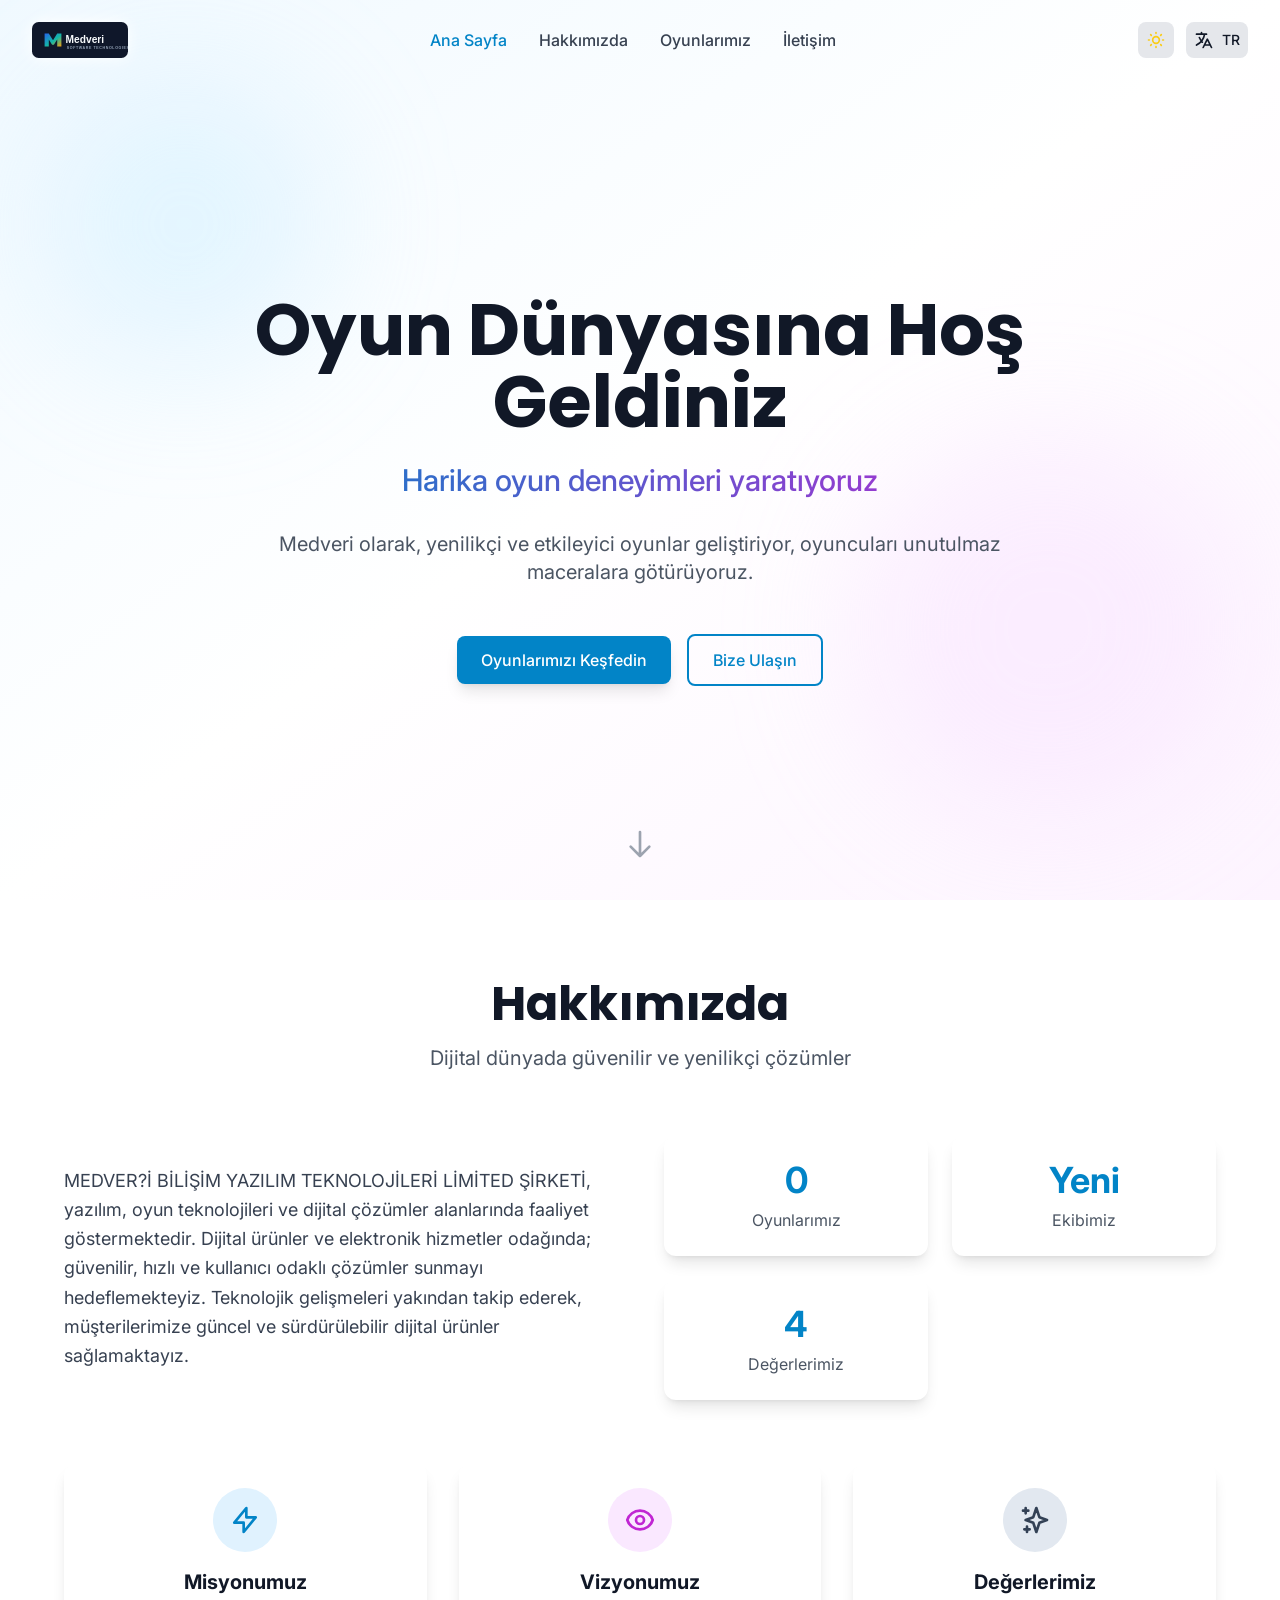
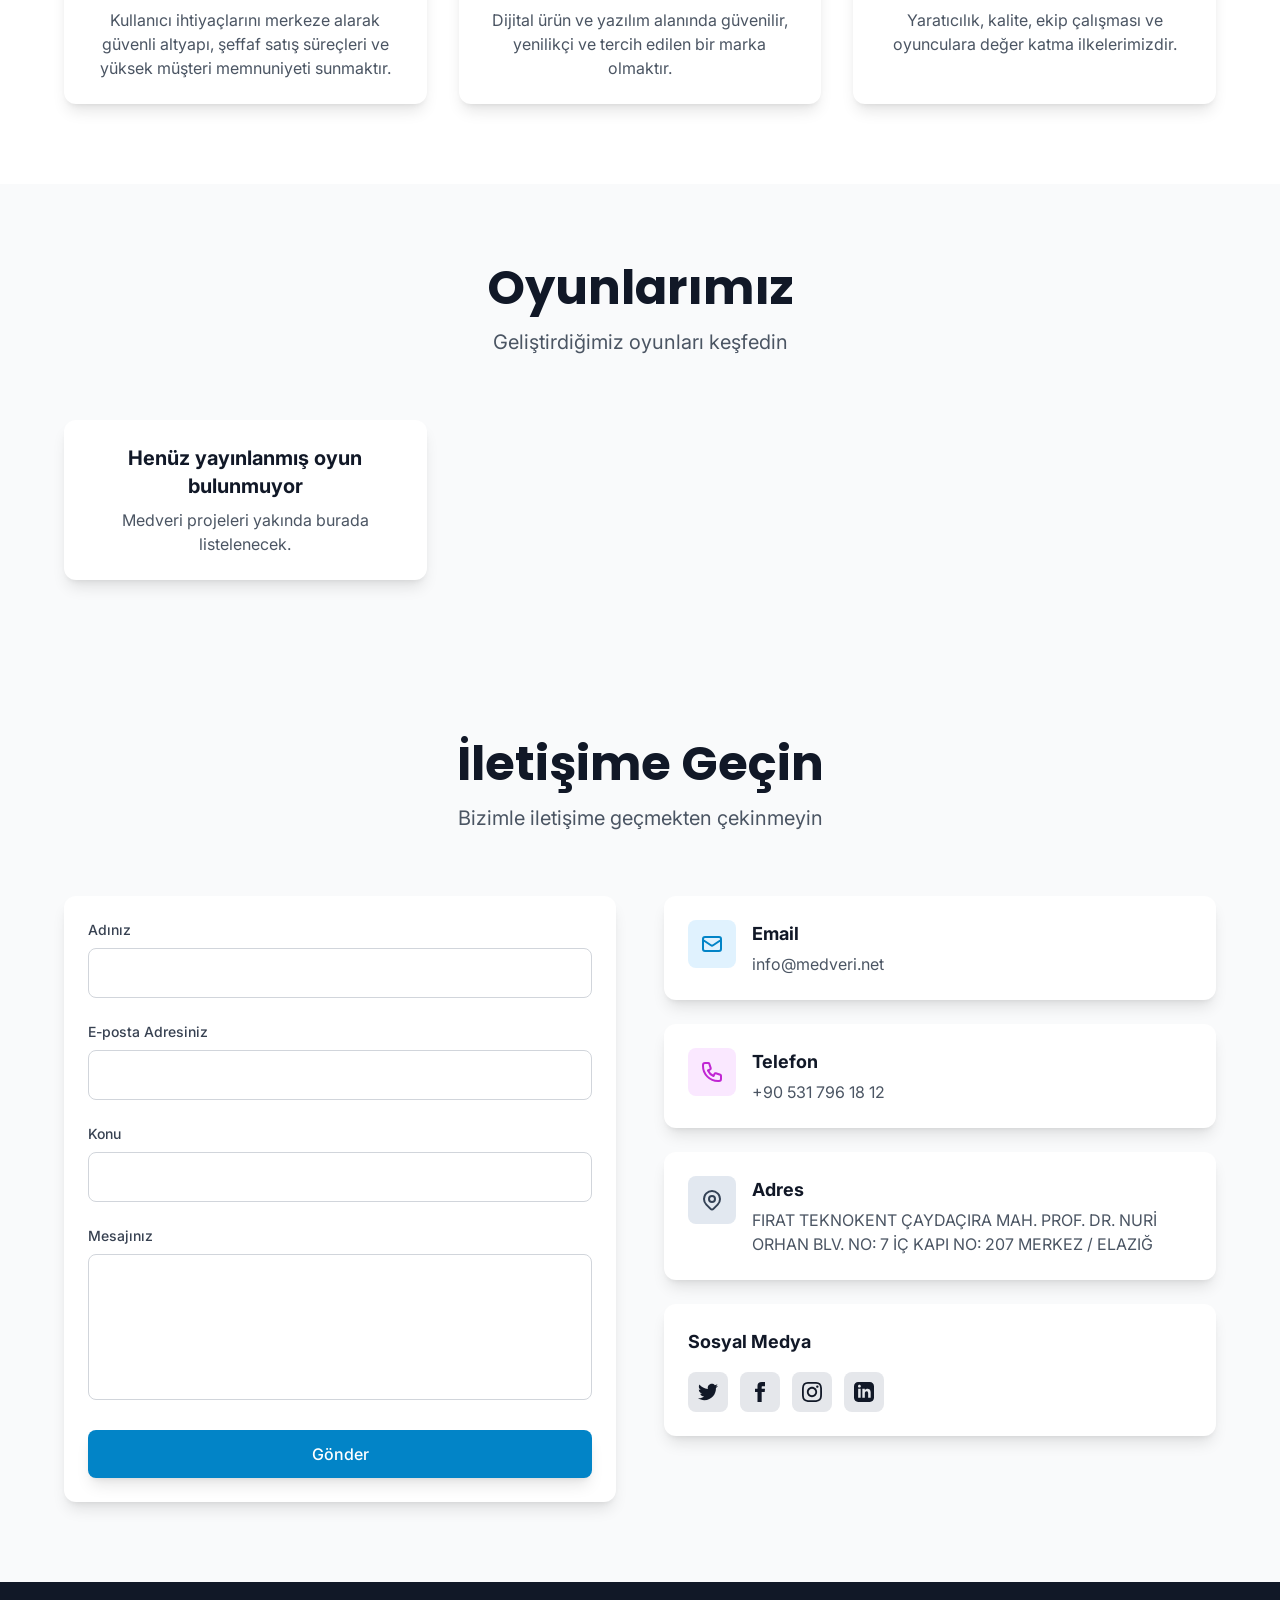
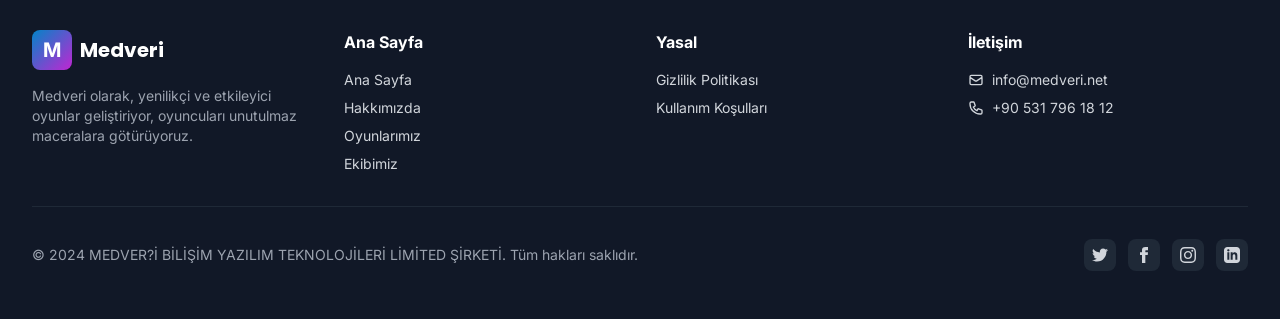
==== index.html @ 1748a214 "Make Medveri pages static" ====
<!DOCTYPE html><html  lang="tr"><head><meta charset="utf-8"><meta name="viewport" content="width=device-width, initial-scale=1"><title>Home - Medveri</title><link rel="preconnect" href="https://fonts.googleapis.com"><link rel="preconnect" href="https://fonts.gstatic.com" crossorigin><link rel="stylesheet" href="https://fonts.googleapis.com/css2?family=Inter:wght@300;400;500;600;700;800&family=Poppins:wght@400;500;600;700;800&display=swap"><link rel="stylesheet" href="/_nuxt/entry.gsQC4TxQ.css" crossorigin><meta name="description" content="Medveri bili?im, yaz?l?m teknolojileri ve dijital ??z?mler alan?nda hizmet verir."><meta name="keywords" content="medveri, bili?im, yaz?l?m, dijital ??z?mler"><meta property="og:type" content="website"><meta property="og:title" content="Medveri"><meta property="og:description" content="Medveri bili?im, yaz?l?m teknolojileri ve dijital ??z?mler alan?nda hizmet verir."><meta property="og:image" content="https://medveri.net/logo.svg"><link rel="icon" type="image/svg+xml" href="/logo.svg"><script id="unhead:payload" type="application/json">{"titleTemplate":"%s - Medveri"}</script></head><body><div id="__nuxt"><div class="min-h-screen"><nav class="fixed w-full top-0 z-50 transition-all duration-300 bg-transparent"><div class="container-custom"><div class="flex items-center justify-between h-20"><a aria-current="page" href="/" class="router-link-active router-link-exact-active flex items-center space-x-2"><img src="/logo.svg" alt="Medveri" class="h-24 w-24 rounded-lg object-contain drop-shadow-[0_0_8px_rgba(255,255,255,1)] drop-shadow-[0_0_15px_rgba(255,255,255,0.6)]" width="96" height="96"></a><div class="hidden md:flex items-center space-x-8"><!--[--><a aria-current="page" href="/" class="text-primary-600 dark:text-primary-400 font-bold router-link-exact-active text-gray-700 dark:text-gray-300 hover:text-primary-600 dark:hover:text-primary-400 transition-colors font-medium">Ana Sayfa</a><a href="/about/" class="text-gray-700 dark:text-gray-300 hover:text-primary-600 dark:hover:text-primary-400 transition-colors font-medium">Hakkımızda</a><a href="/games/" class="text-gray-700 dark:text-gray-300 hover:text-primary-600 dark:hover:text-primary-400 transition-colors font-medium">Oyunlarımız</a><a href="/contact/" class="text-gray-700 dark:text-gray-300 hover:text-primary-600 dark:hover:text-primary-400 transition-colors font-medium">İletişim</a><!--]--></div><div class="flex items-center gap-3"><button class="p-2 rounded-lg bg-gray-200 dark:bg-gray-700 hover:bg-gray-300 dark:hover:bg-gray-600 transition-colors" aria-label="Tema Değiştir" title="Tema Değiştir"><svg xmlns="http://www.w3.org/2000/svg" class="h-5 w-5 text-yellow-400" fill="none" viewBox="0 0 24 24" stroke="currentColor"><path stroke-linecap="round" stroke-linejoin="round" stroke-width="2" d="M12 3v1m0 16v1m9-9h-1M4 12H3m15.364 6.364l-.707-.707M6.343 6.343l-.707-.707m12.728 0l-.707.707M6.343 17.657l-.707.707M16 12a4 4 0 11-8 0 4 4 0 018 0z"></path></svg></button><div class="relative"><button class="p-2 rounded-lg bg-gray-200 dark:bg-gray-700 hover:bg-gray-300 dark:hover:bg-gray-600 transition-colors flex items-center gap-2" aria-label="Dil Değiştir"><svg xmlns="http://www.w3.org/2000/svg" class="h-5 w-5" fill="none" viewBox="0 0 24 24" stroke="currentColor"><path stroke-linecap="round" stroke-linejoin="round" stroke-width="2" d="M3 5h12M9 3v2m1.048 9.5A18.022 18.022 0 016.412 9m6.088 9h7M11 21l5-10 5 10M12.751 5C11.783 10.77 8.07 15.61 3 18.129"></path></svg><span class="text-sm font-medium uppercase">tr</span></button><!----></div><button class="md:hidden p-2 rounded-lg bg-gray-200 dark:bg-gray-700 hover:bg-gray-300 dark:hover:bg-gray-600"><svg xmlns="http://www.w3.org/2000/svg" class="h-6 w-6" fill="none" viewBox="0 0 24 24" stroke="currentColor"><path stroke-linecap="round" stroke-linejoin="round" stroke-width="2" d="M4 6h16M4 12h16M4 18h16"></path></svg></button></div></div><!----></div></nav><!--[--><div><section id="home" class="min-h-screen flex items-center justify-center relative overflow-hidden pt-20"><div class="absolute inset-0 bg-gradient-to-br from-primary-50 via-white to-accent-50 dark:from-gray-900 dark:via-gray-800 dark:to-gray-900"></div><div class="absolute top-20 left-10 w-72 h-72 bg-primary-200/30 dark:bg-primary-900/20 rounded-full blur-3xl animate-pulse"></div><div class="absolute bottom-20 right-10 w-96 h-96 bg-accent-200/30 dark:bg-accent-900/20 rounded-full blur-3xl animate-pulse delay-700"></div><div class="container-custom relative z-10"><div class="text-center max-w-4xl mx-auto animate-fade-in"><h1 class="text-5xl md:text-7xl font-bold font-display mb-6 text-gray-900 dark:text-white">Oyun Dünyasına Hoş Geldiniz</h1><p class="text-2xl md:text-3xl font-medium mb-8 gradient-text">Harika oyun deneyimleri yaratıyoruz</p><p class="text-lg md:text-xl text-gray-600 dark:text-gray-300 mb-12 max-w-3xl mx-auto">Medveri olarak, yenilikçi ve etkileyici oyunlar geliştiriyor, oyuncuları unutulmaz maceralara götürüyoruz.</p><div class="flex flex-col sm:flex-row gap-4 justify-center items-center"><a href="/games/" class="btn btn-primary">Oyunlarımızı Keşfedin</a><a href="/contact/" class="btn btn-outline">Bize Ulaşın</a></div></div></div><div class="absolute bottom-10 left-1/2 transform -translate-x-1/2 animate-bounce"><svg xmlns="http://www.w3.org/2000/svg" class="h-8 w-8 text-gray-400" fill="none" viewBox="0 0 24 24" stroke="currentColor"><path stroke-linecap="round" stroke-linejoin="round" stroke-width="2" d="M19 14l-7 7m0 0l-7-7m7 7V3"></path></svg></div></section><section id="about" class="section bg-white dark:bg-gray-900"><div class="container-custom"><div class="text-center mb-16 animate-slide-up"><h2 class="section-title">Hakkımızda</h2><p class="section-subtitle">Dijital dünyada güvenilir ve yenilikçi çözümler</p></div><div class="grid md:grid-cols-2 gap-12 items-center mb-16"><div class="space-y-6 animate-slide-up"><p class="text-lg text-gray-700 dark:text-gray-300 leading-relaxed">MEDVER?İ BİLİŞİM YAZILIM TEKNOLOJİLERİ LİMİTED ŞİRKETİ, yazılım, oyun teknolojileri ve dijital çözümler alanlarında faaliyet göstermektedir. Dijital ürünler ve elektronik hizmetler odağında; güvenilir, hızlı ve kullanıcı odaklı çözümler sunmayı hedeflemekteyiz. Teknolojik gelişmeleri yakından takip ederek, müşterilerimize güncel ve sürdürülebilir dijital ürünler sağlamaktayız.</p></div><div class="grid grid-cols-2 gap-6 animate-slide-up"><div class="card text-center card-hover"><div class="text-4xl font-bold text-primary-600 mb-2">0</div><div class="text-gray-600 dark:text-gray-400">Oyunlarımız</div></div><div class="card text-center card-hover"><div class="text-4xl font-bold text-primary-600 mb-2">Yeni</div><div class="text-gray-600 dark:text-gray-400">Ekibimiz</div></div><div class="card text-center card-hover"><div class="text-4xl font-bold text-primary-600 mb-2">4</div><div class="text-gray-600 dark:text-gray-400">Değerlerimiz</div></div></div></div><div class="grid md:grid-cols-3 gap-8"><div class="card card-hover text-center animate-slide-up"><div class="w-16 h-16 bg-primary-100 dark:bg-primary-900/30 rounded-full flex items-center justify-center mx-auto mb-4"><svg xmlns="http://www.w3.org/2000/svg" class="h-8 w-8 text-primary-600" fill="none" viewBox="0 0 24 24" stroke="currentColor"><path stroke-linecap="round" stroke-linejoin="round" stroke-width="2" d="M13 10V3L4 14h7v7l9-11h-7z"></path></svg></div><h3 class="text-xl font-bold mb-3 text-gray-900 dark:text-white">Misyonumuz</h3><p class="text-gray-600 dark:text-gray-400">Kullanıcı ihtiyaçlarını merkeze alarak güvenli altyapı, şeffaf satış süreçleri ve yüksek müşteri memnuniyeti sunmaktır.</p></div><div class="card card-hover text-center animate-slide-up delay-100"><div class="w-16 h-16 bg-accent-100 dark:bg-accent-900/30 rounded-full flex items-center justify-center mx-auto mb-4"><svg xmlns="http://www.w3.org/2000/svg" class="h-8 w-8 text-accent-600" fill="none" viewBox="0 0 24 24" stroke="currentColor"><path stroke-linecap="round" stroke-linejoin="round" stroke-width="2" d="M15 12a3 3 0 11-6 0 3 3 0 016 0z"></path><path stroke-linecap="round" stroke-linejoin="round" stroke-width="2" d="M2.458 12C3.732 7.943 7.523 5 12 5c4.478 0 8.268 2.943 9.542 7-1.274 4.057-5.064 7-9.542 7-4.477 0-8.268-2.943-9.542-7z"></path></svg></div><h3 class="text-xl font-bold mb-3 text-gray-900 dark:text-white">Vizyonumuz</h3><p class="text-gray-600 dark:text-gray-400">Dijital ürün ve yazılım alanında güvenilir, yenilikçi ve tercih edilen bir marka olmaktır.</p></div><div class="card card-hover text-center animate-slide-up delay-200"><div class="w-16 h-16 bg-secondary-200 dark:bg-secondary-700 rounded-full flex items-center justify-center mx-auto mb-4"><svg xmlns="http://www.w3.org/2000/svg" class="h-8 w-8 text-secondary-700 dark:text-secondary-300" fill="none" viewBox="0 0 24 24" stroke="currentColor"><path stroke-linecap="round" stroke-linejoin="round" stroke-width="2" d="M5 3v4M3 5h4M6 17v4m-2-2h4m5-16l2.286 6.857L21 12l-5.714 2.143L13 21l-2.286-6.857L5 12l5.714-2.143L13 3z"></path></svg></div><h3 class="text-xl font-bold mb-3 text-gray-900 dark:text-white">Değerlerimiz</h3><p class="text-gray-600 dark:text-gray-400">Yaratıcılık, kalite, ekip çalışması ve oyunculara değer katma ilkelerimizdir.</p></div></div></div></section><section id="games" class="section bg-gray-50 dark:bg-gray-800"><div class="container-custom"><div class="text-center mb-16 animate-slide-up"><h2 class="section-title">Oyunlarımız</h2><p class="section-subtitle">Geliştirdiğimiz oyunları keşfedin</p></div><div class="grid md:grid-cols-2 lg:grid-cols-3 gap-8"><div class="card text-center md:col-span-2 lg:col-span-3"><h3 class="text-xl font-bold mb-2 text-gray-900 dark:text-white">Henüz yayınlanmış oyun bulunmuyor</h3><p class="text-gray-600 dark:text-gray-400">Medveri projeleri yakında burada listelenecek.</p></div></div></div></section><section id="contact" class="section bg-gray-50 dark:bg-gray-800"><div class="container-custom"><div class="text-center mb-16 animate-slide-up"><h2 class="section-title">İletişime Geçin</h2><p class="section-subtitle">Bizimle iletişime geçmekten çekinmeyin</p></div><div class="grid lg:grid-cols-2 gap-12"><div class="animate-slide-up"><div class="card"><form class="space-y-6" action="mailto:info@medveri.net" method="post" enctype="text/plain"><div><label class="block text-sm font-medium mb-2 text-gray-700 dark:text-gray-300">Adınız</label><input name="name" value="" type="text" class="w-full px-4 py-3 rounded-lg border border-gray-300 dark:border-gray-600 bg-white dark:bg-gray-700 focus:ring-2 focus:ring-primary-500 focus:border-transparent transition-colors" required></div><div><label class="block text-sm font-medium mb-2 text-gray-700 dark:text-gray-300">E-posta Adresiniz</label><input name="email" value="" type="email" class="w-full px-4 py-3 rounded-lg border border-gray-300 dark:border-gray-600 bg-white dark:bg-gray-700 focus:ring-2 focus:ring-primary-500 focus:border-transparent transition-colors" required></div><div><label class="block text-sm font-medium mb-2 text-gray-700 dark:text-gray-300">Konu</label><input name="subject" value="" type="text" class="w-full px-4 py-3 rounded-lg border border-gray-300 dark:border-gray-600 bg-white dark:bg-gray-700 focus:ring-2 focus:ring-primary-500 focus:border-transparent transition-colors" required></div><div><label class="block text-sm font-medium mb-2 text-gray-700 dark:text-gray-300">Mesajınız</label><textarea name="message" rows="5" class="w-full px-4 py-3 rounded-lg border border-gray-300 dark:border-gray-600 bg-white dark:bg-gray-700 focus:ring-2 focus:ring-primary-500 focus:border-transparent transition-colors resize-none" required></textarea></div><button type="submit" class="btn btn-primary w-full">Gönder</button></form></div></div><div class="space-y-6 animate-slide-up"><div class="card card-hover flex items-start gap-4"><div class="w-12 h-12 bg-primary-100 dark:bg-primary-900/30 rounded-lg flex items-center justify-center flex-shrink-0"><svg xmlns="http://www.w3.org/2000/svg" class="h-6 w-6 text-primary-600" fill="none" viewBox="0 0 24 24" stroke="currentColor"><path stroke-linecap="round" stroke-linejoin="round" stroke-width="2" d="M3 8l7.89 5.26a2 2 0 002.22 0L21 8M5 19h14a2 2 0 002-2V7a2 2 0 00-2-2H5a2 2 0 00-2 2v10a2 2 0 002 2z"></path></svg></div><div><h3 class="font-bold text-lg mb-1 text-gray-900 dark:text-white">Email</h3><p class="text-gray-600 dark:text-gray-400">info@medveri.net</p></div></div><div class="card card-hover flex items-start gap-4"><div class="w-12 h-12 bg-accent-100 dark:bg-accent-900/30 rounded-lg flex items-center justify-center flex-shrink-0"><svg xmlns="http://www.w3.org/2000/svg" class="h-6 w-6 text-accent-600" fill="none" viewBox="0 0 24 24" stroke="currentColor"><path stroke-linecap="round" stroke-linejoin="round" stroke-width="2" d="M3 5a2 2 0 012-2h3.28a1 1 0 01.948.684l1.498 4.493a1 1 0 01-.502 1.21l-2.257 1.13a11.042 11.042 0 005.516 5.516l1.13-2.257a1 1 0 011.21-.502l4.493 1.498a1 1 0 01.684.949V19a2 2 0 01-2 2h-1C9.716 21 3 14.284 3 6V5z"></path></svg></div><div><h3 class="font-bold text-lg mb-1 text-gray-900 dark:text-white">Telefon</h3><p class="text-gray-600 dark:text-gray-400">+90 531 796 18 12</p></div></div><div class="card card-hover flex items-start gap-4"><div class="w-12 h-12 bg-secondary-200 dark:bg-secondary-700 rounded-lg flex items-center justify-center flex-shrink-0"><svg xmlns="http://www.w3.org/2000/svg" class="h-6 w-6 text-secondary-700 dark:text-secondary-300" fill="none" viewBox="0 0 24 24" stroke="currentColor"><path stroke-linecap="round" stroke-linejoin="round" stroke-width="2" d="M17.657 16.657L13.414 20.9a1.998 1.998 0 01-2.827 0l-4.244-4.243a8 8 0 1111.314 0z"></path><path stroke-linecap="round" stroke-linejoin="round" stroke-width="2" d="M15 11a3 3 0 11-6 0 3 3 0 016 0z"></path></svg></div><div><h3 class="font-bold text-lg mb-1 text-gray-900 dark:text-white">Adres</h3><p class="text-gray-600 dark:text-gray-400">FIRAT TEKNOKENT ÇAYDAÇIRA MAH. PROF. DR. NURİ ORHAN BLV. NO: 7 İÇ KAPI NO: 207 MERKEZ / ELAZIĞ</p></div></div><div class="card"><h3 class="font-bold text-lg mb-4 text-gray-900 dark:text-white">Sosyal Medya</h3><div class="flex gap-3"><a href="#" class="w-10 h-10 bg-gray-200 dark:bg-gray-700 rounded-lg flex items-center justify-center hover:bg-primary-600 hover:text-white transition-colors"><svg xmlns="http://www.w3.org/2000/svg" class="h-5 w-5" fill="currentColor" viewBox="0 0 24 24"><path d="M24 4.557c-.883.392-1.832.656-2.828.775 1.017-.609 1.798-1.574 2.165-2.724-.951.564-2.005.974-3.127 1.195-.897-.957-2.178-1.555-3.594-1.555-3.179 0-5.515 2.966-4.797 6.045-4.091-.205-7.719-2.165-10.148-5.144-1.29 2.213-.669 5.108 1.523 6.574-.806-.026-1.566-.247-2.229-.616-.054 2.281 1.581 4.415 3.949 4.89-.693.188-1.452.232-2.224.084.626 1.956 2.444 3.379 4.6 3.419-2.07 1.623-4.678 2.348-7.29 2.04 2.179 1.397 4.768 2.212 7.548 2.212 9.142 0 14.307-7.721 13.995-14.646.962-.695 1.797-1.562 2.457-2.549z"></path></svg></a><a href="#" class="w-10 h-10 bg-gray-200 dark:bg-gray-700 rounded-lg flex items-center justify-center hover:bg-primary-600 hover:text-white transition-colors"><svg xmlns="http://www.w3.org/2000/svg" class="h-5 w-5" fill="currentColor" viewBox="0 0 24 24"><path d="M9 8h-3v4h3v12h5v-12h3.642l.358-4h-4v-1.667c0-.955.192-1.333 1.115-1.333h2.885v-5h-3.808c-3.596 0-5.192 1.583-5.192 4.615v3.385z"></path></svg></a><a href="#" class="w-10 h-10 bg-gray-200 dark:bg-gray-700 rounded-lg flex items-center justify-center hover:bg-primary-600 hover:text-white transition-colors"><svg xmlns="http://www.w3.org/2000/svg" class="h-5 w-5" fill="currentColor" viewBox="0 0 24 24"><path d="M12 2.163c3.204 0 3.584.012 4.85.07 3.252.148 4.771 1.691 4.919 4.919.058 1.265.069 1.645.069 4.849 0 3.205-.012 3.584-.069 4.849-.149 3.225-1.664 4.771-4.919 4.919-1.266.058-1.644.07-4.85.07-3.204 0-3.584-.012-4.849-.07-3.26-.149-4.771-1.699-4.919-4.92-.058-1.265-.07-1.644-.07-4.849 0-3.204.013-3.583.07-4.849.149-3.227 1.664-4.771 4.919-4.919 1.266-.057 1.645-.069 4.849-.069zm0-2.163c-3.259 0-3.667.014-4.947.072-4.358.2-6.78 2.618-6.98 6.98-.059 1.281-.073 1.689-.073 4.948 0 3.259.014 3.668.072 4.948.2 4.358 2.618 6.78 6.98 6.98 1.281.058 1.689.072 4.948.072 3.259 0 3.668-.014 4.948-.072 4.354-.2 6.782-2.618 6.979-6.98.059-1.28.073-1.689.073-4.948 0-3.259-.014-3.667-.072-4.947-.196-4.354-2.617-6.78-6.979-6.98-1.281-.059-1.69-.073-4.949-.073zm0 5.838c-3.403 0-6.162 2.759-6.162 6.162s2.759 6.163 6.162 6.163 6.162-2.759 6.162-6.163c0-3.403-2.759-6.162-6.162-6.162zm0 10.162c-2.209 0-4-1.79-4-4 0-2.209 1.791-4 4-4s4 1.791 4 4c0 2.21-1.791 4-4 4zm6.406-11.845c-.796 0-1.441.645-1.441 1.44s.645 1.44 1.441 1.44c.795 0 1.439-.645 1.439-1.44s-.644-1.44-1.439-1.44z"></path></svg></a><a href="https://www.linkedin.com/company/medveri/" target="_blank" class="w-10 h-10 bg-gray-200 dark:bg-gray-700 rounded-lg flex items-center justify-center hover:bg-primary-600 hover:text-white transition-colors"><svg xmlns="http://www.w3.org/2000/svg" class="h-5 w-5" fill="currentColor" viewBox="0 0 24 24"><path d="M19 0h-14c-2.761 0-5 2.239-5 5v14c0 2.761 2.239 5 5 5h14c2.762 0 5-2.239 5-5v-14c0-2.761-2.238-5-5-5zm-11 19h-3v-11h3v11zm-1.5-12.268c-.966 0-1.75-.79-1.75-1.764s.784-1.764 1.75-1.764 1.75.79 1.75 1.764-.783 1.764-1.75 1.764zm13.5 12.268h-3v-5.604c0-3.368-4-3.113-4 0v5.604h-3v-11h3v1.765c1.396-2.586 7-2.777 7 2.476v6.759z"></path></svg></a></div></div></div></div></div></section></div><!--]--><footer class="bg-gray-900 text-gray-300 py-12"><div class="container-custom"><div class="grid md:grid-cols-4 gap-8 mb-8"><div><div class="flex items-center space-x-2 mb-4"><div class="w-10 h-10 bg-gradient-to-br from-primary-600 to-accent-600 rounded-lg flex items-center justify-center"><span class="text-white font-bold text-xl">M</span></div><span class="text-xl font-bold font-display text-white"> Medveri </span></div><p class="text-sm text-gray-400">Medveri olarak, yenilikçi ve etkileyici oyunlar geliştiriyor, oyuncuları unutulmaz maceralara götürüyoruz.</p></div><div><h3 class="font-bold text-white mb-4">Ana Sayfa</h3><ul class="space-y-2 text-sm"><li><a href="/" class="hover:text-primary-400 transition-colors">Ana Sayfa</a></li><li><a href="/about/" class="hover:text-primary-400 transition-colors">Hakkımızda</a></li><li><a href="/games/" class="hover:text-primary-400 transition-colors">Oyunlarımız</a></li><li><a href="/about/" class="hover:text-primary-400 transition-colors">Ekibimiz</a></li></ul></div><div><h3 class="font-bold text-white mb-4">Yasal</h3><ul class="space-y-2 text-sm"><li><a href="#" class="hover:text-primary-400 transition-colors">Gizlilik Politikası</a></li><li><a href="#" class="hover:text-primary-400 transition-colors">Kullanım Koşulları</a></li></ul></div><div><h3 class="font-bold text-white mb-4">İletişim</h3><ul class="space-y-2 text-sm"><li class="flex items-center gap-2"><svg xmlns="http://www.w3.org/2000/svg" class="h-4 w-4" fill="none" viewBox="0 0 24 24" stroke="currentColor"><path stroke-linecap="round" stroke-linejoin="round" stroke-width="2" d="M3 8l7.89 5.26a2 2 0 002.22 0L21 8M5 19h14a2 2 0 002-2V7a2 2 0 00-2-2H5a2 2 0 00-2 2v10a2 2 0 002 2z"></path></svg><span>info@medveri.net</span></li><li class="flex items-center gap-2"><svg xmlns="http://www.w3.org/2000/svg" class="h-4 w-4" fill="none" viewBox="0 0 24 24" stroke="currentColor"><path stroke-linecap="round" stroke-linejoin="round" stroke-width="2" d="M3 5a2 2 0 012-2h3.28a1 1 0 01.948.684l1.498 4.493a1 1 0 01-.502 1.21l-2.257 1.13a11.042 11.042 0 005.516 5.516l1.13-2.257a1 1 0 011.21-.502l4.493 1.498a1 1 0 01.684.949V19a2 2 0 01-2 2h-1C9.716 21 3 14.284 3 6V5z"></path></svg><span>+90 531 796 18 12</span></li></ul></div></div><div class="border-t border-gray-800 pt-8 flex flex-col md:flex-row justify-between items-center gap-4"><p class="text-sm text-gray-400">© 2024 MEDVER?İ BİLİŞİM YAZILIM TEKNOLOJİLERİ LİMİTED ŞİRKETİ. Tüm hakları saklıdır.</p><div class="flex gap-3"><a href="#" class="w-8 h-8 bg-gray-800 rounded-lg flex items-center justify-center hover:bg-primary-600 transition-colors"><svg xmlns="http://www.w3.org/2000/svg" class="h-4 w-4" fill="currentColor" viewBox="0 0 24 24"><path d="M24 4.557c-.883.392-1.832.656-2.828.775 1.017-.609 1.798-1.574 2.165-2.724-.951.564-2.005.974-3.127 1.195-.897-.957-2.178-1.555-3.594-1.555-3.179 0-5.515 2.966-4.797 6.045-4.091-.205-7.719-2.165-10.148-5.144-1.29 2.213-.669 5.108 1.523 6.574-.806-.026-1.566-.247-2.229-.616-.054 2.281 1.581 4.415 3.949 4.89-.693.188-1.452.232-2.224.084.626 1.956 2.444 3.379 4.6 3.419-2.07 1.623-4.678 2.348-7.29 2.04 2.179 1.397 4.768 2.212 7.548 2.212 9.142 0 14.307-7.721 13.995-14.646.962-.695 1.797-1.562 2.457-2.549z"></path></svg></a><a href="#" class="w-8 h-8 bg-gray-800 rounded-lg flex items-center justify-center hover:bg-primary-600 transition-colors"><svg xmlns="http://www.w3.org/2000/svg" class="h-4 w-4" fill="currentColor" viewBox="0 0 24 24"><path d="M9 8h-3v4h3v12h5v-12h3.642l.358-4h-4v-1.667c0-.955.192-1.333 1.115-1.333h2.885v-5h-3.808c-3.596 0-5.192 1.583-5.192 4.615v3.385z"></path></svg></a><a href="#" class="w-8 h-8 bg-gray-800 rounded-lg flex items-center justify-center hover:bg-primary-600 transition-colors"><svg xmlns="http://www.w3.org/2000/svg" class="h-4 w-4" fill="currentColor" viewBox="0 0 24 24"><path d="M12 2.163c3.204 0 3.584.012 4.85.07 3.252.148 4.771 1.691 4.919 4.919.058 1.265.069 1.645.069 4.849 0 3.205-.012 3.584-.069 4.849-.149 3.225-1.664 4.771-4.919 4.919-1.266.058-1.644.07-4.85.07-3.204 0-3.584-.012-4.849-.07-3.26-.149-4.771-1.699-4.919-4.92-.058-1.265-.07-1.644-.07-4.849 0-3.204.013-3.583.07-4.849.149-3.227 1.664-4.771 4.919-4.919 1.266-.057 1.645-.069 4.849-.069zm0-2.163c-3.259 0-3.667.014-4.947.072-4.358.2-6.78 2.618-6.98 6.98-.059 1.281-.073 1.689-.073 4.948 0 3.259.014 3.668.072 4.948.2 4.358 2.618 6.78 6.98 6.98 1.281.058 1.689.072 4.948.072 3.259 0 3.668-.014 4.948-.072 4.354-.2 6.782-2.618 6.979-6.98.059-1.28.073-1.689.073-4.948 0-3.259-.014-3.667-.072-4.947-.196-4.354-2.617-6.78-6.979-6.98-1.281-.059-1.69-.073-4.949-.073zm0 5.838c-3.403 0-6.162 2.759-6.162 6.162s2.759 6.163 6.162 6.163 6.162-2.759 6.162-6.163c0-3.403-2.759-6.162-6.162-6.162zm0 10.162c-2.209 0-4-1.79-4-4 0-2.209 1.791-4 4-4s4 1.791 4 4c0 2.21-1.791 4-4 4zm6.406-11.845c-.796 0-1.441.645-1.441 1.44s.645 1.44 1.441 1.44c.795 0 1.439-.645 1.439-1.44s-.644-1.44-1.439-1.44z"></path></svg></a><a href="https://www.linkedin.com/company/medveri/" target="_blank" class="w-8 h-8 bg-gray-800 rounded-lg flex items-center justify-center hover:bg-primary-600 transition-colors"><svg xmlns="http://www.w3.org/2000/svg" class="h-4 w-4" fill="currentColor" viewBox="0 0 24 24"><path d="M19 0h-14c-2.761 0-5 2.239-5 5v14c0 2.761 2.239 5 5 5h14c2.762 0 5-2.239 5-5v-14c0-2.761-2.238-5-5-5zm-11 19h-3v-11h3v11zm-1.5-12.268c-.966 0-1.75-.79-1.75-1.764s.784-1.764 1.75-1.764 1.75.79 1.75 1.764-.783 1.764-1.75 1.764zm13.5 12.268h-3v-5.604c0-3.368-4-3.113-4 0v5.604h-3v-11h3v1.765c1.396-2.586 7-2.777 7 2.476v6.759z"></path></svg></a></div></div></div></footer></div></div><div id="teleports"></div></body></html>
---- _nuxt/entry.gsQC4TxQ.css ----
*,:after,:before{--tw-border-spacing-x:0;--tw-border-spacing-y:0;--tw-translate-x:0;--tw-translate-y:0;--tw-rotate:0;--tw-skew-x:0;--tw-skew-y:0;--tw-scale-x:1;--tw-scale-y:1;--tw-pan-x: ;--tw-pan-y: ;--tw-pinch-zoom: ;--tw-scroll-snap-strictness:proximity;--tw-gradient-from-position: ;--tw-gradient-via-position: ;--tw-gradient-to-position: ;--tw-ordinal: ;--tw-slashed-zero: ;--tw-numeric-figure: ;--tw-numeric-spacing: ;--tw-numeric-fraction: ;--tw-ring-inset: ;--tw-ring-offset-width:0px;--tw-ring-offset-color:#fff;--tw-ring-color:rgba(59,130,246,.5);--tw-ring-offset-shadow:0 0 #0000;--tw-ring-shadow:0 0 #0000;--tw-shadow:0 0 #0000;--tw-shadow-colored:0 0 #0000;--tw-blur: ;--tw-brightness: ;--tw-contrast: ;--tw-grayscale: ;--tw-hue-rotate: ;--tw-invert: ;--tw-saturate: ;--tw-sepia: ;--tw-drop-shadow: ;--tw-backdrop-blur: ;--tw-backdrop-brightness: ;--tw-backdrop-contrast: ;--tw-backdrop-grayscale: ;--tw-backdrop-hue-rotate: ;--tw-backdrop-invert: ;--tw-backdrop-opacity: ;--tw-backdrop-saturate: ;--tw-backdrop-sepia: ;--tw-contain-size: ;--tw-contain-layout: ;--tw-contain-paint: ;--tw-contain-style: }::backdrop{--tw-border-spacing-x:0;--tw-border-spacing-y:0;--tw-translate-x:0;--tw-translate-y:0;--tw-rotate:0;--tw-skew-x:0;--tw-skew-y:0;--tw-scale-x:1;--tw-scale-y:1;--tw-pan-x: ;--tw-pan-y: ;--tw-pinch-zoom: ;--tw-scroll-snap-strictness:proximity;--tw-gradient-from-position: ;--tw-gradient-via-position: ;--tw-gradient-to-position: ;--tw-ordinal: ;--tw-slashed-zero: ;--tw-numeric-figure: ;--tw-numeric-spacing: ;--tw-numeric-fraction: ;--tw-ring-inset: ;--tw-ring-offset-width:0px;--tw-ring-offset-color:#fff;--tw-ring-color:rgba(59,130,246,.5);--tw-ring-offset-shadow:0 0 #0000;--tw-ring-shadow:0 0 #0000;--tw-shadow:0 0 #0000;--tw-shadow-colored:0 0 #0000;--tw-blur: ;--tw-brightness: ;--tw-contrast: ;--tw-grayscale: ;--tw-hue-rotate: ;--tw-invert: ;--tw-saturate: ;--tw-sepia: ;--tw-drop-shadow: ;--tw-backdrop-blur: ;--tw-backdrop-brightness: ;--tw-backdrop-contrast: ;--tw-backdrop-grayscale: ;--tw-backdrop-hue-rotate: ;--tw-backdrop-invert: ;--tw-backdrop-opacity: ;--tw-backdrop-saturate: ;--tw-backdrop-sepia: ;--tw-contain-size: ;--tw-contain-layout: ;--tw-contain-paint: ;--tw-contain-style: }*,:after,:before{border:0 solid #e5e7eb;box-sizing:border-box}:after,:before{--tw-content:""}:host,html{line-height:1.5;-webkit-text-size-adjust:100%;font-family:Inter,sans-serif;font-feature-settings:normal;font-variation-settings:normal;-moz-tab-size:4;-o-tab-size:4;tab-size:4;-webkit-tap-highlight-color:transparent}body{line-height:inherit;margin:0}hr{border-top-width:1px;color:inherit;height:0}abbr:where([title]){-webkit-text-decoration:underline dotted;text-decoration:underline dotted}h1,h2,h3,h4,h5,h6{font-size:inherit;font-weight:inherit}a{color:inherit;text-decoration:inherit}b,strong{font-weight:bolder}code,kbd,pre,samp{font-family:ui-monospace,SFMono-Regular,Menlo,Monaco,Consolas,Liberation Mono,Courier New,monospace;font-feature-settings:normal;font-size:1em;font-variation-settings:normal}small{font-size:80%}sub,sup{font-size:75%;line-height:0;position:relative;vertical-align:baseline}sub{bottom:-.25em}sup{top:-.5em}table{border-collapse:collapse;border-color:inherit;text-indent:0}button,input,optgroup,select,textarea{color:inherit;font-family:inherit;font-feature-settings:inherit;font-size:100%;font-variation-settings:inherit;font-weight:inherit;letter-spacing:inherit;line-height:inherit;margin:0;padding:0}button,select{text-transform:none}button,input:where([type=button]),input:where([type=reset]),input:where([type=submit]){-webkit-appearance:button;background-color:transparent;background-image:none}:-moz-focusring{outline:auto}:-moz-ui-invalid{box-shadow:none}progress{vertical-align:baseline}::-webkit-inner-spin-button,::-webkit-outer-spin-button{height:auto}[type=search]{-webkit-appearance:textfield;outline-offset:-2px}::-webkit-search-decoration{-webkit-appearance:none}::-webkit-file-upload-button{-webkit-appearance:button;font:inherit}summary{display:list-item}blockquote,dd,dl,figure,h1,h2,h3,h4,h5,h6,hr,p,pre{margin:0}fieldset{margin:0}fieldset,legend{padding:0}menu,ol,ul{list-style:none;margin:0;padding:0}dialog{padding:0}textarea{resize:vertical}input::-moz-placeholder,textarea::-moz-placeholder{color:#9ca3af;opacity:1}input::placeholder,textarea::placeholder{color:#9ca3af;opacity:1}[role=button],button{cursor:pointer}:disabled{cursor:default}audio,canvas,embed,iframe,img,object,svg,video{display:block;vertical-align:middle}img,video{height:auto;max-width:100%}[hidden]:where(:not([hidden=until-found])){display:none}::-webkit-scrollbar{width:.5rem}::-webkit-scrollbar-track{--tw-bg-opacity:1;background-color:rgb(243 244 246/var(--tw-bg-opacity,1))}:is(.dark *)::-webkit-scrollbar-track{--tw-bg-opacity:1;background-color:rgb(17 24 39/var(--tw-bg-opacity,1))}::-webkit-scrollbar-thumb{border-radius:9999px;--tw-bg-opacity:1;background-color:rgb(209 213 219/var(--tw-bg-opacity,1))}:is(.dark *)::-webkit-scrollbar-thumb{--tw-bg-opacity:1;background-color:rgb(55 65 81/var(--tw-bg-opacity,1))}::-webkit-scrollbar-thumb:hover{--tw-bg-opacity:1;background-color:rgb(156 163 175/var(--tw-bg-opacity,1))}:is(.dark *)::-webkit-scrollbar-thumb:hover{--tw-bg-opacity:1;background-color:rgb(75 85 99/var(--tw-bg-opacity,1))}*{transition-duration:.2s;transition-property:color,background-color,border-color,text-decoration-color,fill,stroke;transition-timing-function:cubic-bezier(.4,0,.2,1)}body{--tw-bg-opacity:1;background-color:rgb(255 255 255/var(--tw-bg-opacity,1));--tw-text-opacity:1;color:rgb(17 24 39/var(--tw-text-opacity,1))}body:is(.dark *){--tw-bg-opacity:1;background-color:rgb(17 24 39/var(--tw-bg-opacity,1));--tw-text-opacity:1;color:rgb(243 244 246/var(--tw-text-opacity,1))}.btn{border-radius:.5rem;font-weight:500;padding:.75rem 1.5rem;transition-duration:.3s;transition-property:all;transition-timing-function:cubic-bezier(.4,0,.2,1)}.btn-primary{--tw-bg-opacity:1;background-color:rgb(2 132 199/var(--tw-bg-opacity,1));--tw-text-opacity:1;color:rgb(255 255 255/var(--tw-text-opacity,1));--tw-shadow:0 10px 15px -3px rgba(0,0,0,.1),0 4px 6px -4px rgba(0,0,0,.1);--tw-shadow-colored:0 10px 15px -3px var(--tw-shadow-color),0 4px 6px -4px var(--tw-shadow-color)}.btn-primary,.btn-primary:hover{box-shadow:var(--tw-ring-offset-shadow,0 0 #0000),var(--tw-ring-shadow,0 0 #0000),var(--tw-shadow);transform:translate(var(--tw-translate-x),var(--tw-translate-y)) rotate(var(--tw-rotate)) skew(var(--tw-skew-x)) skewY(var(--tw-skew-y)) scaleX(var(--tw-scale-x)) scaleY(var(--tw-scale-y))}.btn-primary:hover{--tw-translate-y:-.125rem;--tw-bg-opacity:1;background-color:rgb(3 105 161/var(--tw-bg-opacity,1));--tw-shadow:0 20px 25px -5px rgba(0,0,0,.1),0 8px 10px -6px rgba(0,0,0,.1);--tw-shadow-colored:0 20px 25px -5px var(--tw-shadow-color),0 8px 10px -6px var(--tw-shadow-color)}.btn-outline{border-width:2px;--tw-border-opacity:1;border-color:rgb(2 132 199/var(--tw-border-opacity,1));--tw-text-opacity:1;color:rgb(2 132 199/var(--tw-text-opacity,1))}.btn-outline:hover{--tw-bg-opacity:1;background-color:rgb(2 132 199/var(--tw-bg-opacity,1));--tw-text-opacity:1;color:rgb(255 255 255/var(--tw-text-opacity,1))}.card{border-radius:.75rem;--tw-bg-opacity:1;background-color:rgb(255 255 255/var(--tw-bg-opacity,1));padding:1.5rem;--tw-shadow:0 10px 15px -3px rgba(0,0,0,.1),0 4px 6px -4px rgba(0,0,0,.1);--tw-shadow-colored:0 10px 15px -3px var(--tw-shadow-color),0 4px 6px -4px var(--tw-shadow-color);box-shadow:var(--tw-ring-offset-shadow,0 0 #0000),var(--tw-ring-shadow,0 0 #0000),var(--tw-shadow);transition-duration:.3s;transition-property:all;transition-timing-function:cubic-bezier(.4,0,.2,1)}.card:is(.dark *){--tw-bg-opacity:1;background-color:rgb(31 41 55/var(--tw-bg-opacity,1))}.card-hover:hover{--tw-translate-y:-.25rem;transform:translate(var(--tw-translate-x),var(--tw-translate-y)) rotate(var(--tw-rotate)) skew(var(--tw-skew-x)) skewY(var(--tw-skew-y)) scaleX(var(--tw-scale-x)) scaleY(var(--tw-scale-y));--tw-shadow:0 25px 50px -12px rgba(0,0,0,.25);--tw-shadow-colored:0 25px 50px -12px var(--tw-shadow-color);box-shadow:var(--tw-ring-offset-shadow,0 0 #0000),var(--tw-ring-shadow,0 0 #0000),var(--tw-shadow)}.section{padding:5rem 1rem}@media(min-width:768px){.section{padding-left:2rem;padding-right:2rem}}.section-title{font-family:Poppins,sans-serif;font-size:2.25rem;font-weight:700;line-height:2.5rem;margin-bottom:1rem;--tw-text-opacity:1;color:rgb(17 24 39/var(--tw-text-opacity,1))}.section-title:is(.dark *){--tw-text-opacity:1;color:rgb(255 255 255/var(--tw-text-opacity,1))}@media(min-width:768px){.section-title{font-size:3rem;line-height:1}}.section-subtitle{font-size:1.125rem;line-height:1.75rem;margin-left:auto;margin-right:auto;max-width:48rem;--tw-text-opacity:1;color:rgb(75 85 99/var(--tw-text-opacity,1))}.section-subtitle:is(.dark *){--tw-text-opacity:1;color:rgb(156 163 175/var(--tw-text-opacity,1))}@media(min-width:768px){.section-subtitle{font-size:1.25rem;line-height:1.75rem}}.container-custom{margin-left:auto;margin-right:auto;max-width:80rem;padding-left:1rem;padding-right:1rem}@media(min-width:640px){.container-custom{padding-left:1.5rem;padding-right:1.5rem}}@media(min-width:1024px){.container-custom{padding-left:2rem;padding-right:2rem}}.gradient-text{background-image:linear-gradient(to right,var(--tw-gradient-stops));--tw-gradient-from:#0284c7 var(--tw-gradient-from-position);--tw-gradient-to:rgba(2,132,199,0) var(--tw-gradient-to-position);--tw-gradient-stops:var(--tw-gradient-from),var(--tw-gradient-to);--tw-gradient-to:#c026d3 var(--tw-gradient-to-position);-webkit-background-clip:text;background-clip:text;color:transparent}.pointer-events-none{pointer-events:none}.fixed{position:fixed}.absolute{position:absolute}.relative{position:relative}.inset-0{inset:0}.bottom-10{bottom:2.5rem}.bottom-20{bottom:5rem}.left-0{left:0}.left-1\/2{left:50%}.left-10{left:2.5rem}.right-0{right:0}.right-10{right:2.5rem}.top-0{top:0}.top-20{top:5rem}.z-0{z-index:0}.z-10{z-index:10}.z-50{z-index:50}.z-\[100\]{z-index:100}.mx-auto{margin-left:auto;margin-right:auto}.mb-1{margin-bottom:.25rem}.mb-12{margin-bottom:3rem}.mb-16{margin-bottom:4rem}.mb-2{margin-bottom:.5rem}.mb-3{margin-bottom:.75rem}.mb-4{margin-bottom:1rem}.mb-5{margin-bottom:1.25rem}.mb-6{margin-bottom:1.5rem}.mb-8{margin-bottom:2rem}.mt-2{margin-top:.5rem}.mt-8{margin-top:2rem}.block{display:block}.flex{display:flex}.grid{display:grid}.hidden{display:none}.aspect-video{aspect-ratio:16/9}.h-1{height:.25rem}.h-10{height:2.5rem}.h-12{height:3rem}.h-16{height:4rem}.h-20{height:5rem}.h-24{height:6rem}.h-32{height:8rem}.h-4{height:1rem}.h-48{height:12rem}.h-5{height:1.25rem}.h-6{height:1.5rem}.h-72{height:18rem}.h-8{height:2rem}.h-80{height:20rem}.h-96{height:24rem}.h-\[400px\]{height:400px}.h-\[60vh\]{height:60vh}.h-full{height:100%}.min-h-screen{min-height:100vh}.w-10{width:2.5rem}.w-12{width:3rem}.w-16{width:4rem}.w-20{width:5rem}.w-24{width:6rem}.w-32{width:8rem}.w-4{width:1rem}.w-5{width:1.25rem}.w-6{width:1.5rem}.w-72{width:18rem}.w-8{width:2rem}.w-96{width:24rem}.w-full{width:100%}.max-w-2xl{max-width:42rem}.max-w-3xl{max-width:48rem}.max-w-4xl{max-width:56rem}.max-w-md{max-width:28rem}.max-w-sm{max-width:24rem}.flex-1{flex:1 1 0%}.flex-shrink-0{flex-shrink:0}.-translate-x-1\/2{--tw-translate-x:-50%}.-translate-x-1\/2,.transform{transform:translate(var(--tw-translate-x),var(--tw-translate-y)) rotate(var(--tw-rotate)) skew(var(--tw-skew-x)) skewY(var(--tw-skew-y)) scaleX(var(--tw-scale-x)) scaleY(var(--tw-scale-y))}@keyframes bounce{0%,to{animation-timing-function:cubic-bezier(.8,0,1,1);transform:translateY(-25%)}50%{animation-timing-function:cubic-bezier(0,0,.2,1);transform:none}}.animate-bounce{animation:bounce 1s infinite}@keyframes fadeIn{0%{opacity:0}to{opacity:1}}.animate-fade-in{animation:fadeIn .5s ease-in-out}@keyframes pulse{50%{opacity:.5}}.animate-pulse{animation:pulse 2s cubic-bezier(.4,0,.6,1) infinite}@keyframes scaleIn{0%{opacity:0;transform:scale(.95)}to{opacity:1;transform:scale(1)}}.animate-scale-in{animation:scaleIn .3s ease-out}@keyframes slideDown{0%{opacity:0;transform:translateY(-20px)}to{opacity:1;transform:translateY(0)}}.animate-slide-down{animation:slideDown .5s ease-out}@keyframes slideUp{0%{opacity:0;transform:translateY(20px)}to{opacity:1;transform:translateY(0)}}.animate-slide-up{animation:slideUp .5s ease-out}.cursor-pointer{cursor:pointer}.resize-none{resize:none}.grid-cols-2{grid-template-columns:repeat(2,minmax(0,1fr))}.flex-col{flex-direction:column}.flex-wrap{flex-wrap:wrap}.items-start{align-items:flex-start}.items-center{align-items:center}.justify-center{justify-content:center}.justify-between{justify-content:space-between}.gap-12{gap:3rem}.gap-2{gap:.5rem}.gap-3{gap:.75rem}.gap-4{gap:1rem}.gap-6{gap:1.5rem}.gap-8{gap:2rem}.space-x-2>:not([hidden])~:not([hidden]){--tw-space-x-reverse:0;margin-left:calc(.5rem*(1 - var(--tw-space-x-reverse)));margin-right:calc(.5rem*var(--tw-space-x-reverse))}.space-x-8>:not([hidden])~:not([hidden]){--tw-space-x-reverse:0;margin-left:calc(2rem*(1 - var(--tw-space-x-reverse)));margin-right:calc(2rem*var(--tw-space-x-reverse))}.space-y-2>:not([hidden])~:not([hidden]){--tw-space-y-reverse:0;margin-bottom:calc(.5rem*var(--tw-space-y-reverse));margin-top:calc(.5rem*(1 - var(--tw-space-y-reverse)))}.space-y-5>:not([hidden])~:not([hidden]){--tw-space-y-reverse:0;margin-bottom:calc(1.25rem*var(--tw-space-y-reverse));margin-top:calc(1.25rem*(1 - var(--tw-space-y-reverse)))}.space-y-6>:not([hidden])~:not([hidden]){--tw-space-y-reverse:0;margin-bottom:calc(1.5rem*var(--tw-space-y-reverse));margin-top:calc(1.5rem*(1 - var(--tw-space-y-reverse)))}.overflow-hidden{overflow:hidden}.rounded-2xl{border-radius:1rem}.rounded-full{border-radius:9999px}.rounded-lg{border-radius:.5rem}.rounded-xl{border-radius:.75rem}.border{border-width:1px}.border-2{border-width:2px}.border-t{border-top-width:1px}.border-gray-200{--tw-border-opacity:1;border-color:rgb(229 231 235/var(--tw-border-opacity,1))}.border-gray-300{--tw-border-opacity:1;border-color:rgb(209 213 219/var(--tw-border-opacity,1))}.border-gray-800{--tw-border-opacity:1;border-color:rgb(31 41 55/var(--tw-border-opacity,1))}.border-transparent{border-color:transparent}.bg-accent-100{--tw-bg-opacity:1;background-color:rgb(250 232 255/var(--tw-bg-opacity,1))}.bg-accent-200\/30{background-color:#f5d0fe4d}.bg-black\/50{background-color:#00000080}.bg-black\/60{background-color:#0009}.bg-gray-100{--tw-bg-opacity:1;background-color:rgb(243 244 246/var(--tw-bg-opacity,1))}.bg-gray-200{--tw-bg-opacity:1;background-color:rgb(229 231 235/var(--tw-bg-opacity,1))}.bg-gray-300{--tw-bg-opacity:1;background-color:rgb(209 213 219/var(--tw-bg-opacity,1))}.bg-gray-50{--tw-bg-opacity:1;background-color:rgb(249 250 251/var(--tw-bg-opacity,1))}.bg-gray-50\/50{background-color:#f9fafb80}.bg-gray-800{--tw-bg-opacity:1;background-color:rgb(31 41 55/var(--tw-bg-opacity,1))}.bg-gray-900{--tw-bg-opacity:1;background-color:rgb(17 24 39/var(--tw-bg-opacity,1))}.bg-gray-900\/60{background-color:#11182799}.bg-green-50{--tw-bg-opacity:1;background-color:rgb(240 253 244/var(--tw-bg-opacity,1))}.bg-orange-50{--tw-bg-opacity:1;background-color:rgb(255 247 237/var(--tw-bg-opacity,1))}.bg-primary-100{--tw-bg-opacity:1;background-color:rgb(224 242 254/var(--tw-bg-opacity,1))}.bg-primary-200\/30{background-color:#bae6fd4d}.bg-primary-50{--tw-bg-opacity:1;background-color:rgb(240 249 255/var(--tw-bg-opacity,1))}.bg-primary-900\/20{background-color:#0c4a6e33}.bg-red-50{--tw-bg-opacity:1;background-color:rgb(254 242 242/var(--tw-bg-opacity,1))}.bg-red-500\/10{background-color:#ef44441a}.bg-secondary-200{--tw-bg-opacity:1;background-color:rgb(226 232 240/var(--tw-bg-opacity,1))}.bg-transparent{background-color:transparent}.bg-white{--tw-bg-opacity:1;background-color:rgb(255 255 255/var(--tw-bg-opacity,1))}.bg-white\/90{background-color:#ffffffe6}.bg-white\/95{background-color:#fffffff2}.bg-gradient-to-br{background-image:linear-gradient(to bottom right,var(--tw-gradient-stops))}.bg-gradient-to-r{background-image:linear-gradient(to right,var(--tw-gradient-stops))}.from-primary-400{--tw-gradient-from:#38bdf8 var(--tw-gradient-from-position);--tw-gradient-to:rgba(56,189,248,0) var(--tw-gradient-to-position);--tw-gradient-stops:var(--tw-gradient-from),var(--tw-gradient-to)}.from-primary-50{--tw-gradient-from:#f0f9ff var(--tw-gradient-from-position);--tw-gradient-to:rgba(240,249,255,0) var(--tw-gradient-to-position);--tw-gradient-stops:var(--tw-gradient-from),var(--tw-gradient-to)}.from-primary-600{--tw-gradient-from:#0284c7 var(--tw-gradient-from-position);--tw-gradient-to:rgba(2,132,199,0) var(--tw-gradient-to-position);--tw-gradient-stops:var(--tw-gradient-from),var(--tw-gradient-to)}.from-primary-900{--tw-gradient-from:#0c4a6e var(--tw-gradient-from-position);--tw-gradient-to:rgba(12,74,110,0) var(--tw-gradient-to-position);--tw-gradient-stops:var(--tw-gradient-from),var(--tw-gradient-to)}.from-red-500{--tw-gradient-from:#ef4444 var(--tw-gradient-from-position);--tw-gradient-to:rgba(239,68,68,0) var(--tw-gradient-to-position);--tw-gradient-stops:var(--tw-gradient-from),var(--tw-gradient-to)}.from-red-600{--tw-gradient-from:#dc2626 var(--tw-gradient-from-position);--tw-gradient-to:rgba(220,38,38,0) var(--tw-gradient-to-position);--tw-gradient-stops:var(--tw-gradient-from),var(--tw-gradient-to)}.via-white{--tw-gradient-to:hsla(0,0%,100%,0) var(--tw-gradient-to-position);--tw-gradient-stops:var(--tw-gradient-from),#fff var(--tw-gradient-via-position),var(--tw-gradient-to)}.to-accent-50{--tw-gradient-to:#fdf4ff var(--tw-gradient-to-position)}.to-accent-500{--tw-gradient-to:#d946ef var(--tw-gradient-to-position)}.to-accent-600{--tw-gradient-to:#c026d3 var(--tw-gradient-to-position)}.to-black{--tw-gradient-to:#000 var(--tw-gradient-to-position)}.to-orange-500{--tw-gradient-to:#f97316 var(--tw-gradient-to-position)}.to-primary-500{--tw-gradient-to:#0ea5e9 var(--tw-gradient-to-position)}.to-red-500{--tw-gradient-to:#ef4444 var(--tw-gradient-to-position)}.object-contain{-o-object-fit:contain;object-fit:contain}.p-2{padding:.5rem}.p-4{padding:1rem}.p-6{padding:1.5rem}.p-8{padding:2rem}.px-2{padding-left:.5rem;padding-right:.5rem}.px-3{padding-left:.75rem;padding-right:.75rem}.px-4{padding-left:1rem;padding-right:1rem}.px-5{padding-left:1.25rem;padding-right:1.25rem}.px-8{padding-left:2rem;padding-right:2rem}.py-1{padding-bottom:.25rem;padding-top:.25rem}.py-12{padding-bottom:3rem;padding-top:3rem}.py-2{padding-bottom:.5rem;padding-top:.5rem}.py-3{padding-bottom:.75rem;padding-top:.75rem}.py-3\.5{padding-bottom:.875rem;padding-top:.875rem}.py-4{padding-top:1rem}.pb-4,.py-4{padding-bottom:1rem}.pt-20{padding-top:5rem}.pt-24{padding-top:6rem}.pt-8{padding-top:2rem}.text-left{text-align:left}.text-center{text-align:center}.font-display{font-family:Poppins,sans-serif}.text-2xl{font-size:1.5rem;line-height:2rem}.text-3xl{font-size:1.875rem;line-height:2.25rem}.text-4xl{font-size:2.25rem;line-height:2.5rem}.text-5xl{font-size:3rem;line-height:1}.text-6xl{font-size:3.75rem;line-height:1}.text-lg{font-size:1.125rem;line-height:1.75rem}.text-sm{font-size:.875rem;line-height:1.25rem}.text-xl{font-size:1.25rem;line-height:1.75rem}.font-bold{font-weight:700}.font-medium{font-weight:500}.font-semibold{font-weight:600}.uppercase{text-transform:uppercase}.leading-relaxed{line-height:1.625}.text-accent-600{--tw-text-opacity:1;color:rgb(192 38 211/var(--tw-text-opacity,1))}.text-gray-300{--tw-text-opacity:1;color:rgb(209 213 219/var(--tw-text-opacity,1))}.text-gray-400{--tw-text-opacity:1;color:rgb(156 163 175/var(--tw-text-opacity,1))}.text-gray-500{--tw-text-opacity:1;color:rgb(107 114 128/var(--tw-text-opacity,1))}.text-gray-600{--tw-text-opacity:1;color:rgb(75 85 99/var(--tw-text-opacity,1))}.text-gray-700{--tw-text-opacity:1;color:rgb(55 65 81/var(--tw-text-opacity,1))}.text-gray-800{--tw-text-opacity:1;color:rgb(31 41 55/var(--tw-text-opacity,1))}.text-gray-900{--tw-text-opacity:1;color:rgb(17 24 39/var(--tw-text-opacity,1))}.text-green-600{--tw-text-opacity:1;color:rgb(22 163 74/var(--tw-text-opacity,1))}.text-orange-600{--tw-text-opacity:1;color:rgb(234 88 12/var(--tw-text-opacity,1))}.text-primary-600{--tw-text-opacity:1;color:rgb(2 132 199/var(--tw-text-opacity,1))}.text-primary-700{--tw-text-opacity:1;color:rgb(3 105 161/var(--tw-text-opacity,1))}.text-red-600{--tw-text-opacity:1;color:rgb(220 38 38/var(--tw-text-opacity,1))}.text-secondary-700{--tw-text-opacity:1;color:rgb(51 65 85/var(--tw-text-opacity,1))}.text-white{--tw-text-opacity:1;color:rgb(255 255 255/var(--tw-text-opacity,1))}.text-white\/50{color:#ffffff80}.text-yellow-400{--tw-text-opacity:1;color:rgb(250 204 21/var(--tw-text-opacity,1))}.placeholder-gray-400::-moz-placeholder{--tw-placeholder-opacity:1;color:rgb(156 163 175/var(--tw-placeholder-opacity,1))}.placeholder-gray-400::placeholder{--tw-placeholder-opacity:1;color:rgb(156 163 175/var(--tw-placeholder-opacity,1))}.opacity-0{opacity:0}.shadow-2xl{--tw-shadow:0 25px 50px -12px rgba(0,0,0,.25);--tw-shadow-colored:0 25px 50px -12px var(--tw-shadow-color)}.shadow-2xl,.shadow-\[0_0_15px_rgba\(220\,38\,38\,0\.25\)\]{box-shadow:var(--tw-ring-offset-shadow,0 0 #0000),var(--tw-ring-shadow,0 0 #0000),var(--tw-shadow)}.shadow-\[0_0_15px_rgba\(220\,38\,38\,0\.25\)\]{--tw-shadow:0 0 15px rgba(220,38,38,.25);--tw-shadow-colored:0 0 15px var(--tw-shadow-color)}.shadow-inner{--tw-shadow:inset 0 2px 4px 0 rgba(0,0,0,.05);--tw-shadow-colored:inset 0 2px 4px 0 var(--tw-shadow-color)}.shadow-inner,.shadow-lg{box-shadow:var(--tw-ring-offset-shadow,0 0 #0000),var(--tw-ring-shadow,0 0 #0000),var(--tw-shadow)}.shadow-lg{--tw-shadow:0 10px 15px -3px rgba(0,0,0,.1),0 4px 6px -4px rgba(0,0,0,.1);--tw-shadow-colored:0 10px 15px -3px var(--tw-shadow-color),0 4px 6px -4px var(--tw-shadow-color)}.shadow-primary-500\/20{--tw-shadow-color:rgba(14,165,233,.2);--tw-shadow:var(--tw-shadow-colored)}.shadow-primary-500\/30{--tw-shadow-color:rgba(14,165,233,.3);--tw-shadow:var(--tw-shadow-colored)}.shadow-red-500\/30{--tw-shadow-color:rgba(239,68,68,.3);--tw-shadow:var(--tw-shadow-colored)}.ring-1{--tw-ring-offset-shadow:var(--tw-ring-inset) 0 0 0 var(--tw-ring-offset-width) var(--tw-ring-offset-color);--tw-ring-shadow:var(--tw-ring-inset) 0 0 0 calc(1px + var(--tw-ring-offset-width)) var(--tw-ring-color);box-shadow:var(--tw-ring-offset-shadow),var(--tw-ring-shadow),var(--tw-shadow,0 0 #0000)}.ring-green-100{--tw-ring-opacity:1;--tw-ring-color:rgb(220 252 231/var(--tw-ring-opacity,1))}.ring-orange-100{--tw-ring-opacity:1;--tw-ring-color:rgb(255 237 213/var(--tw-ring-opacity,1))}.ring-red-100{--tw-ring-opacity:1;--tw-ring-color:rgb(254 226 226/var(--tw-ring-opacity,1))}.blur-3xl{--tw-blur:blur(64px)}.blur-3xl,.blur-\[80px\]{filter:var(--tw-blur) var(--tw-brightness) var(--tw-contrast) var(--tw-grayscale) var(--tw-hue-rotate) var(--tw-invert) var(--tw-saturate) var(--tw-sepia) var(--tw-drop-shadow)}.blur-\[80px\]{--tw-blur:blur(80px)}.drop-shadow-\[0_0_15px_rgba\(255\,255\,255\,0\.6\)\]{--tw-drop-shadow:drop-shadow(0 0 15px hsla(0,0%,100%,.6))}.drop-shadow-\[0_0_15px_rgba\(255\,255\,255\,0\.6\)\],.drop-shadow-\[0_0_8px_rgba\(255\,255\,255\,1\)\]{filter:var(--tw-blur) var(--tw-brightness) var(--tw-contrast) var(--tw-grayscale) var(--tw-hue-rotate) var(--tw-invert) var(--tw-saturate) var(--tw-sepia) var(--tw-drop-shadow)}.drop-shadow-\[0_0_8px_rgba\(255\,255\,255\,1\)\]{--tw-drop-shadow:drop-shadow(0 0 8px #fff)}.backdrop-blur-md{--tw-backdrop-blur:blur(12px)}.backdrop-blur-md,.backdrop-blur-xl{-webkit-backdrop-filter:var(--tw-backdrop-blur) var(--tw-backdrop-brightness) var(--tw-backdrop-contrast) var(--tw-backdrop-grayscale) var(--tw-backdrop-hue-rotate) var(--tw-backdrop-invert) var(--tw-backdrop-opacity) var(--tw-backdrop-saturate) var(--tw-backdrop-sepia);backdrop-filter:var(--tw-backdrop-blur) var(--tw-backdrop-brightness) var(--tw-backdrop-contrast) var(--tw-backdrop-grayscale) var(--tw-backdrop-hue-rotate) var(--tw-backdrop-invert) var(--tw-backdrop-opacity) var(--tw-backdrop-saturate) var(--tw-backdrop-sepia)}.backdrop-blur-xl{--tw-backdrop-blur:blur(24px)}.transition-all{transition-duration:.15s;transition-property:all;transition-timing-function:cubic-bezier(.4,0,.2,1)}.transition-colors{transition-duration:.15s;transition-property:color,background-color,border-color,text-decoration-color,fill,stroke;transition-timing-function:cubic-bezier(.4,0,.2,1)}.transition-opacity{transition-duration:.15s;transition-property:opacity;transition-timing-function:cubic-bezier(.4,0,.2,1)}.transition-transform{transition-duration:.15s;transition-property:transform;transition-timing-function:cubic-bezier(.4,0,.2,1)}.delay-100{transition-delay:.1s}.delay-200{transition-delay:.2s}.delay-700{transition-delay:.7s}.duration-300{transition-duration:.3s}.hover\:-translate-y-0\.5:hover{--tw-translate-y:-.125rem}.hover\:-translate-y-0\.5:hover,.hover\:scale-105:hover{transform:translate(var(--tw-translate-x),var(--tw-translate-y)) rotate(var(--tw-rotate)) skew(var(--tw-skew-x)) skewY(var(--tw-skew-y)) scaleX(var(--tw-scale-x)) scaleY(var(--tw-scale-y))}.hover\:scale-105:hover{--tw-scale-x:1.05;--tw-scale-y:1.05}.hover\:bg-gray-100:hover{--tw-bg-opacity:1;background-color:rgb(243 244 246/var(--tw-bg-opacity,1))}.hover\:bg-gray-300:hover{--tw-bg-opacity:1;background-color:rgb(209 213 219/var(--tw-bg-opacity,1))}.hover\:bg-gray-50:hover{--tw-bg-opacity:1;background-color:rgb(249 250 251/var(--tw-bg-opacity,1))}.hover\:bg-primary-600:hover{--tw-bg-opacity:1;background-color:rgb(2 132 199/var(--tw-bg-opacity,1))}.hover\:from-primary-700:hover{--tw-gradient-from:#0369a1 var(--tw-gradient-from-position);--tw-gradient-to:rgba(3,105,161,0) var(--tw-gradient-to-position);--tw-gradient-stops:var(--tw-gradient-from),var(--tw-gradient-to)}.hover\:from-red-700:hover{--tw-gradient-from:#b91c1c var(--tw-gradient-from-position);--tw-gradient-to:rgba(185,28,28,0) var(--tw-gradient-to-position);--tw-gradient-stops:var(--tw-gradient-from),var(--tw-gradient-to)}.hover\:to-primary-600:hover{--tw-gradient-to:#0284c7 var(--tw-gradient-to-position)}.hover\:to-red-600:hover{--tw-gradient-to:#dc2626 var(--tw-gradient-to-position)}.hover\:text-primary-400:hover{--tw-text-opacity:1;color:rgb(56 189 248/var(--tw-text-opacity,1))}.hover\:text-primary-600:hover{--tw-text-opacity:1;color:rgb(2 132 199/var(--tw-text-opacity,1))}.hover\:text-white:hover{--tw-text-opacity:1;color:rgb(255 255 255/var(--tw-text-opacity,1))}.hover\:shadow-\[0_0_25px_rgba\(220\,38\,38\,0\.4\)\]:hover{--tw-shadow:0 0 25px rgba(220,38,38,.4);--tw-shadow-colored:0 0 25px var(--tw-shadow-color);box-shadow:var(--tw-ring-offset-shadow,0 0 #0000),var(--tw-ring-shadow,0 0 #0000),var(--tw-shadow)}.hover\:shadow-primary-500\/30:hover{--tw-shadow-color:rgba(14,165,233,.3);--tw-shadow:var(--tw-shadow-colored)}.focus\:border-red-500:focus{--tw-border-opacity:1;border-color:rgb(239 68 68/var(--tw-border-opacity,1))}.focus\:border-transparent:focus{border-color:transparent}.focus\:ring-2:focus{--tw-ring-offset-shadow:var(--tw-ring-inset) 0 0 0 var(--tw-ring-offset-width) var(--tw-ring-offset-color);--tw-ring-shadow:var(--tw-ring-inset) 0 0 0 calc(2px + var(--tw-ring-offset-width)) var(--tw-ring-color);box-shadow:var(--tw-ring-offset-shadow),var(--tw-ring-shadow),var(--tw-shadow,0 0 #0000)}.focus\:ring-primary-500:focus{--tw-ring-opacity:1;--tw-ring-color:rgb(14 165 233/var(--tw-ring-opacity,1))}.focus\:ring-red-500\/50:focus{--tw-ring-color:rgba(239,68,68,.5)}.group:hover .group-hover\:opacity-100{opacity:1}.dark\:border-gray-600:is(.dark *){--tw-border-opacity:1;border-color:rgb(75 85 99/var(--tw-border-opacity,1))}.dark\:border-gray-600\/80:is(.dark *){border-color:#4b5563cc}.dark\:border-gray-700:is(.dark *){--tw-border-opacity:1;border-color:rgb(55 65 81/var(--tw-border-opacity,1))}.dark\:border-gray-700\/50:is(.dark *){border-color:#37415180}.dark\:bg-accent-900\/20:is(.dark *){background-color:#701a7533}.dark\:bg-accent-900\/30:is(.dark *){background-color:#701a754d}.dark\:bg-gray-700:is(.dark *){--tw-bg-opacity:1;background-color:rgb(55 65 81/var(--tw-bg-opacity,1))}.dark\:bg-gray-800:is(.dark *){--tw-bg-opacity:1;background-color:rgb(31 41 55/var(--tw-bg-opacity,1))}.dark\:bg-gray-800\/80:is(.dark *){background-color:#1f2937cc}.dark\:bg-gray-800\/95:is(.dark *){background-color:#1f2937f2}.dark\:bg-gray-900:is(.dark *){--tw-bg-opacity:1;background-color:rgb(17 24 39/var(--tw-bg-opacity,1))}.dark\:bg-gray-900\/50:is(.dark *){background-color:#11182780}.dark\:bg-gray-900\/90:is(.dark *){background-color:#111827e6}.dark\:bg-green-500\/10:is(.dark *){background-color:#22c55e1a}.dark\:bg-orange-500\/10:is(.dark *){background-color:#f973161a}.dark\:bg-primary-900\/20:is(.dark *){background-color:#0c4a6e33}.dark\:bg-primary-900\/30:is(.dark *){background-color:#0c4a6e4d}.dark\:bg-red-500\/10:is(.dark *){background-color:#ef44441a}.dark\:bg-red-500\/5:is(.dark *){background-color:#ef44440d}.dark\:bg-secondary-700:is(.dark *){--tw-bg-opacity:1;background-color:rgb(51 65 85/var(--tw-bg-opacity,1))}.dark\:from-gray-900:is(.dark *){--tw-gradient-from:#111827 var(--tw-gradient-from-position);--tw-gradient-to:rgba(17,24,39,0) var(--tw-gradient-to-position);--tw-gradient-stops:var(--tw-gradient-from),var(--tw-gradient-to)}.dark\:via-gray-800:is(.dark *){--tw-gradient-to:rgba(31,41,55,0) var(--tw-gradient-to-position);--tw-gradient-stops:var(--tw-gradient-from),#1f2937 var(--tw-gradient-via-position),var(--tw-gradient-to)}.dark\:to-gray-900:is(.dark *){--tw-gradient-to:#111827 var(--tw-gradient-to-position)}.dark\:text-gray-300:is(.dark *){--tw-text-opacity:1;color:rgb(209 213 219/var(--tw-text-opacity,1))}.dark\:text-gray-400:is(.dark *){--tw-text-opacity:1;color:rgb(156 163 175/var(--tw-text-opacity,1))}.dark\:text-green-500:is(.dark *){--tw-text-opacity:1;color:rgb(34 197 94/var(--tw-text-opacity,1))}.dark\:text-orange-500:is(.dark *){--tw-text-opacity:1;color:rgb(249 115 22/var(--tw-text-opacity,1))}.dark\:text-primary-300:is(.dark *){--tw-text-opacity:1;color:rgb(125 211 252/var(--tw-text-opacity,1))}.dark\:text-primary-400:is(.dark *){--tw-text-opacity:1;color:rgb(56 189 248/var(--tw-text-opacity,1))}.dark\:text-red-500:is(.dark *){--tw-text-opacity:1;color:rgb(239 68 68/var(--tw-text-opacity,1))}.dark\:text-secondary-300:is(.dark *){--tw-text-opacity:1;color:rgb(203 213 225/var(--tw-text-opacity,1))}.dark\:text-white:is(.dark *){--tw-text-opacity:1;color:rgb(255 255 255/var(--tw-text-opacity,1))}.dark\:ring-green-500\/20:is(.dark *){--tw-ring-color:rgba(34,197,94,.2)}.dark\:ring-orange-500\/20:is(.dark *){--tw-ring-color:rgba(249,115,22,.2)}.dark\:ring-red-500\/20:is(.dark *){--tw-ring-color:rgba(239,68,68,.2)}.dark\:hover\:bg-gray-600:hover:is(.dark *){--tw-bg-opacity:1;background-color:rgb(75 85 99/var(--tw-bg-opacity,1))}.dark\:hover\:bg-gray-700:hover:is(.dark *){--tw-bg-opacity:1;background-color:rgb(55 65 81/var(--tw-bg-opacity,1))}.dark\:hover\:bg-gray-700\/50:hover:is(.dark *){background-color:#37415180}.dark\:hover\:bg-gray-800:hover:is(.dark *){--tw-bg-opacity:1;background-color:rgb(31 41 55/var(--tw-bg-opacity,1))}.dark\:hover\:text-primary-400:hover:is(.dark *){--tw-text-opacity:1;color:rgb(56 189 248/var(--tw-text-opacity,1))}@media(min-width:640px){.sm\:mb-10{margin-bottom:2.5rem}.sm\:mb-6{margin-bottom:1.5rem}.sm\:mb-8{margin-bottom:2rem}.sm\:h-10{height:2.5rem}.sm\:h-12{height:3rem}.sm\:h-20{height:5rem}.sm\:h-24{height:6rem}.sm\:h-\[500px\]{height:500px}.sm\:w-10{width:2.5rem}.sm\:w-12{width:3rem}.sm\:w-20{width:5rem}.sm\:w-24{width:6rem}.sm\:flex-row{flex-direction:row}.sm\:gap-4{gap:1rem}.sm\:p-10{padding:2.5rem}.sm\:p-8{padding:2rem}.sm\:px-5{padding-left:1.25rem;padding-right:1.25rem}.sm\:text-2xl{font-size:1.5rem;line-height:2rem}.sm\:text-3xl{font-size:1.875rem;line-height:2.25rem}.sm\:text-base{font-size:1rem;line-height:1.5rem}.sm\:text-xl{font-size:1.25rem;line-height:1.75rem}.sm\:blur-\[100px\]{--tw-blur:blur(100px);filter:var(--tw-blur) var(--tw-brightness) var(--tw-contrast) var(--tw-grayscale) var(--tw-hue-rotate) var(--tw-invert) var(--tw-saturate) var(--tw-sepia) var(--tw-drop-shadow)}}@media(min-width:768px){.md\:flex{display:flex}.md\:hidden{display:none}.md\:grid-cols-2{grid-template-columns:repeat(2,minmax(0,1fr))}.md\:grid-cols-3{grid-template-columns:repeat(3,minmax(0,1fr))}.md\:grid-cols-4{grid-template-columns:repeat(4,minmax(0,1fr))}.md\:flex-row{flex-direction:row}.md\:text-2xl{font-size:1.5rem;line-height:2rem}.md\:text-3xl{font-size:1.875rem;line-height:2.25rem}.md\:text-7xl{font-size:4.5rem;line-height:1}.md\:text-8xl{font-size:6rem;line-height:1}.md\:text-xl{font-size:1.25rem;line-height:1.75rem}}@media(min-width:1024px){.lg\:grid-cols-2{grid-template-columns:repeat(2,minmax(0,1fr))}.lg\:grid-cols-3{grid-template-columns:repeat(3,minmax(0,1fr))}.lg\:grid-cols-4{grid-template-columns:repeat(4,minmax(0,1fr))}}
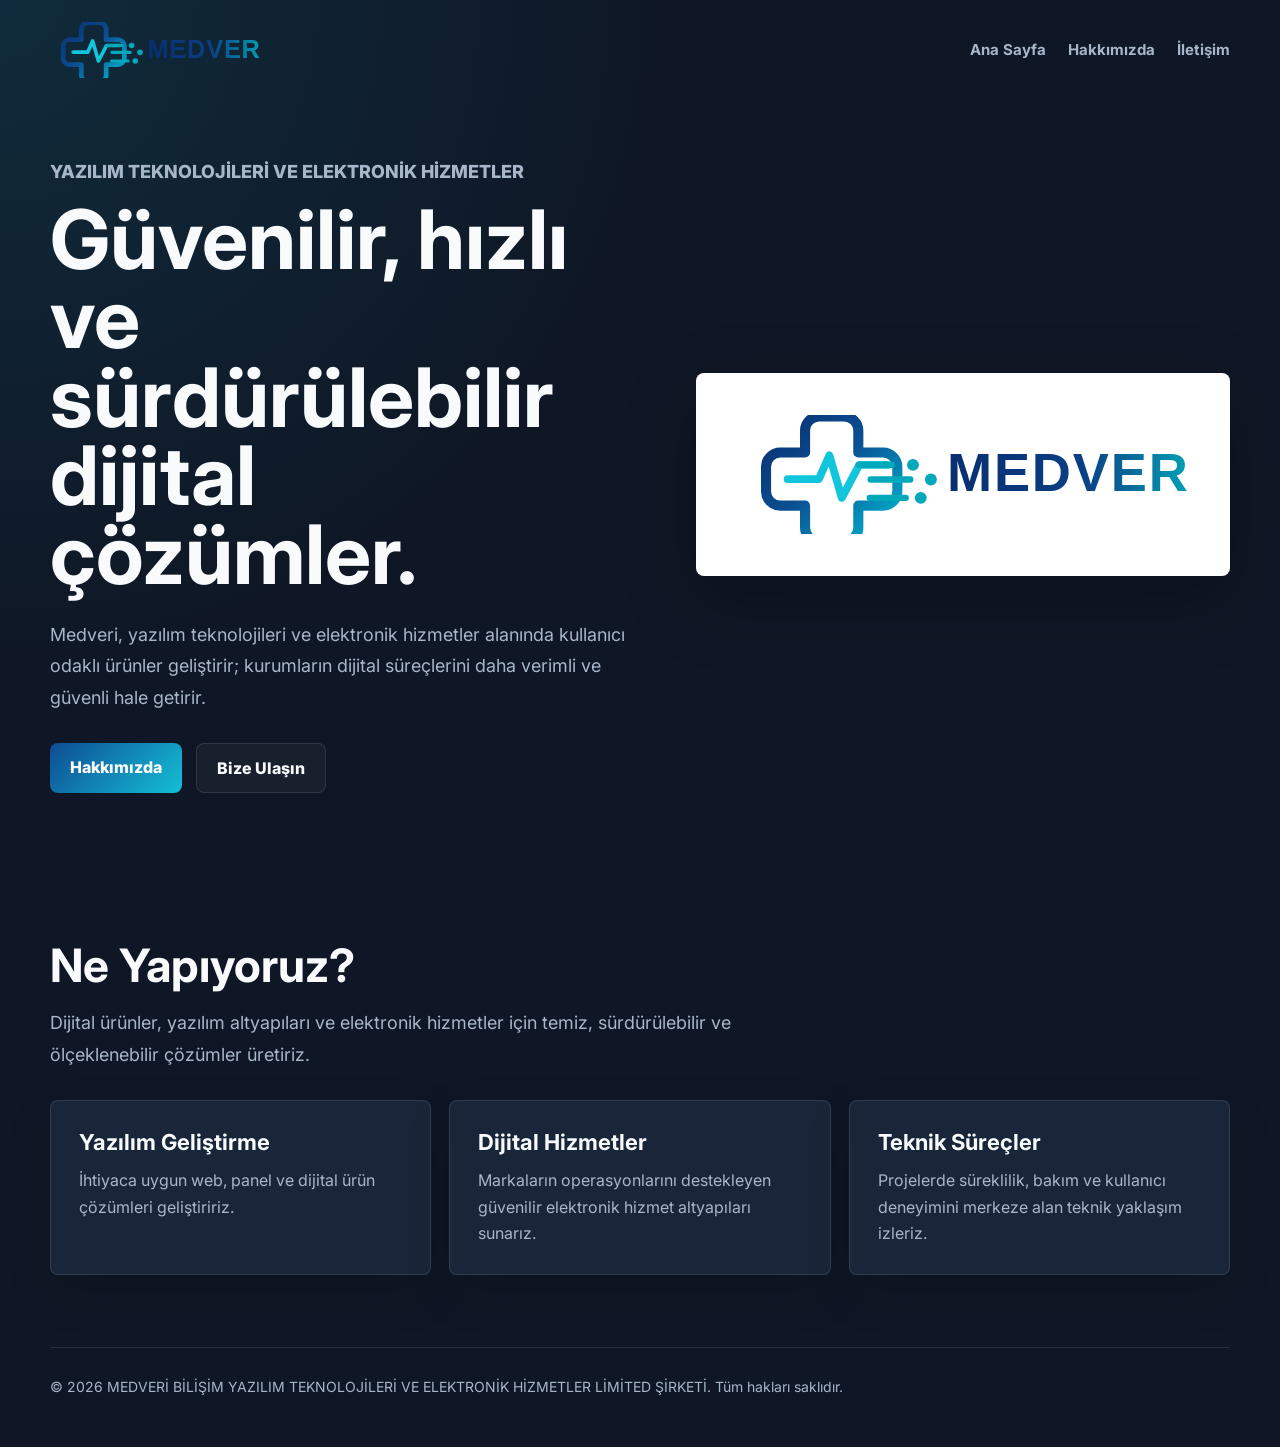
==== commit 7e768cb4: "Simplify Medveri site content" ====
--- a/index.html
+++ b/index.html
@@ -1 +1,68 @@
-<!DOCTYPE html><html  lang="tr"><head><meta charset="utf-8"><meta name="viewport" content="width=device-width, initial-scale=1"><title>Home - Medveri</title><link rel="preconnect" href="https://fonts.googleapis.com"><link rel="preconnect" href="https://fonts.gstatic.com" crossorigin><link rel="stylesheet" href="https://fonts.googleapis.com/css2?family=Inter:wght@300;400;500;600;700;800&family=Poppins:wght@400;500;600;700;800&display=swap"><link rel="stylesheet" href="/_nuxt/entry.gsQC4TxQ.css" crossorigin><meta name="description" content="Medveri bili?im, yaz?l?m teknolojileri ve dijital ??z?mler alan?nda hizmet verir."><meta name="keywords" content="medveri, bili?im, yaz?l?m, dijital ??z?mler"><meta property="og:type" content="website"><meta property="og:title" content="Medveri"><meta property="og:description" content="Medveri bili?im, yaz?l?m teknolojileri ve dijital ??z?mler alan?nda hizmet verir."><meta property="og:image" content="https://medveri.net/logo.svg"><link rel="icon" type="image/svg+xml" href="/logo.svg"><script id="unhead:payload" type="application/json">{"titleTemplate":"%s - Medveri"}</script></head><body><div id="__nuxt"><div class="min-h-screen"><nav class="fixed w-full top-0 z-50 transition-all duration-300 bg-transparent"><div class="container-custom"><div class="flex items-center justify-between h-20"><a aria-current="page" href="/" class="router-link-active router-link-exact-active flex items-center space-x-2"><img src="/logo.svg" alt="Medveri" class="h-24 w-24 rounded-lg object-contain drop-shadow-[0_0_8px_rgba(255,255,255,1)] drop-shadow-[0_0_15px_rgba(255,255,255,0.6)]" width="96" height="96"></a><div class="hidden md:flex items-center space-x-8"><!--[--><a aria-current="page" href="/" class="text-primary-600 dark:text-primary-400 font-bold router-link-exact-active text-gray-700 dark:text-gray-300 hover:text-primary-600 dark:hover:text-primary-400 transition-colors font-medium">Ana Sayfa</a><a href="/about/" class="text-gray-700 dark:text-gray-300 hover:text-primary-600 dark:hover:text-primary-400 transition-colors font-medium">Hakkımızda</a><a href="/games/" class="text-gray-700 dark:text-gray-300 hover:text-primary-600 dark:hover:text-primary-400 transition-colors font-medium">Oyunlarımız</a><a href="/contact/" class="text-gray-700 dark:text-gray-300 hover:text-primary-600 dark:hover:text-primary-400 transition-colors font-medium">İletişim</a><!--]--></div><div class="flex items-center gap-3"><button class="p-2 rounded-lg bg-gray-200 dark:bg-gray-700 hover:bg-gray-300 dark:hover:bg-gray-600 transition-colors" aria-label="Tema Değiştir" title="Tema Değiştir"><svg xmlns="http://www.w3.org/2000/svg" class="h-5 w-5 text-yellow-400" fill="none" viewBox="0 0 24 24" stroke="currentColor"><path stroke-linecap="round" stroke-linejoin="round" stroke-width="2" d="M12 3v1m0 16v1m9-9h-1M4 12H3m15.364 6.364l-.707-.707M6.343 6.343l-.707-.707m12.728 0l-.707.707M6.343 17.657l-.707.707M16 12a4 4 0 11-8 0 4 4 0 018 0z"></path></svg></button><div class="relative"><button class="p-2 rounded-lg bg-gray-200 dark:bg-gray-700 hover:bg-gray-300 dark:hover:bg-gray-600 transition-colors flex items-center gap-2" aria-label="Dil Değiştir"><svg xmlns="http://www.w3.org/2000/svg" class="h-5 w-5" fill="none" viewBox="0 0 24 24" stroke="currentColor"><path stroke-linecap="round" stroke-linejoin="round" stroke-width="2" d="M3 5h12M9 3v2m1.048 9.5A18.022 18.022 0 016.412 9m6.088 9h7M11 21l5-10 5 10M12.751 5C11.783 10.77 8.07 15.61 3 18.129"></path></svg><span class="text-sm font-medium uppercase">tr</span></button><!----></div><button class="md:hidden p-2 rounded-lg bg-gray-200 dark:bg-gray-700 hover:bg-gray-300 dark:hover:bg-gray-600"><svg xmlns="http://www.w3.org/2000/svg" class="h-6 w-6" fill="none" viewBox="0 0 24 24" stroke="currentColor"><path stroke-linecap="round" stroke-linejoin="round" stroke-width="2" d="M4 6h16M4 12h16M4 18h16"></path></svg></button></div></div><!----></div></nav><!--[--><div><section id="home" class="min-h-screen flex items-center justify-center relative overflow-hidden pt-20"><div class="absolute inset-0 bg-gradient-to-br from-primary-50 via-white to-accent-50 dark:from-gray-900 dark:via-gray-800 dark:to-gray-900"></div><div class="absolute top-20 left-10 w-72 h-72 bg-primary-200/30 dark:bg-primary-900/20 rounded-full blur-3xl animate-pulse"></div><div class="absolute bottom-20 right-10 w-96 h-96 bg-accent-200/30 dark:bg-accent-900/20 rounded-full blur-3xl animate-pulse delay-700"></div><div class="container-custom relative z-10"><div class="text-center max-w-4xl mx-auto animate-fade-in"><h1 class="text-5xl md:text-7xl font-bold font-display mb-6 text-gray-900 dark:text-white">Oyun Dünyasına Hoş Geldiniz</h1><p class="text-2xl md:text-3xl font-medium mb-8 gradient-text">Harika oyun deneyimleri yaratıyoruz</p><p class="text-lg md:text-xl text-gray-600 dark:text-gray-300 mb-12 max-w-3xl mx-auto">Medveri olarak, yenilikçi ve etkileyici oyunlar geliştiriyor, oyuncuları unutulmaz maceralara götürüyoruz.</p><div class="flex flex-col sm:flex-row gap-4 justify-center items-center"><a href="/games/" class="btn btn-primary">Oyunlarımızı Keşfedin</a><a href="/contact/" class="btn btn-outline">Bize Ulaşın</a></div></div></div><div class="absolute bottom-10 left-1/2 transform -translate-x-1/2 animate-bounce"><svg xmlns="http://www.w3.org/2000/svg" class="h-8 w-8 text-gray-400" fill="none" viewBox="0 0 24 24" stroke="currentColor"><path stroke-linecap="round" stroke-linejoin="round" stroke-width="2" d="M19 14l-7 7m0 0l-7-7m7 7V3"></path></svg></div></section><section id="about" class="section bg-white dark:bg-gray-900"><div class="container-custom"><div class="text-center mb-16 animate-slide-up"><h2 class="section-title">Hakkımızda</h2><p class="section-subtitle">Dijital dünyada güvenilir ve yenilikçi çözümler</p></div><div class="grid md:grid-cols-2 gap-12 items-center mb-16"><div class="space-y-6 animate-slide-up"><p class="text-lg text-gray-700 dark:text-gray-300 leading-relaxed">MEDVER?İ BİLİŞİM YAZILIM TEKNOLOJİLERİ LİMİTED ŞİRKETİ, yazılım, oyun teknolojileri ve dijital çözümler alanlarında faaliyet göstermektedir. Dijital ürünler ve elektronik hizmetler odağında; güvenilir, hızlı ve kullanıcı odaklı çözümler sunmayı hedeflemekteyiz. Teknolojik gelişmeleri yakından takip ederek, müşterilerimize güncel ve sürdürülebilir dijital ürünler sağlamaktayız.</p></div><div class="grid grid-cols-2 gap-6 animate-slide-up"><div class="card text-center card-hover"><div class="text-4xl font-bold text-primary-600 mb-2">0</div><div class="text-gray-600 dark:text-gray-400">Oyunlarımız</div></div><div class="card text-center card-hover"><div class="text-4xl font-bold text-primary-600 mb-2">Yeni</div><div class="text-gray-600 dark:text-gray-400">Ekibimiz</div></div><div class="card text-center card-hover"><div class="text-4xl font-bold text-primary-600 mb-2">4</div><div class="text-gray-600 dark:text-gray-400">Değerlerimiz</div></div></div></div><div class="grid md:grid-cols-3 gap-8"><div class="card card-hover text-center animate-slide-up"><div class="w-16 h-16 bg-primary-100 dark:bg-primary-900/30 rounded-full flex items-center justify-center mx-auto mb-4"><svg xmlns="http://www.w3.org/2000/svg" class="h-8 w-8 text-primary-600" fill="none" viewBox="0 0 24 24" stroke="currentColor"><path stroke-linecap="round" stroke-linejoin="round" stroke-width="2" d="M13 10V3L4 14h7v7l9-11h-7z"></path></svg></div><h3 class="text-xl font-bold mb-3 text-gray-900 dark:text-white">Misyonumuz</h3><p class="text-gray-600 dark:text-gray-400">Kullanıcı ihtiyaçlarını merkeze alarak güvenli altyapı, şeffaf satış süreçleri ve yüksek müşteri memnuniyeti sunmaktır.</p></div><div class="card card-hover text-center animate-slide-up delay-100"><div class="w-16 h-16 bg-accent-100 dark:bg-accent-900/30 rounded-full flex items-center justify-center mx-auto mb-4"><svg xmlns="http://www.w3.org/2000/svg" class="h-8 w-8 text-accent-600" fill="none" viewBox="0 0 24 24" stroke="currentColor"><path stroke-linecap="round" stroke-linejoin="round" stroke-width="2" d="M15 12a3 3 0 11-6 0 3 3 0 016 0z"></path><path stroke-linecap="round" stroke-linejoin="round" stroke-width="2" d="M2.458 12C3.732 7.943 7.523 5 12 5c4.478 0 8.268 2.943 9.542 7-1.274 4.057-5.064 7-9.542 7-4.477 0-8.268-2.943-9.542-7z"></path></svg></div><h3 class="text-xl font-bold mb-3 text-gray-900 dark:text-white">Vizyonumuz</h3><p class="text-gray-600 dark:text-gray-400">Dijital ürün ve yazılım alanında güvenilir, yenilikçi ve tercih edilen bir marka olmaktır.</p></div><div class="card card-hover text-center animate-slide-up delay-200"><div class="w-16 h-16 bg-secondary-200 dark:bg-secondary-700 rounded-full flex items-center justify-center mx-auto mb-4"><svg xmlns="http://www.w3.org/2000/svg" class="h-8 w-8 text-secondary-700 dark:text-secondary-300" fill="none" viewBox="0 0 24 24" stroke="currentColor"><path stroke-linecap="round" stroke-linejoin="round" stroke-width="2" d="M5 3v4M3 5h4M6 17v4m-2-2h4m5-16l2.286 6.857L21 12l-5.714 2.143L13 21l-2.286-6.857L5 12l5.714-2.143L13 3z"></path></svg></div><h3 class="text-xl font-bold mb-3 text-gray-900 dark:text-white">Değerlerimiz</h3><p class="text-gray-600 dark:text-gray-400">Yaratıcılık, kalite, ekip çalışması ve oyunculara değer katma ilkelerimizdir.</p></div></div></div></section><section id="games" class="section bg-gray-50 dark:bg-gray-800"><div class="container-custom"><div class="text-center mb-16 animate-slide-up"><h2 class="section-title">Oyunlarımız</h2><p class="section-subtitle">Geliştirdiğimiz oyunları keşfedin</p></div><div class="grid md:grid-cols-2 lg:grid-cols-3 gap-8"><div class="card text-center md:col-span-2 lg:col-span-3"><h3 class="text-xl font-bold mb-2 text-gray-900 dark:text-white">Henüz yayınlanmış oyun bulunmuyor</h3><p class="text-gray-600 dark:text-gray-400">Medveri projeleri yakında burada listelenecek.</p></div></div></div></section><section id="contact" class="section bg-gray-50 dark:bg-gray-800"><div class="container-custom"><div class="text-center mb-16 animate-slide-up"><h2 class="section-title">İletişime Geçin</h2><p class="section-subtitle">Bizimle iletişime geçmekten çekinmeyin</p></div><div class="grid lg:grid-cols-2 gap-12"><div class="animate-slide-up"><div class="card"><form class="space-y-6" action="mailto:info@medveri.net" method="post" enctype="text/plain"><div><label class="block text-sm font-medium mb-2 text-gray-700 dark:text-gray-300">Adınız</label><input name="name" value="" type="text" class="w-full px-4 py-3 rounded-lg border border-gray-300 dark:border-gray-600 bg-white dark:bg-gray-700 focus:ring-2 focus:ring-primary-500 focus:border-transparent transition-colors" required></div><div><label class="block text-sm font-medium mb-2 text-gray-700 dark:text-gray-300">E-posta Adresiniz</label><input name="email" value="" type="email" class="w-full px-4 py-3 rounded-lg border border-gray-300 dark:border-gray-600 bg-white dark:bg-gray-700 focus:ring-2 focus:ring-primary-500 focus:border-transparent transition-colors" required></div><div><label class="block text-sm font-medium mb-2 text-gray-700 dark:text-gray-300">Konu</label><input name="subject" value="" type="text" class="w-full px-4 py-3 rounded-lg border border-gray-300 dark:border-gray-600 bg-white dark:bg-gray-700 focus:ring-2 focus:ring-primary-500 focus:border-transparent transition-colors" required></div><div><label class="block text-sm font-medium mb-2 text-gray-700 dark:text-gray-300">Mesajınız</label><textarea name="message" rows="5" class="w-full px-4 py-3 rounded-lg border border-gray-300 dark:border-gray-600 bg-white dark:bg-gray-700 focus:ring-2 focus:ring-primary-500 focus:border-transparent transition-colors resize-none" required></textarea></div><button type="submit" class="btn btn-primary w-full">Gönder</button></form></div></div><div class="space-y-6 animate-slide-up"><div class="card card-hover flex items-start gap-4"><div class="w-12 h-12 bg-primary-100 dark:bg-primary-900/30 rounded-lg flex items-center justify-center flex-shrink-0"><svg xmlns="http://www.w3.org/2000/svg" class="h-6 w-6 text-primary-600" fill="none" viewBox="0 0 24 24" stroke="currentColor"><path stroke-linecap="round" stroke-linejoin="round" stroke-width="2" d="M3 8l7.89 5.26a2 2 0 002.22 0L21 8M5 19h14a2 2 0 002-2V7a2 2 0 00-2-2H5a2 2 0 00-2 2v10a2 2 0 002 2z"></path></svg></div><div><h3 class="font-bold text-lg mb-1 text-gray-900 dark:text-white">Email</h3><p class="text-gray-600 dark:text-gray-400">info@medveri.net</p></div></div><div class="card card-hover flex items-start gap-4"><div class="w-12 h-12 bg-accent-100 dark:bg-accent-900/30 rounded-lg flex items-center justify-center flex-shrink-0"><svg xmlns="http://www.w3.org/2000/svg" class="h-6 w-6 text-accent-600" fill="none" viewBox="0 0 24 24" stroke="currentColor"><path stroke-linecap="round" stroke-linejoin="round" stroke-width="2" d="M3 5a2 2 0 012-2h3.28a1 1 0 01.948.684l1.498 4.493a1 1 0 01-.502 1.21l-2.257 1.13a11.042 11.042 0 005.516 5.516l1.13-2.257a1 1 0 011.21-.502l4.493 1.498a1 1 0 01.684.949V19a2 2 0 01-2 2h-1C9.716 21 3 14.284 3 6V5z"></path></svg></div><div><h3 class="font-bold text-lg mb-1 text-gray-900 dark:text-white">Telefon</h3><p class="text-gray-600 dark:text-gray-400">+90 531 796 18 12</p></div></div><div class="card card-hover flex items-start gap-4"><div class="w-12 h-12 bg-secondary-200 dark:bg-secondary-700 rounded-lg flex items-center justify-center flex-shrink-0"><svg xmlns="http://www.w3.org/2000/svg" class="h-6 w-6 text-secondary-700 dark:text-secondary-300" fill="none" viewBox="0 0 24 24" stroke="currentColor"><path stroke-linecap="round" stroke-linejoin="round" stroke-width="2" d="M17.657 16.657L13.414 20.9a1.998 1.998 0 01-2.827 0l-4.244-4.243a8 8 0 1111.314 0z"></path><path stroke-linecap="round" stroke-linejoin="round" stroke-width="2" d="M15 11a3 3 0 11-6 0 3 3 0 016 0z"></path></svg></div><div><h3 class="font-bold text-lg mb-1 text-gray-900 dark:text-white">Adres</h3><p class="text-gray-600 dark:text-gray-400">FIRAT TEKNOKENT ÇAYDAÇIRA MAH. PROF. DR. NURİ ORHAN BLV. NO: 7 İÇ KAPI NO: 207 MERKEZ / ELAZIĞ</p></div></div><div class="card"><h3 class="font-bold text-lg mb-4 text-gray-900 dark:text-white">Sosyal Medya</h3><div class="flex gap-3"><a href="#" class="w-10 h-10 bg-gray-200 dark:bg-gray-700 rounded-lg flex items-center justify-center hover:bg-primary-600 hover:text-white transition-colors"><svg xmlns="http://www.w3.org/2000/svg" class="h-5 w-5" fill="currentColor" viewBox="0 0 24 24"><path d="M24 4.557c-.883.392-1.832.656-2.828.775 1.017-.609 1.798-1.574 2.165-2.724-.951.564-2.005.974-3.127 1.195-.897-.957-2.178-1.555-3.594-1.555-3.179 0-5.515 2.966-4.797 6.045-4.091-.205-7.719-2.165-10.148-5.144-1.29 2.213-.669 5.108 1.523 6.574-.806-.026-1.566-.247-2.229-.616-.054 2.281 1.581 4.415 3.949 4.89-.693.188-1.452.232-2.224.084.626 1.956 2.444 3.379 4.6 3.419-2.07 1.623-4.678 2.348-7.29 2.04 2.179 1.397 4.768 2.212 7.548 2.212 9.142 0 14.307-7.721 13.995-14.646.962-.695 1.797-1.562 2.457-2.549z"></path></svg></a><a href="#" class="w-10 h-10 bg-gray-200 dark:bg-gray-700 rounded-lg flex items-center justify-center hover:bg-primary-600 hover:text-white transition-colors"><svg xmlns="http://www.w3.org/2000/svg" class="h-5 w-5" fill="currentColor" viewBox="0 0 24 24"><path d="M9 8h-3v4h3v12h5v-12h3.642l.358-4h-4v-1.667c0-.955.192-1.333 1.115-1.333h2.885v-5h-3.808c-3.596 0-5.192 1.583-5.192 4.615v3.385z"></path></svg></a><a href="#" class="w-10 h-10 bg-gray-200 dark:bg-gray-700 rounded-lg flex items-center justify-center hover:bg-primary-600 hover:text-white transition-colors"><svg xmlns="http://www.w3.org/2000/svg" class="h-5 w-5" fill="currentColor" viewBox="0 0 24 24"><path d="M12 2.163c3.204 0 3.584.012 4.85.07 3.252.148 4.771 1.691 4.919 4.919.058 1.265.069 1.645.069 4.849 0 3.205-.012 3.584-.069 4.849-.149 3.225-1.664 4.771-4.919 4.919-1.266.058-1.644.07-4.85.07-3.204 0-3.584-.012-4.849-.07-3.26-.149-4.771-1.699-4.919-4.92-.058-1.265-.07-1.644-.07-4.849 0-3.204.013-3.583.07-4.849.149-3.227 1.664-4.771 4.919-4.919 1.266-.057 1.645-.069 4.849-.069zm0-2.163c-3.259 0-3.667.014-4.947.072-4.358.2-6.78 2.618-6.98 6.98-.059 1.281-.073 1.689-.073 4.948 0 3.259.014 3.668.072 4.948.2 4.358 2.618 6.78 6.98 6.98 1.281.058 1.689.072 4.948.072 3.259 0 3.668-.014 4.948-.072 4.354-.2 6.782-2.618 6.979-6.98.059-1.28.073-1.689.073-4.948 0-3.259-.014-3.667-.072-4.947-.196-4.354-2.617-6.78-6.979-6.98-1.281-.059-1.69-.073-4.949-.073zm0 5.838c-3.403 0-6.162 2.759-6.162 6.162s2.759 6.163 6.162 6.163 6.162-2.759 6.162-6.163c0-3.403-2.759-6.162-6.162-6.162zm0 10.162c-2.209 0-4-1.79-4-4 0-2.209 1.791-4 4-4s4 1.791 4 4c0 2.21-1.791 4-4 4zm6.406-11.845c-.796 0-1.441.645-1.441 1.44s.645 1.44 1.441 1.44c.795 0 1.439-.645 1.439-1.44s-.644-1.44-1.439-1.44z"></path></svg></a><a href="https://www.linkedin.com/company/medveri/" target="_blank" class="w-10 h-10 bg-gray-200 dark:bg-gray-700 rounded-lg flex items-center justify-center hover:bg-primary-600 hover:text-white transition-colors"><svg xmlns="http://www.w3.org/2000/svg" class="h-5 w-5" fill="currentColor" viewBox="0 0 24 24"><path d="M19 0h-14c-2.761 0-5 2.239-5 5v14c0 2.761 2.239 5 5 5h14c2.762 0 5-2.239 5-5v-14c0-2.761-2.238-5-5-5zm-11 19h-3v-11h3v11zm-1.5-12.268c-.966 0-1.75-.79-1.75-1.764s.784-1.764 1.75-1.764 1.75.79 1.75 1.764-.783 1.764-1.75 1.764zm13.5 12.268h-3v-5.604c0-3.368-4-3.113-4 0v5.604h-3v-11h3v1.765c1.396-2.586 7-2.777 7 2.476v6.759z"></path></svg></a></div></div></div></div></div></section></div><!--]--><footer class="bg-gray-900 text-gray-300 py-12"><div class="container-custom"><div class="grid md:grid-cols-4 gap-8 mb-8"><div><div class="flex items-center space-x-2 mb-4"><div class="w-10 h-10 bg-gradient-to-br from-primary-600 to-accent-600 rounded-lg flex items-center justify-center"><span class="text-white font-bold text-xl">M</span></div><span class="text-xl font-bold font-display text-white"> Medveri </span></div><p class="text-sm text-gray-400">Medveri olarak, yenilikçi ve etkileyici oyunlar geliştiriyor, oyuncuları unutulmaz maceralara götürüyoruz.</p></div><div><h3 class="font-bold text-white mb-4">Ana Sayfa</h3><ul class="space-y-2 text-sm"><li><a href="/" class="hover:text-primary-400 transition-colors">Ana Sayfa</a></li><li><a href="/about/" class="hover:text-primary-400 transition-colors">Hakkımızda</a></li><li><a href="/games/" class="hover:text-primary-400 transition-colors">Oyunlarımız</a></li><li><a href="/about/" class="hover:text-primary-400 transition-colors">Ekibimiz</a></li></ul></div><div><h3 class="font-bold text-white mb-4">Yasal</h3><ul class="space-y-2 text-sm"><li><a href="#" class="hover:text-primary-400 transition-colors">Gizlilik Politikası</a></li><li><a href="#" class="hover:text-primary-400 transition-colors">Kullanım Koşulları</a></li></ul></div><div><h3 class="font-bold text-white mb-4">İletişim</h3><ul class="space-y-2 text-sm"><li class="flex items-center gap-2"><svg xmlns="http://www.w3.org/2000/svg" class="h-4 w-4" fill="none" viewBox="0 0 24 24" stroke="currentColor"><path stroke-linecap="round" stroke-linejoin="round" stroke-width="2" d="M3 8l7.89 5.26a2 2 0 002.22 0L21 8M5 19h14a2 2 0 002-2V7a2 2 0 00-2-2H5a2 2 0 00-2 2v10a2 2 0 002 2z"></path></svg><span>info@medveri.net</span></li><li class="flex items-center gap-2"><svg xmlns="http://www.w3.org/2000/svg" class="h-4 w-4" fill="none" viewBox="0 0 24 24" stroke="currentColor"><path stroke-linecap="round" stroke-linejoin="round" stroke-width="2" d="M3 5a2 2 0 012-2h3.28a1 1 0 01.948.684l1.498 4.493a1 1 0 01-.502 1.21l-2.257 1.13a11.042 11.042 0 005.516 5.516l1.13-2.257a1 1 0 011.21-.502l4.493 1.498a1 1 0 01.684.949V19a2 2 0 01-2 2h-1C9.716 21 3 14.284 3 6V5z"></path></svg><span>+90 531 796 18 12</span></li></ul></div></div><div class="border-t border-gray-800 pt-8 flex flex-col md:flex-row justify-between items-center gap-4"><p class="text-sm text-gray-400">© 2024 MEDVER?İ BİLİŞİM YAZILIM TEKNOLOJİLERİ LİMİTED ŞİRKETİ. Tüm hakları saklıdır.</p><div class="flex gap-3"><a href="#" class="w-8 h-8 bg-gray-800 rounded-lg flex items-center justify-center hover:bg-primary-600 transition-colors"><svg xmlns="http://www.w3.org/2000/svg" class="h-4 w-4" fill="currentColor" viewBox="0 0 24 24"><path d="M24 4.557c-.883.392-1.832.656-2.828.775 1.017-.609 1.798-1.574 2.165-2.724-.951.564-2.005.974-3.127 1.195-.897-.957-2.178-1.555-3.594-1.555-3.179 0-5.515 2.966-4.797 6.045-4.091-.205-7.719-2.165-10.148-5.144-1.29 2.213-.669 5.108 1.523 6.574-.806-.026-1.566-.247-2.229-.616-.054 2.281 1.581 4.415 3.949 4.89-.693.188-1.452.232-2.224.084.626 1.956 2.444 3.379 4.6 3.419-2.07 1.623-4.678 2.348-7.29 2.04 2.179 1.397 4.768 2.212 7.548 2.212 9.142 0 14.307-7.721 13.995-14.646.962-.695 1.797-1.562 2.457-2.549z"></path></svg></a><a href="#" class="w-8 h-8 bg-gray-800 rounded-lg flex items-center justify-center hover:bg-primary-600 transition-colors"><svg xmlns="http://www.w3.org/2000/svg" class="h-4 w-4" fill="currentColor" viewBox="0 0 24 24"><path d="M9 8h-3v4h3v12h5v-12h3.642l.358-4h-4v-1.667c0-.955.192-1.333 1.115-1.333h2.885v-5h-3.808c-3.596 0-5.192 1.583-5.192 4.615v3.385z"></path></svg></a><a href="#" class="w-8 h-8 bg-gray-800 rounded-lg flex items-center justify-center hover:bg-primary-600 transition-colors"><svg xmlns="http://www.w3.org/2000/svg" class="h-4 w-4" fill="currentColor" viewBox="0 0 24 24"><path d="M12 2.163c3.204 0 3.584.012 4.85.07 3.252.148 4.771 1.691 4.919 4.919.058 1.265.069 1.645.069 4.849 0 3.205-.012 3.584-.069 4.849-.149 3.225-1.664 4.771-4.919 4.919-1.266.058-1.644.07-4.85.07-3.204 0-3.584-.012-4.849-.07-3.26-.149-4.771-1.699-4.919-4.92-.058-1.265-.07-1.644-.07-4.849 0-3.204.013-3.583.07-4.849.149-3.227 1.664-4.771 4.919-4.919 1.266-.057 1.645-.069 4.849-.069zm0-2.163c-3.259 0-3.667.014-4.947.072-4.358.2-6.78 2.618-6.98 6.98-.059 1.281-.073 1.689-.073 4.948 0 3.259.014 3.668.072 4.948.2 4.358 2.618 6.78 6.98 6.98 1.281.058 1.689.072 4.948.072 3.259 0 3.668-.014 4.948-.072 4.354-.2 6.782-2.618 6.979-6.98.059-1.28.073-1.689.073-4.948 0-3.259-.014-3.667-.072-4.947-.196-4.354-2.617-6.78-6.979-6.98-1.281-.059-1.69-.073-4.949-.073zm0 5.838c-3.403 0-6.162 2.759-6.162 6.162s2.759 6.163 6.162 6.163 6.162-2.759 6.162-6.163c0-3.403-2.759-6.162-6.162-6.162zm0 10.162c-2.209 0-4-1.79-4-4 0-2.209 1.791-4 4-4s4 1.791 4 4c0 2.21-1.791 4-4 4zm6.406-11.845c-.796 0-1.441.645-1.441 1.44s.645 1.44 1.441 1.44c.795 0 1.439-.645 1.439-1.44s-.644-1.44-1.439-1.44z"></path></svg></a><a href="https://www.linkedin.com/company/medveri/" target="_blank" class="w-8 h-8 bg-gray-800 rounded-lg flex items-center justify-center hover:bg-primary-600 transition-colors"><svg xmlns="http://www.w3.org/2000/svg" class="h-4 w-4" fill="currentColor" viewBox="0 0 24 24"><path d="M19 0h-14c-2.761 0-5 2.239-5 5v14c0 2.761 2.239 5 5 5h14c2.762 0 5-2.239 5-5v-14c0-2.761-2.238-5-5-5zm-11 19h-3v-11h3v11zm-1.5-12.268c-.966 0-1.75-.79-1.75-1.764s.784-1.764 1.75-1.764 1.75.79 1.75 1.764-.783 1.764-1.75 1.764zm13.5 12.268h-3v-5.604c0-3.368-4-3.113-4 0v5.604h-3v-11h3v1.765c1.396-2.586 7-2.777 7 2.476v6.759z"></path></svg></a></div></div></div></footer></div></div><div id="teleports"></div></body></html>+<!doctype html>
+<html lang="tr">
+<head>
+  <meta charset="utf-8">
+  <meta name="viewport" content="width=device-width, initial-scale=1">
+  <title>Medveri</title>
+  <meta name="description" content="Medveri, yazilim teknolojileri ve elektronik hizmetler alaninda guvenilir dijital cozumler sunar.">
+  <link rel="icon" type="image/svg+xml" href="/logo.svg">
+  <link rel="preconnect" href="https://fonts.googleapis.com">
+  <link rel="preconnect" href="https://fonts.gstatic.com" crossorigin>
+  <link href="https://fonts.googleapis.com/css2?family=Inter:wght@400;500;600;700;800&display=swap" rel="stylesheet">
+  <link rel="stylesheet" href="/style.css">
+</head>
+<body>
+  <header class="site-header">
+    <a class="brand" href="/" aria-label="Medveri ana sayfa">
+      <img src="/logo.svg" alt="Medveri">
+    </a>
+    <nav class="nav" aria-label="Ana menu">
+      <a href="/">Ana Sayfa</a>
+      <a href="/about/">Hakk&#305;m&#305;zda</a>
+      <a href="/contact/">&#304;leti&#351;im</a>
+    </nav>
+  </header>
+
+  <main>
+    <section class="hero">
+      <div class="hero-copy">
+        <p class="eyebrow">Yaz&#305;l&#305;m Teknolojileri ve Elektronik Hizmetler</p>
+        <h1>G&uuml;venilir, h&#305;zl&#305; ve s&uuml;rd&uuml;r&uuml;lebilir dijital &ccedil;&ouml;z&uuml;mler.</h1>
+        <p>Medveri, yaz&#305;l&#305;m teknolojileri ve elektronik hizmetler alan&#305;nda kullan&#305;c&#305; odakl&#305; &uuml;r&uuml;nler geli&#351;tirir; kurumlar&#305;n dijital s&uuml;re&ccedil;lerini daha verimli ve g&uuml;venli hale getirir.</p>
+        <div class="hero-actions">
+          <a class="button primary" href="/about/">Hakk&#305;m&#305;zda</a>
+          <a class="button ghost" href="/contact/">Bize Ula&#351;&#305;n</a>
+        </div>
+      </div>
+      <div class="hero-mark" aria-hidden="true">
+        <img src="/logo.svg" alt="">
+      </div>
+    </section>
+
+    <section class="section">
+      <div class="section-heading">
+        <h2>Ne Yap&#305;yoruz?</h2>
+        <p>Dijital &uuml;r&uuml;nler, yaz&#305;l&#305;m altyap&#305;lar&#305; ve elektronik hizmetler i&ccedil;in temiz, s&uuml;rd&uuml;r&uuml;lebilir ve &ouml;l&ccedil;eklenebilir &ccedil;&ouml;z&uuml;mler &uuml;retiriz.</p>
+      </div>
+      <div class="feature-grid">
+        <article class="feature-card">
+          <h3>Yaz&#305;l&#305;m Geli&#351;tirme</h3>
+          <p>&#304;htiyaca uygun web, panel ve dijital &uuml;r&uuml;n &ccedil;&ouml;z&uuml;mleri geli&#351;tiririz.</p>
+        </article>
+        <article class="feature-card">
+          <h3>Dijital Hizmetler</h3>
+          <p>Markalar&#305;n operasyonlar&#305;n&#305; destekleyen g&uuml;venilir elektronik hizmet altyap&#305;lar&#305; sunar&#305;z.</p>
+        </article>
+        <article class="feature-card">
+          <h3>Teknik S&uuml;re&ccedil;ler</h3>
+          <p>Projelerde s&uuml;reklilik, bak&#305;m ve kullan&#305;c&#305; deneyimini merkeze alan teknik yakla&#351;&#305;m izleriz.</p>
+        </article>
+      </div>
+    </section>
+  </main>
+
+  <footer class="site-footer">
+    <p>&copy; 2026 MEDVER&#304; B&#304;L&#304;&#350;&#304;M YAZILIM TEKNOLOJ&#304;LER&#304; VE ELEKTRON&#304;K H&#304;ZMETLER L&#304;M&#304;TED &#350;&#304;RKET&#304;. T&uuml;m haklar&#305; sakl&#305;d&#305;r.</p>
+  </footer>
+</body>
+</html>
--- a/style.css
+++ b/style.css
@@ -0,0 +1,300 @@
+:root {
+  color-scheme: dark;
+  --bg: #0f1726;
+  --panel: #172235;
+  --panel-2: #1d2a40;
+  --text: #f8fafc;
+  --muted: #a8b6c9;
+  --line: rgba(255, 255, 255, 0.1);
+  --blue: #0d4c93;
+  --cyan: #15bfd6;
+  --accent: #0ea5e9;
+}
+
+* {
+  box-sizing: border-box;
+}
+
+html {
+  scroll-behavior: smooth;
+}
+
+body {
+  margin: 0;
+  min-height: 100vh;
+  background: radial-gradient(circle at top left, rgba(21, 191, 214, 0.12), transparent 34%), var(--bg);
+  color: var(--text);
+  font-family: Inter, Arial, sans-serif;
+  letter-spacing: 0;
+}
+
+a {
+  color: inherit;
+}
+
+.site-header {
+  width: min(1180px, calc(100% - 32px));
+  margin: 0 auto;
+  padding: 22px 0;
+  display: flex;
+  align-items: center;
+  justify-content: space-between;
+  gap: 24px;
+}
+
+.brand img {
+  width: 210px;
+  max-width: 48vw;
+  height: auto;
+  display: block;
+}
+
+.nav {
+  display: flex;
+  gap: 22px;
+  align-items: center;
+  flex-wrap: wrap;
+  justify-content: flex-end;
+}
+
+.nav a {
+  color: var(--muted);
+  font-weight: 700;
+  text-decoration: none;
+  font-size: 15px;
+}
+
+.nav a:hover,
+.nav a[aria-current="page"] {
+  color: var(--text);
+}
+
+main {
+  width: min(1180px, calc(100% - 32px));
+  margin: 0 auto;
+}
+
+.hero {
+  min-height: calc(100vh - 160px);
+  display: grid;
+  grid-template-columns: minmax(0, 1.05fr) minmax(280px, 0.95fr);
+  gap: 56px;
+  align-items: center;
+  padding: 56px 0 72px;
+}
+
+.hero-copy,
+.page-hero {
+  max-width: 760px;
+}
+
+.eyebrow {
+  margin: 0 0 14px;
+  color: var(--cyan);
+  font-size: 14px;
+  font-weight: 800;
+  text-transform: uppercase;
+}
+
+h1,
+h2,
+h3,
+p {
+  margin-top: 0;
+}
+
+h1 {
+  font-size: clamp(42px, 7vw, 82px);
+  line-height: 0.96;
+  margin-bottom: 24px;
+}
+
+.page-hero h1 {
+  font-size: clamp(36px, 5vw, 64px);
+}
+
+.hero-copy p,
+.page-hero p,
+.section-heading p,
+.content-panel p {
+  color: var(--muted);
+  font-size: 18px;
+  line-height: 1.75;
+}
+
+.hero-actions {
+  display: flex;
+  gap: 14px;
+  flex-wrap: wrap;
+  margin-top: 30px;
+}
+
+.button {
+  border: 1px solid var(--line);
+  border-radius: 8px;
+  padding: 14px 20px;
+  font-weight: 800;
+  text-decoration: none;
+  cursor: pointer;
+}
+
+.button.primary {
+  background: linear-gradient(135deg, var(--blue), var(--cyan));
+  color: #fff;
+  border: 0;
+}
+
+.button.ghost {
+  color: var(--text);
+  background: rgba(255, 255, 255, 0.04);
+}
+
+.hero-mark {
+  background: #ffffff;
+  border-radius: 8px;
+  padding: 42px;
+  box-shadow: 0 24px 70px rgba(0, 0, 0, 0.26);
+}
+
+.hero-mark img {
+  display: block;
+  width: 100%;
+  height: auto;
+}
+
+.section,
+.page-hero,
+.content-panel,
+.contact-panel {
+  padding: 72px 0;
+}
+
+.section-heading {
+  max-width: 720px;
+  margin-bottom: 30px;
+}
+
+.section-heading h2,
+.contact-panel h2 {
+  font-size: clamp(30px, 4vw, 46px);
+  margin-bottom: 14px;
+}
+
+.feature-grid {
+  display: grid;
+  grid-template-columns: repeat(3, minmax(0, 1fr));
+  gap: 18px;
+}
+
+.feature-grid.compact {
+  padding-bottom: 80px;
+}
+
+.feature-card,
+.content-panel,
+.contact-panel {
+  background: rgba(29, 42, 64, 0.82);
+  border: 1px solid var(--line);
+  border-radius: 8px;
+  box-shadow: 0 18px 46px rgba(0, 0, 0, 0.14);
+}
+
+.feature-card {
+  padding: 28px;
+}
+
+.feature-card h3 {
+  font-size: 22px;
+  margin-bottom: 12px;
+}
+
+.feature-card p {
+  color: var(--muted);
+  line-height: 1.65;
+  margin-bottom: 0;
+}
+
+.content-panel {
+  padding: 34px;
+}
+
+.content-panel p:last-child {
+  margin-bottom: 0;
+}
+
+.contact-panel {
+  display: grid;
+  grid-template-columns: 0.8fr 1.2fr;
+  gap: 34px;
+  padding: 34px;
+  margin-bottom: 72px;
+}
+
+.contact-panel a {
+  color: var(--cyan);
+  font-size: 20px;
+  font-weight: 800;
+  text-decoration: none;
+  word-break: break-word;
+}
+
+form {
+  display: grid;
+  gap: 16px;
+}
+
+label {
+  display: grid;
+  gap: 8px;
+  color: var(--muted);
+  font-weight: 700;
+}
+
+input,
+textarea {
+  width: 100%;
+  border: 1px solid var(--line);
+  border-radius: 8px;
+  background: #101929;
+  color: var(--text);
+  padding: 13px 14px;
+  font: inherit;
+}
+
+textarea {
+  resize: vertical;
+}
+
+.site-footer {
+  border-top: 1px solid var(--line);
+  width: min(1180px, calc(100% - 32px));
+  margin: 0 auto;
+  padding: 28px 0 34px;
+  color: var(--muted);
+  font-size: 14px;
+  line-height: 1.6;
+}
+
+@media (max-width: 860px) {
+  .site-header {
+    align-items: flex-start;
+    flex-direction: column;
+  }
+
+  .nav {
+    justify-content: flex-start;
+  }
+
+  .hero,
+  .contact-panel {
+    grid-template-columns: 1fr;
+  }
+
+  .feature-grid {
+    grid-template-columns: 1fr;
+  }
+
+  .hero-mark {
+    padding: 26px;
+  }
+}
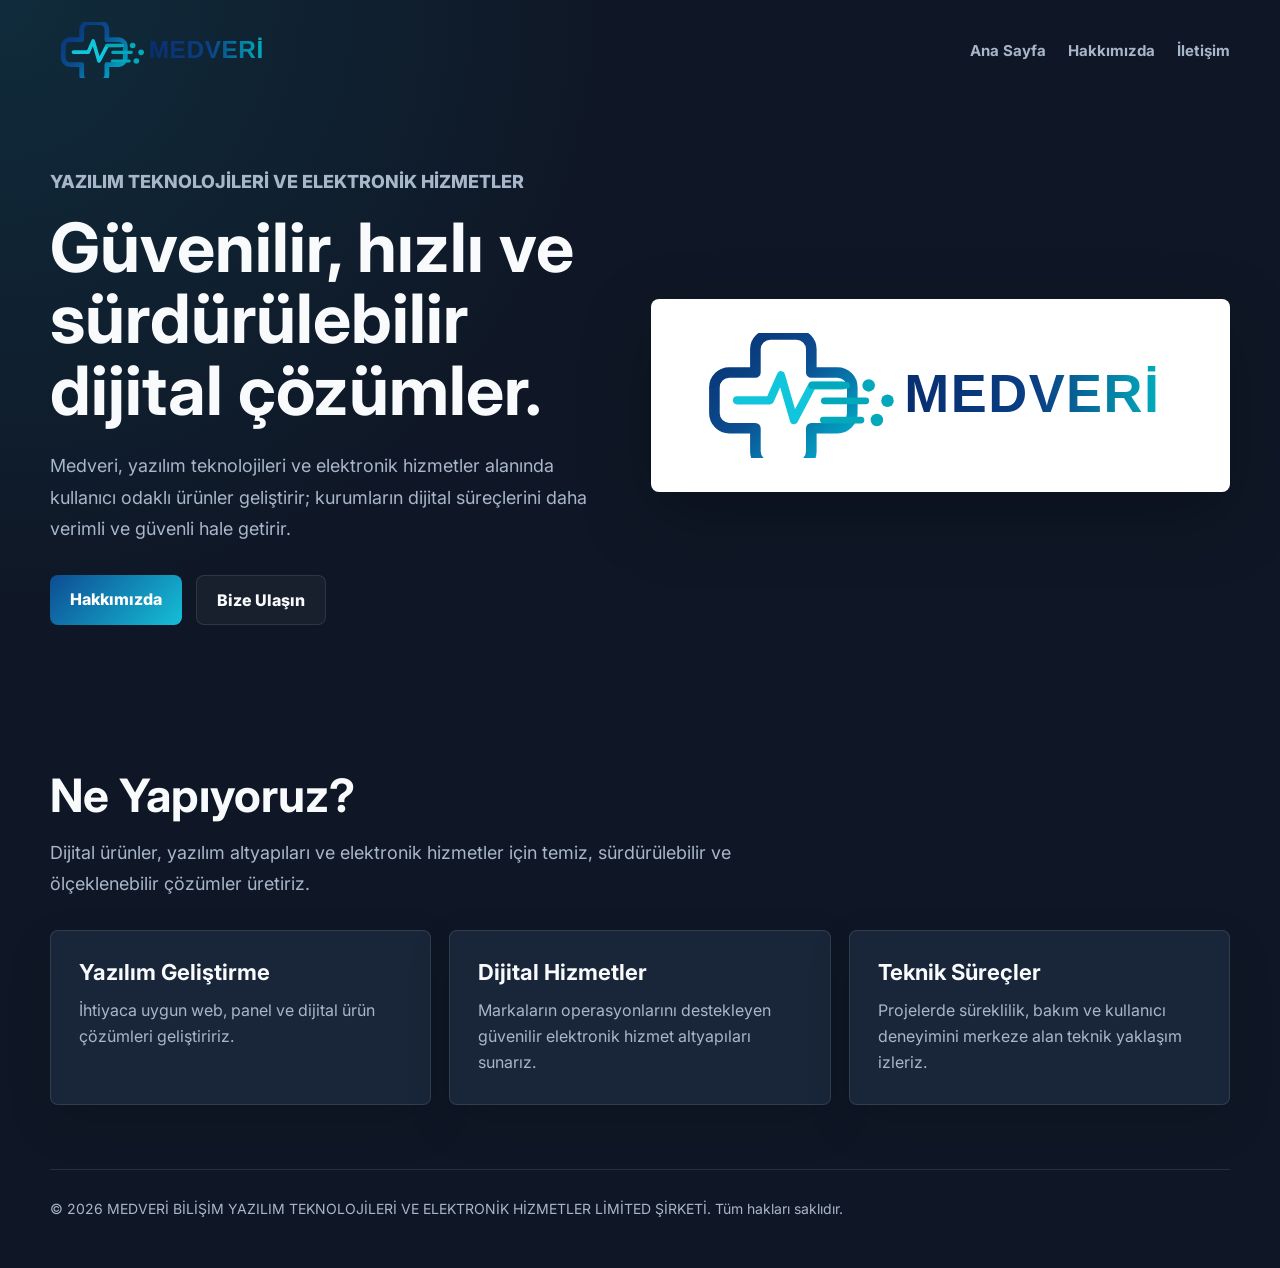
==== commit 26e16029: "Fix Medveri SEO and layout" ====
--- a/index.html
+++ b/index.html
@@ -3,13 +3,21 @@
 <head>
   <meta charset="utf-8">
   <meta name="viewport" content="width=device-width, initial-scale=1">
-  <title>Medveri</title>
-  <meta name="description" content="Medveri, yazilim teknolojileri ve elektronik hizmetler alaninda guvenilir dijital cozumler sunar.">
-  <link rel="icon" type="image/svg+xml" href="/logo.svg">
+  <title>Medveri | Yaz&#305;l&#305;m Teknolojileri ve Elektronik Hizmetler</title>
+  <meta name="description" content="MEDVERI BILISIM YAZILIM TEKNOLOJILERI VE ELEKTRONIK HIZMETLER LIMITED SIRKETI, yazilim teknolojileri ve elektronik hizmetler alaninda guvenilir dijital cozumler sunar.">
+  <link rel="canonical" href="https://medveri.net/">
+  <meta property="og:type" content="website">
+  <meta property="og:title" content="Medveri">
+  <meta property="og:description" content="Yazilim teknolojileri ve elektronik hizmetler alaninda guvenilir dijital cozumler.">
+  <meta property="og:url" content="https://medveri.net/">
+  <meta property="og:image" content="https://medveri.net/logo.svg">
+  <link rel="icon" type="image/svg+xml" href="/favicon.svg">
+  <link rel="alternate icon" type="image/svg+xml" href="/logo.svg">
   <link rel="preconnect" href="https://fonts.googleapis.com">
   <link rel="preconnect" href="https://fonts.gstatic.com" crossorigin>
   <link href="https://fonts.googleapis.com/css2?family=Inter:wght@400;500;600;700;800&display=swap" rel="stylesheet">
   <link rel="stylesheet" href="/style.css">
+  <script type="application/ld+json">{"@context":"https://schema.org","@type":"Organization","name":"Medveri","url":"https://medveri.net/","logo":"https://medveri.net/logo.svg","email":"akifergunduz@medveri.com"}</script>
 </head>
 <body>
   <header class="site-header">
--- a/style.css
+++ b/style.css
@@ -22,6 +22,7 @@
 body {
   margin: 0;
   min-height: 100vh;
+  overflow-x: hidden;
   background: radial-gradient(circle at top left, rgba(21, 191, 214, 0.12), transparent 34%), var(--bg);
   color: var(--text);
   font-family: Inter, Arial, sans-serif;
@@ -35,7 +36,7 @@
 .site-header {
   width: min(1180px, calc(100% - 32px));
   margin: 0 auto;
-  padding: 22px 0;
+  padding: 22px 0 14px;
   display: flex;
   align-items: center;
   justify-content: space-between;
@@ -43,7 +44,7 @@
 }
 
 .brand img {
-  width: 210px;
+  width: 230px;
   max-width: 48vw;
   height: auto;
   display: block;
@@ -75,12 +76,12 @@
 }
 
 .hero {
-  min-height: calc(100vh - 160px);
-  display: grid;
-  grid-template-columns: minmax(0, 1.05fr) minmax(280px, 0.95fr);
-  gap: 56px;
+  min-height: auto;
+  display: grid;
+  grid-template-columns: minmax(0, 0.98fr) minmax(300px, 1.02fr);
+  gap: 44px;
   align-items: center;
-  padding: 56px 0 72px;
+  padding: 74px 0 78px;
 }
 
 .hero-copy,
@@ -104,13 +105,18 @@
 }
 
 h1 {
-  font-size: clamp(42px, 7vw, 82px);
-  line-height: 0.96;
+  font-size: clamp(42px, 5.4vw, 68px);
+  line-height: 1.05;
   margin-bottom: 24px;
+  max-width: 720px;
 }
 
 .page-hero h1 {
-  font-size: clamp(36px, 5vw, 64px);
+  font-size: clamp(40px, 5vw, 62px);
+}
+
+.page-hero.slim {
+  padding: 54px 0 42px;
 }
 
 .hero-copy p,
@@ -152,7 +158,7 @@
 .hero-mark {
   background: #ffffff;
   border-radius: 8px;
-  padding: 42px;
+  padding: 34px;
   box-shadow: 0 24px 70px rgba(0, 0, 0, 0.26);
 }
 
@@ -166,7 +172,7 @@
 .page-hero,
 .content-panel,
 .contact-panel {
-  padding: 72px 0;
+  padding: 64px 0;
 }
 
 .section-heading {
@@ -187,6 +193,7 @@
 }
 
 .feature-grid.compact {
+  margin-top: 24px;
   padding-bottom: 80px;
 }
 
@@ -215,7 +222,7 @@
 }
 
 .content-panel {
-  padding: 34px;
+  padding: 34px 36px;
 }
 
 .content-panel p:last-child {
@@ -224,15 +231,16 @@
 
 .contact-panel {
   display: grid;
-  grid-template-columns: 0.8fr 1.2fr;
-  gap: 34px;
-  padding: 34px;
+  grid-template-columns: minmax(260px, 0.72fr) minmax(0, 1.28fr);
+  gap: 44px;
+  align-items: start;
+  padding: 38px 36px;
   margin-bottom: 72px;
 }
 
 .contact-panel a {
   color: var(--cyan);
-  font-size: 20px;
+  font-size: clamp(18px, 2vw, 22px);
   font-weight: 800;
   text-decoration: none;
   word-break: break-word;
@@ -290,6 +298,14 @@
     grid-template-columns: 1fr;
   }
 
+  .hero {
+    padding-top: 42px;
+  }
+
+  h1 {
+    font-size: clamp(38px, 12vw, 58px);
+  }
+
   .feature-grid {
     grid-template-columns: 1fr;
   }
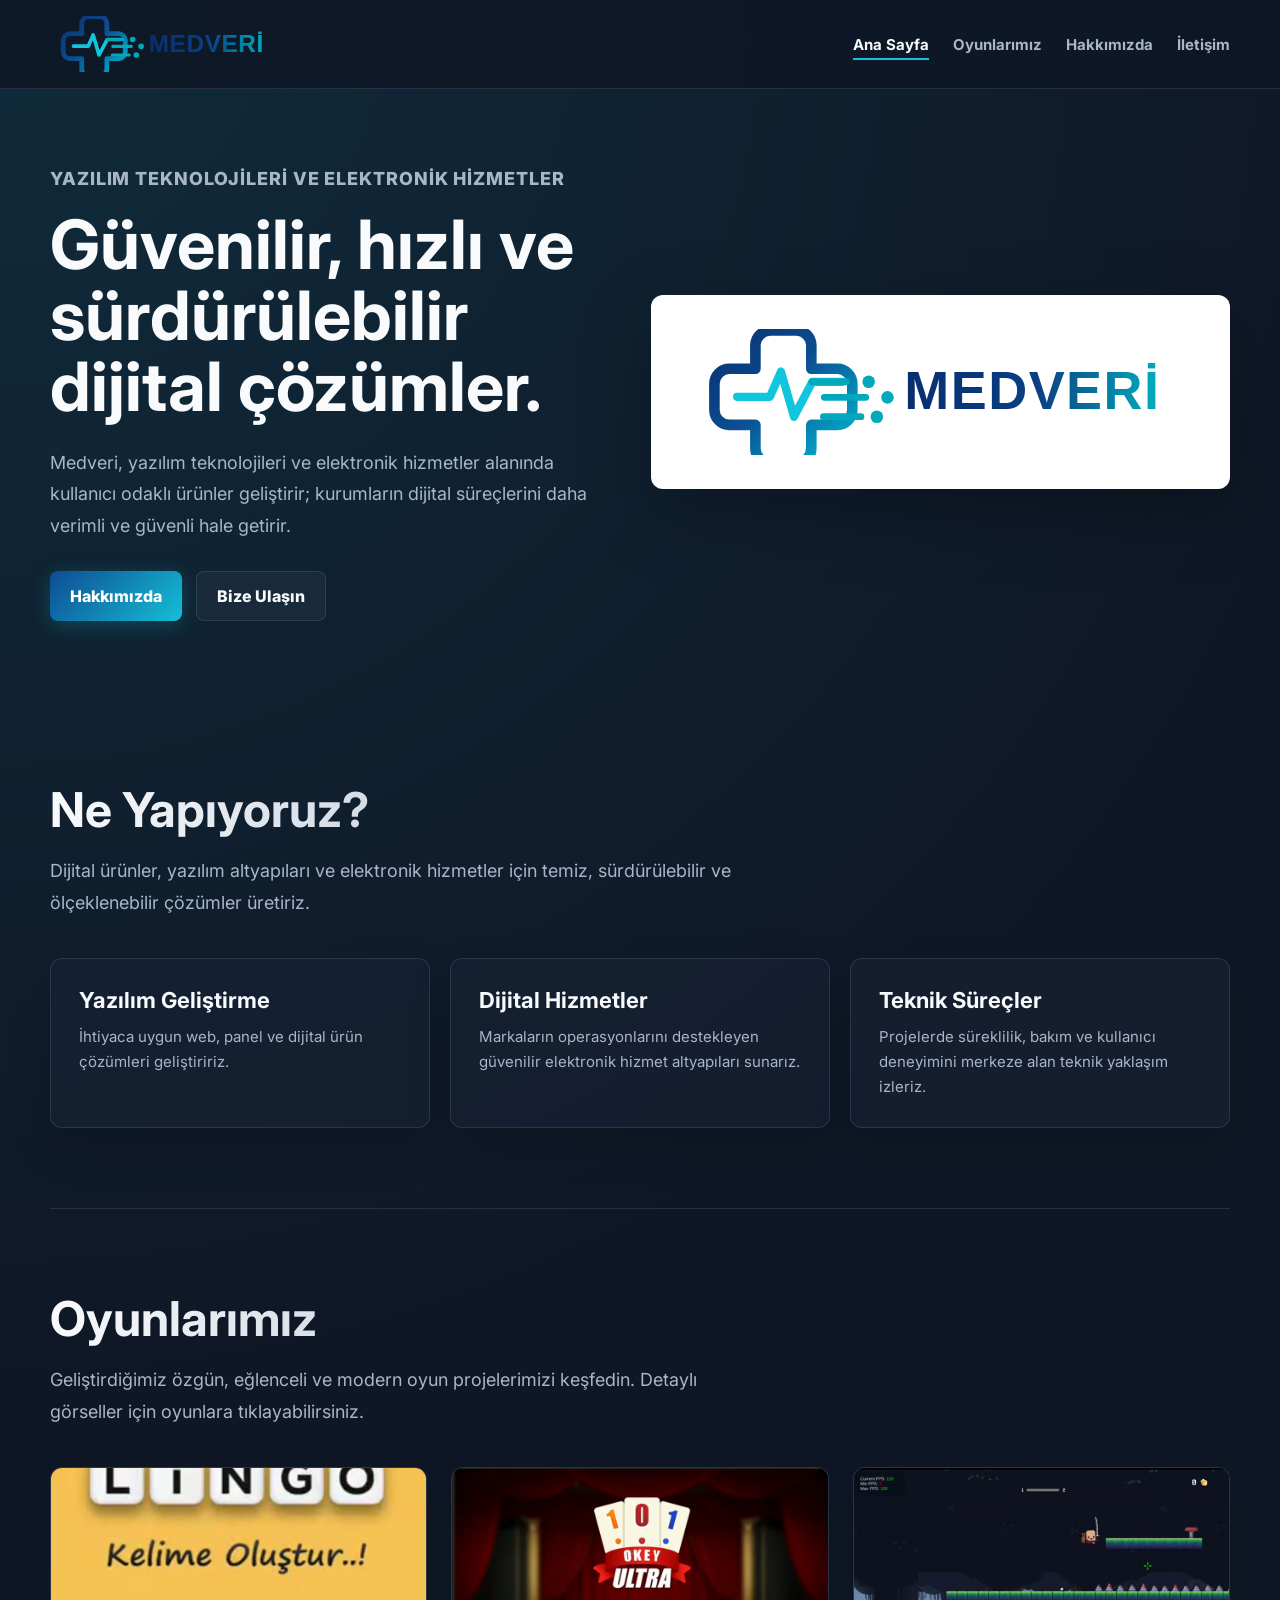
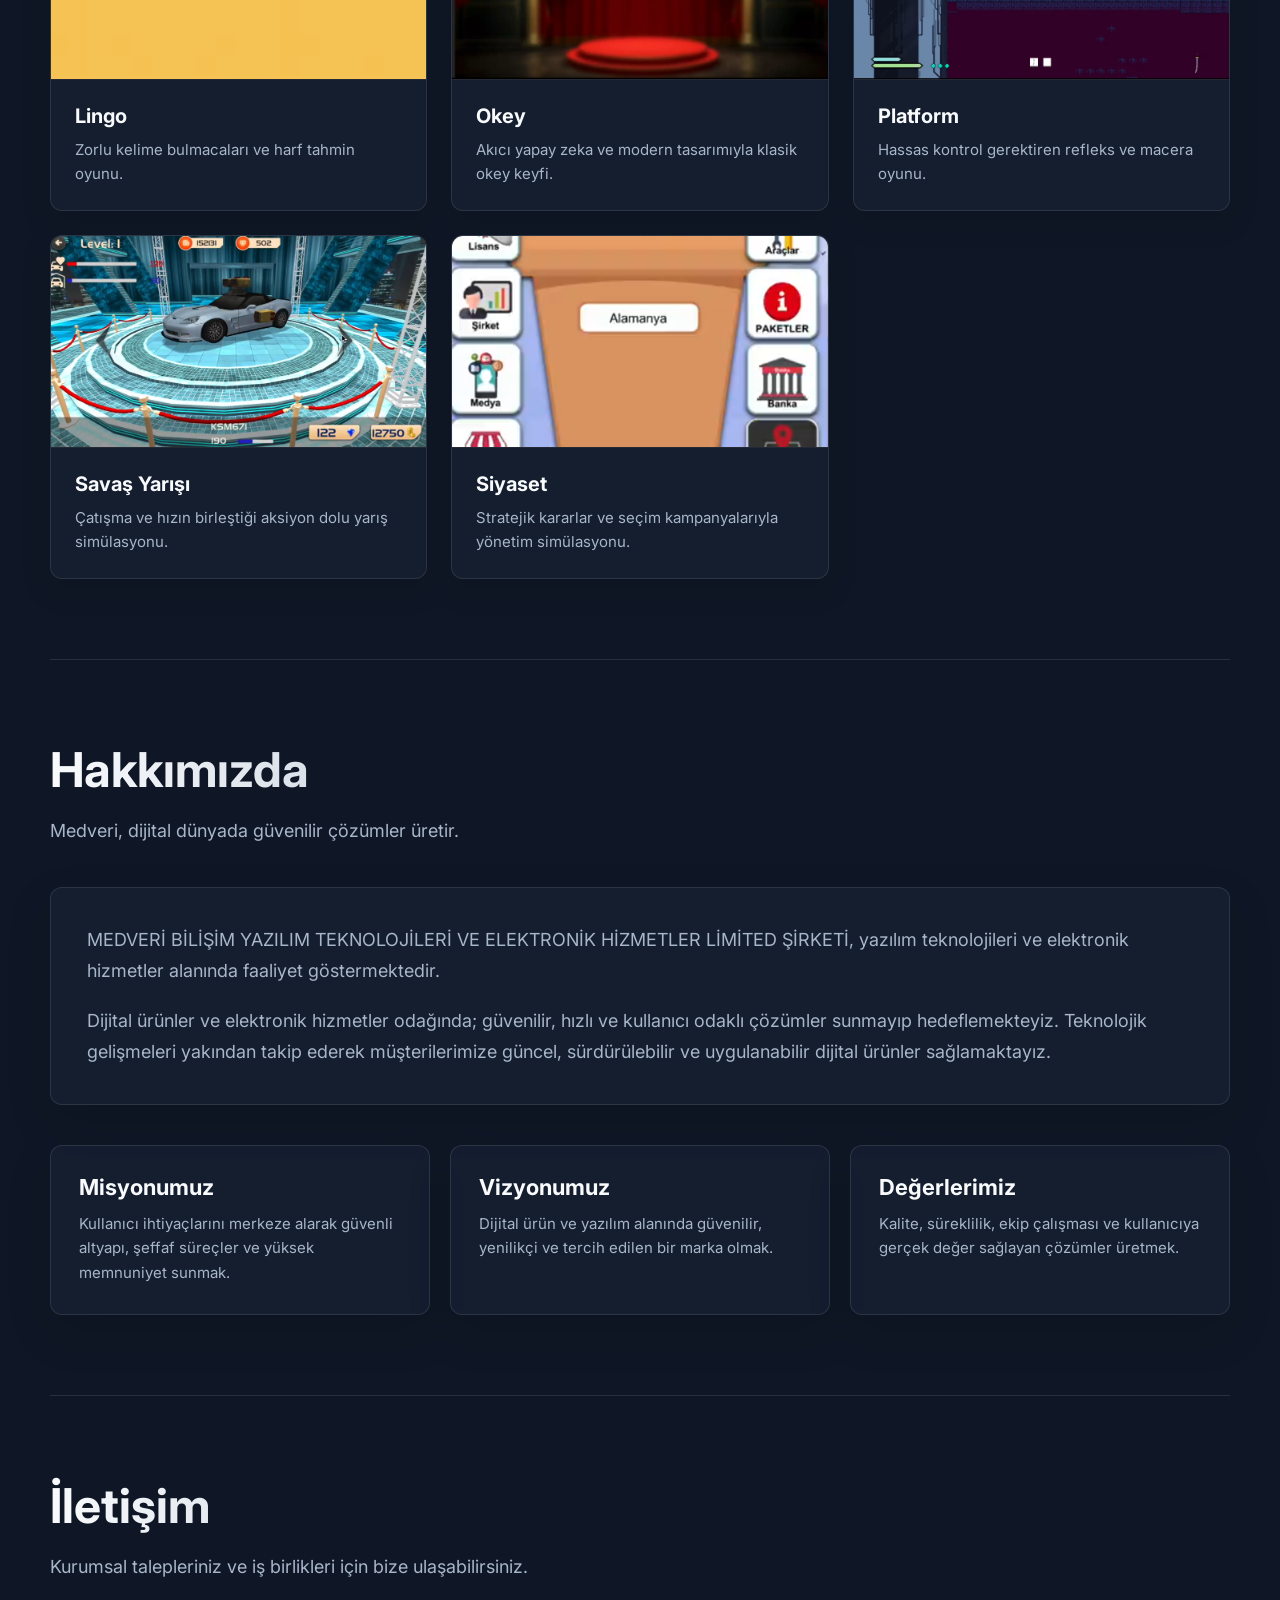
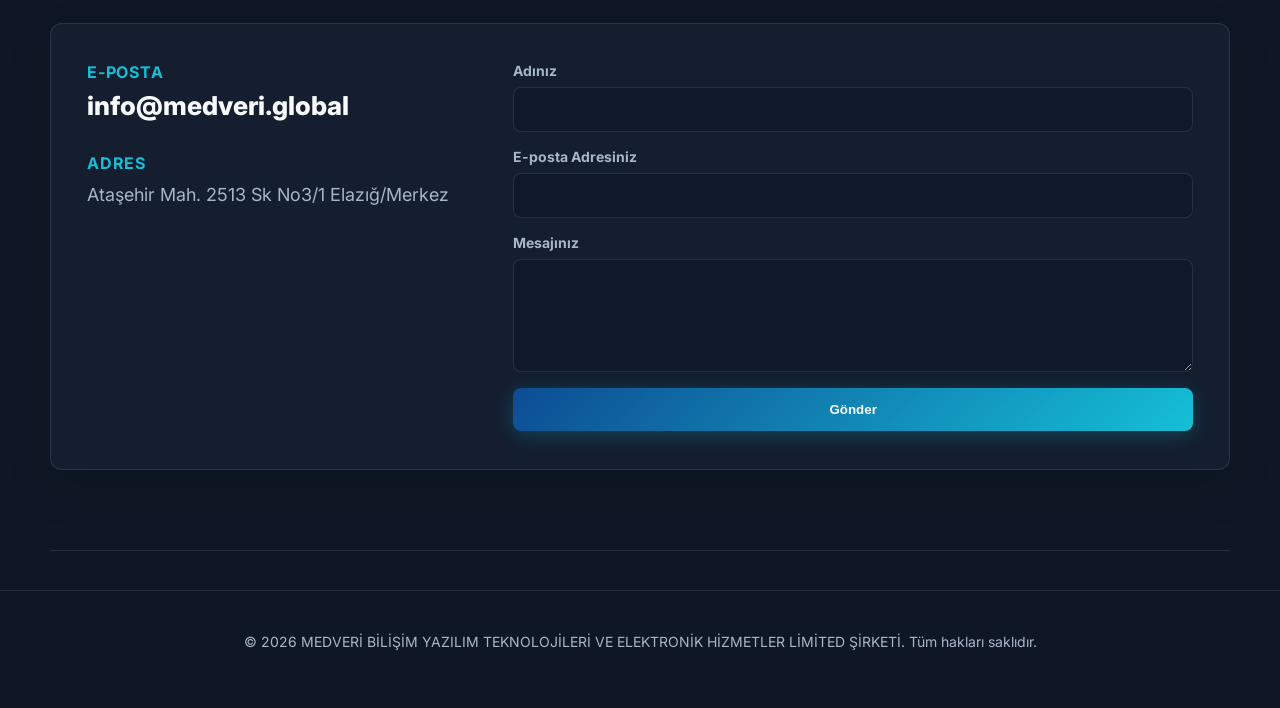
==== commit 9b6f4e22: "feat: tek sayfa yapisi, oyun galerisi, iletisim guncelleme, smooth scroll animasyonlari" ====
--- a/index.html
+++ b/index.html
@@ -3,12 +3,12 @@
 <head>
   <meta charset="utf-8">
   <meta name="viewport" content="width=device-width, initial-scale=1">
-  <title>Medveri | Yaz&#305;l&#305;m Teknolojileri ve Elektronik Hizmetler</title>
-  <meta name="description" content="MEDVERI BILISIM YAZILIM TEKNOLOJILERI VE ELEKTRONIK HIZMETLER LIMITED SIRKETI, yazilim teknolojileri ve elektronik hizmetler alaninda guvenilir dijital cozumler sunar.">
+  <title>Medveri | Yazılım Teknolojileri ve Elektronik Hizmetler</title>
+  <meta name="description" content="MEDVERI BILISIM YAZILIM TEKNOLOJILERI VE ELEKTRONIK HIZMETLER LIMITED SIRKETI, yazılım teknolojileri ve elektronik hizmetler alanında güvenilir dijital çözümler sunar.">
   <link rel="canonical" href="https://medveri.net/">
   <meta property="og:type" content="website">
   <meta property="og:title" content="Medveri">
-  <meta property="og:description" content="Yazilim teknolojileri ve elektronik hizmetler alaninda guvenilir dijital cozumler.">
+  <meta property="og:description" content="Yazılım teknolojileri ve elektronik hizmetler alanında güvenilir dijital çözümler.">
   <meta property="og:url" content="https://medveri.net/">
   <meta property="og:image" content="https://medveri.net/logo.svg">
   <link rel="icon" type="image/svg+xml" href="/favicon.svg">
@@ -17,60 +17,476 @@
   <link rel="preconnect" href="https://fonts.gstatic.com" crossorigin>
   <link href="https://fonts.googleapis.com/css2?family=Inter:wght@400;500;600;700;800&display=swap" rel="stylesheet">
   <link rel="stylesheet" href="/style.css">
-  <script type="application/ld+json">{"@context":"https://schema.org","@type":"Organization","name":"Medveri","url":"https://medveri.net/","logo":"https://medveri.net/logo.svg","email":"akifergunduz@medveri.com"}</script>
+  <script type="application/ld+json">{"@context":"https://schema.org","@type":"Organization","name":"Medveri","url":"https://medveri.net/","logo":"https://medveri.net/logo.svg","email":"info@medveri.global"}</script>
 </head>
 <body>
   <header class="site-header">
-    <a class="brand" href="/" aria-label="Medveri ana sayfa">
-      <img src="/logo.svg" alt="Medveri">
-    </a>
-    <nav class="nav" aria-label="Ana menu">
-      <a href="/">Ana Sayfa</a>
-      <a href="/about/">Hakk&#305;m&#305;zda</a>
-      <a href="/contact/">&#304;leti&#351;im</a>
-    </nav>
+    <div class="header-container">
+      <a class="brand" href="#home" aria-label="Medveri ana sayfa">
+        <img src="/logo.svg" alt="Medveri">
+      </a>
+      <nav class="nav" aria-label="Ana menü">
+        <a href="#home" aria-current="page">Ana Sayfa</a>
+        <a href="#games">Oyunlarımız</a>
+        <a href="#about">Hakkımızda</a>
+        <a href="#contact">İletişim</a>
+      </nav>
+    </div>
   </header>
 
   <main>
-    <section class="hero">
+    <!-- Ana Sayfa (Hero) Bölümü -->
+    <section id="home" class="hero">
       <div class="hero-copy">
-        <p class="eyebrow">Yaz&#305;l&#305;m Teknolojileri ve Elektronik Hizmetler</p>
-        <h1>G&uuml;venilir, h&#305;zl&#305; ve s&uuml;rd&uuml;r&uuml;lebilir dijital &ccedil;&ouml;z&uuml;mler.</h1>
-        <p>Medveri, yaz&#305;l&#305;m teknolojileri ve elektronik hizmetler alan&#305;nda kullan&#305;c&#305; odakl&#305; &uuml;r&uuml;nler geli&#351;tirir; kurumlar&#305;n dijital s&uuml;re&ccedil;lerini daha verimli ve g&uuml;venli hale getirir.</p>
+        <p class="eyebrow">Yazılım Teknolojileri ve Elektronik Hizmetler</p>
+        <h1>Güvenilir, hızlı ve sürdürülebilir dijital çözümler.</h1>
+        <p>Medveri, yazılım teknolojileri ve elektronik hizmetler alanında kullanıcı odaklı ürünler geliştirir; kurumların dijital süreçlerini daha verimli ve güvenli hale getirir.</p>
         <div class="hero-actions">
-          <a class="button primary" href="/about/">Hakk&#305;m&#305;zda</a>
-          <a class="button ghost" href="/contact/">Bize Ula&#351;&#305;n</a>
+          <a class="button primary" href="#about">Hakkımızda</a>
+          <a class="button ghost" href="#contact">Bize Ulaşın</a>
         </div>
       </div>
       <div class="hero-mark" aria-hidden="true">
-        <img src="/logo.svg" alt="">
+        <img src="/logo.svg" alt="Medveri Logo">
       </div>
     </section>
 
+    <!-- Ne Yapıyoruz Bölümü -->
     <section class="section">
       <div class="section-heading">
-        <h2>Ne Yap&#305;yoruz?</h2>
-        <p>Dijital &uuml;r&uuml;nler, yaz&#305;l&#305;m altyap&#305;lar&#305; ve elektronik hizmetler i&ccedil;in temiz, s&uuml;rd&uuml;r&uuml;lebilir ve &ouml;l&ccedil;eklenebilir &ccedil;&ouml;z&uuml;mler &uuml;retiriz.</p>
+        <h2>Ne Yapıyoruz?</h2>
+        <p>Dijital ürünler, yazılım altyapıları ve elektronik hizmetler için temiz, sürdürülebilir ve ölçeklenebilir çözümler üretiriz.</p>
       </div>
       <div class="feature-grid">
         <article class="feature-card">
-          <h3>Yaz&#305;l&#305;m Geli&#351;tirme</h3>
-          <p>&#304;htiyaca uygun web, panel ve dijital &uuml;r&uuml;n &ccedil;&ouml;z&uuml;mleri geli&#351;tiririz.</p>
+          <h3>Yazılım Geliştirme</h3>
+          <p>İhtiyaca uygun web, panel ve dijital ürün çözümleri geliştiririz.</p>
         </article>
         <article class="feature-card">
           <h3>Dijital Hizmetler</h3>
-          <p>Markalar&#305;n operasyonlar&#305;n&#305; destekleyen g&uuml;venilir elektronik hizmet altyap&#305;lar&#305; sunar&#305;z.</p>
-        </article>
-        <article class="feature-card">
-          <h3>Teknik S&uuml;re&ccedil;ler</h3>
-          <p>Projelerde s&uuml;reklilik, bak&#305;m ve kullan&#305;c&#305; deneyimini merkeze alan teknik yakla&#351;&#305;m izleriz.</p>
-        </article>
+          <p>Markaların operasyonlarını destekleyen güvenilir elektronik hizmet altyapıları sunarız.</p>
+        </article>
+        <article class="feature-card">
+          <h3>Teknik Süreçler</h3>
+          <p>Projelerde süreklilik, bakım ve kullanıcı deneyimini merkeze alan teknik yaklaşım izleriz.</p>
+        </article>
+      </div>
+    </section>
+
+    <!-- Oyunlarımız Bölümü -->
+    <section id="games" class="section">
+      <div class="section-heading">
+        <h2>Oyunlarımız</h2>
+        <p>Geliştirdiğimiz özgün, eğlenceli ve modern oyun projelerimizi keşfedin. Detaylı görseller için oyunlara tıklayabilirsiniz.</p>
+      </div>
+      <div class="games-grid">
+        <!-- Lingo -->
+        <article class="game-card" data-game="Lingo" data-images="/media/Oyun_gorselleri/lingo/img1.png,/media/Oyun_gorselleri/lingo/img2.png,/media/Oyun_gorselleri/lingo/img3.png">
+          <div class="game-cover">
+            <img src="/media/Oyun_gorselleri/lingo/img1.png" alt="Lingo">
+            <div class="cover-overlay">
+              <span>Galeriyi Gör</span>
+            </div>
+          </div>
+          <div class="game-info">
+            <h3>Lingo</h3>
+            <p>Zorlu kelime bulmacaları ve harf tahmin oyunu.</p>
+          </div>
+        </article>
+
+        <!-- Okey -->
+        <article class="game-card" data-game="Okey" data-images="/media/Oyun_gorselleri/okey/img1.png,/media/Oyun_gorselleri/okey/img2.png,/media/Oyun_gorselleri/okey/img3.png,/media/Oyun_gorselleri/okey/img4.png,/media/Oyun_gorselleri/okey/img5.png,/media/Oyun_gorselleri/okey/img6.png,/media/Oyun_gorselleri/okey/img7.png,/media/Oyun_gorselleri/okey/img8.png,/media/Oyun_gorselleri/okey/img9.png">
+          <div class="game-cover">
+            <img src="/media/Oyun_gorselleri/okey/img1.png" alt="Okey">
+            <div class="cover-overlay">
+              <span>Galeriyi Gör</span>
+            </div>
+          </div>
+          <div class="game-info">
+            <h3>Okey</h3>
+            <p>Akıcı yapay zeka ve modern tasarımıyla klasik okey keyfi.</p>
+          </div>
+        </article>
+
+        <!-- Platform -->
+        <article class="game-card" data-game="Platform" data-images="/media/Oyun_gorselleri/platform/img1.png,/media/Oyun_gorselleri/platform/img2.png,/media/Oyun_gorselleri/platform/img3.png,/media/Oyun_gorselleri/platform/img4.png">
+          <div class="game-cover">
+            <img src="/media/Oyun_gorselleri/platform/img1.png" alt="Platform">
+            <div class="cover-overlay">
+              <span>Galeriyi Gör</span>
+            </div>
+          </div>
+          <div class="game-info">
+            <h3>Platform</h3>
+            <p>Hassas kontrol gerektiren refleks ve macera oyunu.</p>
+          </div>
+        </article>
+
+        <!-- Savaş Yarışı -->
+        <article class="game-card" data-game="Savaş Yarışı" data-images="/media/Oyun_gorselleri/savas_yarisi/img1.png,/media/Oyun_gorselleri/savas_yarisi/img2.png,/media/Oyun_gorselleri/savas_yarisi/img3.png,/media/Oyun_gorselleri/savas_yarisi/img4.png,/media/Oyun_gorselleri/savas_yarisi/img5.png">
+          <div class="game-cover">
+            <img src="/media/Oyun_gorselleri/savas_yarisi/img1.png" alt="Savaş Yarışı">
+            <div class="cover-overlay">
+              <span>Galeriyi Gör</span>
+            </div>
+          </div>
+          <div class="game-info">
+            <h3>Savaş Yarışı</h3>
+            <p>Çatışma ve hızın birleştiği aksiyon dolu yarış simülasyonu.</p>
+          </div>
+        </article>
+
+        <!-- Siyaset -->
+        <article class="game-card" data-game="Siyaset" data-images="/media/Oyun_gorselleri/siyaset/img1.png,/media/Oyun_gorselleri/siyaset/img2.png,/media/Oyun_gorselleri/siyaset/img3.png,/media/Oyun_gorselleri/siyaset/img4.png,/media/Oyun_gorselleri/siyaset/img5.png">
+          <div class="game-cover">
+            <img src="/media/Oyun_gorselleri/siyaset/img1.png" alt="Siyaset">
+            <div class="cover-overlay">
+              <span>Galeriyi Gör</span>
+            </div>
+          </div>
+          <div class="game-info">
+            <h3>Siyaset</h3>
+            <p>Stratejik kararlar ve seçim kampanyalarıyla yönetim simülasyonu.</p>
+          </div>
+        </article>
+      </div>
+    </section>
+
+    <!-- Hakkımızda Bölümü -->
+    <section id="about" class="section">
+      <div class="section-heading">
+        <h2>Hakkımızda</h2>
+        <p>Medveri, dijital dünyada güvenilir çözümler üretir.</p>
+      </div>
+      <div class="content-panel">
+        <p>MEDVERİ BİLİŞİM YAZILIM TEKNOLOJİLERİ VE ELEKTRONİK HİZMETLER LİMİTED ŞİRKETİ, yazılım teknolojileri ve elektronik hizmetler alanında faaliyet göstermektedir.</p>
+        <p>Dijital ürünler ve elektronik hizmetler odağında; güvenilir, hızlı ve kullanıcı odaklı çözümler sunmayıp hedeflemekteyiz. Teknolojik gelişmeleri yakından takip ederek müşterilerimize güncel, sürdürülebilir ve uygulanabilir dijital ürünler sağlamaktayız.</p>
+      </div>
+      <div class="feature-grid compact">
+        <article class="feature-card">
+          <h3>Misyonumuz</h3>
+          <p>Kullanıcı ihtiyaçlarını merkeze alarak güvenli altyapı, şeffaf süreçler ve yüksek memnuniyet sunmak.</p>
+        </article>
+        <article class="feature-card">
+          <h3>Vizyonumuz</h3>
+          <p>Dijital ürün ve yazılım alanında güvenilir, yenilikçi ve tercih edilen bir marka olmak.</p>
+        </article>
+        <article class="feature-card">
+          <h3>Değerlerimiz</h3>
+          <p>Kalite, süreklilik, ekip çalışması ve kullanıcıya gerçek değer sağlayan çözümler üretmek.</p>
+        </article>
+      </div>
+    </section>
+
+    <!-- İletişim Bölümü -->
+    <section id="contact" class="section">
+      <div class="section-heading">
+        <h2>İletişim</h2>
+        <p>Kurumsal talepleriniz ve iş birlikleri için bize ulaşabilirsiniz.</p>
+      </div>
+      <div class="contact-panel">
+        <div class="contact-details">
+          <div class="contact-item">
+            <h3>E-posta</h3>
+            <a href="mailto:info@medveri.global">info@medveri.global</a>
+          </div>
+          <div class="contact-item" style="margin-top: 32px;">
+            <h3>Adres</h3>
+            <p style="color: var(--muted); font-size: 18px; line-height: 1.6; margin: 8px 0 0 0;">Ataşehir Mah. 2513 Sk No3/1 Elazığ/Merkez</p>
+          </div>
+        </div>
+        <form action="mailto:info@medveri.global" method="post" enctype="text/plain">
+          <label>
+            Adınız
+            <input name="name" type="text" autocomplete="name" required>
+          </label>
+          <label>
+            E-posta Adresiniz
+            <input name="email" type="email" autocomplete="email" required>
+          </label>
+          <label>
+            Mesajınız
+            <textarea name="message" rows="5" required></textarea>
+          </label>
+          <button class="button primary" type="submit">Gönder</button>
+        </form>
       </div>
     </section>
   </main>
 
   <footer class="site-footer">
-    <p>&copy; 2026 MEDVER&#304; B&#304;L&#304;&#350;&#304;M YAZILIM TEKNOLOJ&#304;LER&#304; VE ELEKTRON&#304;K H&#304;ZMETLER L&#304;M&#304;TED &#350;&#304;RKET&#304;. T&uuml;m haklar&#305; sakl&#305;d&#305;r.</p>
+    <p>&copy; 2026 MEDVERİ BİLİŞİM YAZILIM TEKNOLOJİLERİ VE ELEKTRONİK HİZMETLER LİMİTED ŞİRKETİ. Tüm hakları saklıdır.</p>
   </footer>
+
+  <!-- Oyun Galerisi Modalı -->
+  <div id="gallery-modal" class="modal-overlay" aria-hidden="true" role="dialog">
+    <div class="modal-container">
+      <button class="modal-close" id="close-gallery" aria-label="Kapat">&times;</button>
+      <h2 id="gallery-title" class="modal-title">Oyun Galerisi</h2>
+      <div id="gallery-grid" class="gallery-grid">
+        <!-- JavaScript ile doldurulacak -->
+      </div>
+    </div>
+  </div>
+
+  <!-- Tam Ekran Görsel Modalı (Lightbox) -->
+  <div id="lightbox-modal" class="modal-overlay lightbox" aria-hidden="true" role="dialog">
+    <button class="modal-close lightbox-close" id="close-lightbox" aria-label="Kapat">&times;</button>
+    <button class="lightbox-arrow prev" id="prev-lightbox" aria-label="Önceki Görsel">&#10094;</button>
+    <button class="lightbox-arrow next" id="next-lightbox" aria-label="Sonraki Görsel">&#10095;</button>
+    <div class="lightbox-content">
+      <img id="lightbox-image" src="" alt="Tam ekran görsel">
+    </div>
+  </div>
+
+  <!-- Etkileşim Scripti -->
+  <script>
+    document.addEventListener('DOMContentLoaded', () => {
+      // 1. Scrollspy: Aktif Navigasyon Takibi
+      const sections = document.querySelectorAll('section[id]');
+      const navLinks = document.querySelectorAll('.nav a');
+
+      const observerOptions = {
+        root: null,
+        rootMargin: '-30% 0px -60% 0px', // Bölüm ekranın orta kısmına geldiğinde tetikler
+        threshold: 0
+      };
+
+      const observer = new IntersectionObserver((entries) => {
+        entries.forEach((entry) => {
+          if (entry.isIntersecting) {
+            const id = entry.target.getAttribute('id');
+            navLinks.forEach((link) => {
+              if (link.getAttribute('href') === `#${id}`) {
+                link.setAttribute('aria-current', 'page');
+              } else {
+                link.removeAttribute('aria-current');
+              }
+            });
+          }
+        });
+      }, observerOptions);
+
+      sections.forEach((section) => observer.observe(section));
+
+      // Bölümleri yumuşakça gösterme (Fade-in & Slide-up reveal)
+      const revealObserverOptions = {
+        root: null,
+        threshold: 0.05,
+        rootMargin: '0px 0px -50px 0px'
+      };
+
+      const revealObserver = new IntersectionObserver((entries) => {
+        entries.forEach(entry => {
+          if (entry.isIntersecting) {
+            entry.target.classList.add('revealed');
+          }
+        });
+      }, revealObserverOptions);
+
+      // ID'si olsun veya olmasın, tüm section ve hero alanlarını izle
+      document.querySelectorAll('.section, .hero').forEach((sec) => revealObserver.observe(sec));
+
+      // 2. Custom requestAnimationFrame Tabanlı Pürüzsüz Kaydırma (OS Ayarlarından Bağımsız)
+      function smoothScrollTo(targetPosition, duration = 800) {
+        const startPosition = window.pageYOffset || document.documentElement.scrollTop;
+        const distance = targetPosition - startPosition;
+        let startTime = null;
+
+        function easeOutCubic(t) {
+          return 1 - Math.pow(1 - t, 3);
+        }
+
+        function animation(currentTime) {
+          if (startTime === null) startTime = currentTime;
+          const timeElapsed = currentTime - startTime;
+          const run = easeOutCubic(Math.min(timeElapsed / duration, 1));
+          
+          window.scrollTo(0, startPosition + distance * run);
+
+          if (timeElapsed < duration) {
+            requestAnimationFrame(animation);
+          }
+        }
+
+        requestAnimationFrame(animation);
+      }
+
+      document.querySelectorAll('a[href^="#"]').forEach(link => {
+        link.addEventListener('click', (e) => {
+          const href = link.getAttribute('href');
+          if (href.startsWith('#')) {
+            e.preventDefault();
+            const targetId = href.substring(1);
+            const targetSection = document.getElementById(targetId);
+            
+            if (targetSection) {
+              const headerHeight = document.querySelector('.site-header').offsetHeight || 80;
+              const targetPosition = targetSection.offsetTop - headerHeight;
+
+              smoothScrollTo(targetPosition, 900); // 900ms süren ease-out kaydırma
+
+              // URL hash'ini tarayıcıyı zıplatmadan güncelle
+              history.pushState(null, null, href);
+            }
+          }
+        });
+      });
+
+      // Sayfa yüklendiğinde URL'de hash varsa ofsetli pürüzsüz kaydır
+      if (window.location.hash) {
+        const targetId = window.location.hash.substring(1);
+        const targetSection = document.getElementById(targetId);
+        if (targetSection) {
+          setTimeout(() => {
+            const headerHeight = document.querySelector('.site-header').offsetHeight || 80;
+            const targetPosition = targetSection.offsetTop - headerHeight;
+            smoothScrollTo(targetPosition, 900);
+          }, 200);
+        }
+      }
+
+      // 3. Galeri ve Lightbox Mantığı
+      const galleryModal = document.getElementById('gallery-modal');
+      const galleryTitle = document.getElementById('gallery-title');
+      const galleryGrid = document.getElementById('gallery-grid');
+      const closeGalleryBtn = document.getElementById('close-gallery');
+
+      const lightboxModal = document.getElementById('lightbox-modal');
+      const lightboxImage = document.getElementById('lightbox-image');
+      const closeLightboxBtn = document.getElementById('close-lightbox');
+      const prevLightboxBtn = document.getElementById('prev-lightbox');
+      const nextLightboxBtn = document.getElementById('next-lightbox');
+
+      const body = document.body;
+
+      let currentImages = [];
+      let currentImageIndex = 0;
+
+      // Lightbox görselini güncelle
+      function updateLightbox() {
+        if (currentImages.length > 0) {
+          lightboxImage.src = currentImages[currentImageIndex];
+        }
+      }
+
+      function showPrevImage() {
+        if (currentImages.length > 0) {
+          currentImageIndex = (currentImageIndex - 1 + currentImages.length) % currentImages.length;
+          updateLightbox();
+        }
+      }
+
+      function showNextImage() {
+        if (currentImages.length > 0) {
+          currentImageIndex = (currentImageIndex + 1) % currentImages.length;
+          updateLightbox();
+        }
+      }
+
+      // İleri/Geri buton dinleyicileri
+      prevLightboxBtn.addEventListener('click', (e) => {
+        e.stopPropagation();
+        showPrevImage();
+      });
+
+      nextLightboxBtn.addEventListener('click', (e) => {
+        e.stopPropagation();
+        showNextImage();
+      });
+
+      // Oyun kartlarına tıklama
+      document.querySelectorAll('.game-card').forEach((card) => {
+        card.addEventListener('click', () => {
+          const gameName = card.getAttribute('data-game');
+          const imagesStr = card.getAttribute('data-images');
+          const images = imagesStr ? imagesStr.split(',') : [];
+
+          currentImages = images;
+          currentImageIndex = 0;
+
+          // Başlığı ayarla
+          galleryTitle.textContent = `${gameName} - Ekran Görüntüleri`;
+
+          // Izgarayı temizle ve doldur
+          galleryGrid.innerHTML = '';
+          images.forEach((imgSrc, index) => {
+            const wrapper = document.createElement('div');
+            wrapper.className = 'gallery-item';
+            
+            const img = document.createElement('img');
+            img.src = imgSrc;
+            img.alt = `${gameName} Ekran Görüntüsü`;
+            img.loading = 'lazy';
+
+            wrapper.appendChild(img);
+            galleryGrid.appendChild(wrapper);
+
+            // Görsele tıklandığında Lightbox açılması
+            wrapper.addEventListener('click', (e) => {
+              e.stopPropagation(); // Galeri modalı tıklama olayını engelle
+              currentImageIndex = index;
+              updateLightbox();
+              openModal(lightboxModal);
+            });
+          });
+
+          // Galeri modalını aç
+          openModal(galleryModal);
+        });
+      });
+
+      // Modalları açma / kapama yardımcı fonksiyonları
+      function openModal(modal) {
+        modal.classList.add('active');
+        modal.setAttribute('aria-hidden', 'false');
+        body.classList.add('modal-open');
+      }
+
+      function closeModal(modal) {
+        modal.classList.remove('active');
+        modal.setAttribute('aria-hidden', 'true');
+        
+        // Eğer hiçbir modal aktif değilse body scroll'unu geri getir
+        if (!document.querySelector('.modal-overlay.active')) {
+          body.classList.remove('modal-open');
+        }
+      }
+
+      // Kapatma butonları dinleyicileri
+      closeGalleryBtn.addEventListener('click', () => closeModal(galleryModal));
+      closeLightboxBtn.addEventListener('click', () => closeModal(lightboxModal));
+
+      // Dış alana tıklayarak kapatma
+      galleryModal.addEventListener('click', (e) => {
+        if (e.target === galleryModal) {
+          closeModal(galleryModal);
+        }
+      });
+
+      lightboxModal.addEventListener('click', (e) => {
+        if (e.target === lightboxModal) {
+          closeModal(lightboxModal);
+        }
+      });
+
+      // ESC ve ok tuşları ile kontrol
+      document.addEventListener('keydown', (e) => {
+        if (e.key === 'Escape') {
+          if (lightboxModal.classList.contains('active')) {
+            closeModal(lightboxModal);
+          } else if (galleryModal.classList.contains('active')) {
+            closeModal(galleryModal);
+          }
+        } else if (lightboxModal.classList.contains('active')) {
+          if (e.key === 'ArrowLeft') {
+            showPrevImage();
+          } else if (e.key === 'ArrowRight') {
+            showNextImage();
+          }
+        }
+      });
+    });
+  </script>
 </body>
 </html>
--- a/style.css
+++ b/style.css
@@ -9,6 +9,8 @@
   --blue: #0d4c93;
   --cyan: #15bfd6;
   --accent: #0ea5e9;
+  --radius: 12px;
+  --transition: all 0.3s cubic-bezier(0.4, 0, 0.2, 1);
 }
 
 * {
@@ -17,6 +19,7 @@
 
 html {
   scroll-behavior: smooth;
+  scroll-padding-top: 90px; /* Sticky header offset */
 }
 
 body {
@@ -29,14 +32,32 @@
   letter-spacing: 0;
 }
 
+body.modal-open {
+  overflow: hidden;
+}
+
 a {
   color: inherit;
-}
-
+  text-decoration: none;
+}
+
+/* Header & Sticky Navigation */
 .site-header {
+  position: sticky;
+  top: 0;
+  z-index: 100;
+  width: 100%;
+  background: rgba(15, 23, 38, 0.85);
+  backdrop-filter: blur(16px);
+  -webkit-backdrop-filter: blur(16px);
+  border-bottom: 1px solid var(--line);
+  padding: 16px 0;
+  transition: var(--transition);
+}
+
+.header-container {
   width: min(1180px, calc(100% - 32px));
   margin: 0 auto;
-  padding: 22px 0 14px;
   display: flex;
   align-items: center;
   justify-content: space-between;
@@ -52,7 +73,7 @@
 
 .nav {
   display: flex;
-  gap: 22px;
+  gap: 24px;
   align-items: center;
   flex-wrap: wrap;
   justify-content: flex-end;
@@ -61,13 +82,31 @@
 .nav a {
   color: var(--muted);
   font-weight: 700;
-  text-decoration: none;
   font-size: 15px;
+  position: relative;
+  padding: 4px 0;
+  transition: color 0.2s ease;
+}
+
+.nav a::after {
+  content: '';
+  position: absolute;
+  bottom: -2px;
+  left: 0;
+  width: 0;
+  height: 2px;
+  background: var(--cyan);
+  transition: width 0.2s ease;
 }
 
 .nav a:hover,
 .nav a[aria-current="page"] {
   color: var(--text);
+}
+
+.nav a:hover::after,
+.nav a[aria-current="page"]::after {
+  width: 100%;
 }
 
 main {
@@ -75,6 +114,20 @@
   margin: 0 auto;
 }
 
+/* Scroll Reveal Animations */
+.hero, .section {
+  opacity: 0;
+  transform: translateY(30px);
+  transition: opacity 1s cubic-bezier(0.16, 1, 0.3, 1), transform 1s cubic-bezier(0.16, 1, 0.3, 1);
+  will-change: transform, opacity;
+}
+
+.hero.revealed, .section.revealed {
+  opacity: 1;
+  transform: translateY(0);
+}
+
+/* Hero Section */
 .hero {
   min-height: auto;
   display: grid;
@@ -95,12 +148,10 @@
   font-size: 14px;
   font-weight: 800;
   text-transform: uppercase;
-}
-
-h1,
-h2,
-h3,
-p {
+  letter-spacing: 0.05em;
+}
+
+h1, h2, h3, p {
   margin-top: 0;
 }
 
@@ -109,14 +160,6 @@
   line-height: 1.05;
   margin-bottom: 24px;
   max-width: 720px;
-}
-
-.page-hero h1 {
-  font-size: clamp(40px, 5vw, 62px);
-}
-
-.page-hero.slim {
-  padding: 54px 0 42px;
 }
 
 .hero-copy p,
@@ -140,24 +183,38 @@
   border-radius: 8px;
   padding: 14px 20px;
   font-weight: 800;
-  text-decoration: none;
   cursor: pointer;
+  display: inline-flex;
+  align-items: center;
+  justify-content: center;
+  transition: var(--transition);
 }
 
 .button.primary {
   background: linear-gradient(135deg, var(--blue), var(--cyan));
   color: #fff;
   border: 0;
+  box-shadow: 0 4px 20px rgba(21, 191, 214, 0.25);
+}
+
+.button.primary:hover {
+  transform: translateY(-2px);
+  box-shadow: 0 6px 24px rgba(21, 191, 214, 0.4);
 }
 
 .button.ghost {
   color: var(--text);
   background: rgba(255, 255, 255, 0.04);
+}
+
+.button.ghost:hover {
+  background: rgba(255, 255, 255, 0.08);
+  border-color: rgba(255, 255, 255, 0.2);
 }
 
 .hero-mark {
   background: #ffffff;
-  border-radius: 8px;
+  border-radius: var(--radius);
   padding: 34px;
   box-shadow: 0 24px 70px rgba(0, 0, 0, 0.26);
 }
@@ -168,82 +225,398 @@
   height: auto;
 }
 
-.section,
-.page-hero,
-.content-panel,
-.contact-panel {
-  padding: 64px 0;
+/* Sections General */
+.section {
+  padding: 80px 0;
+  border-bottom: 1px solid var(--line);
 }
 
 .section-heading {
   max-width: 720px;
-  margin-bottom: 30px;
-}
-
-.section-heading h2,
-.contact-panel h2 {
-  font-size: clamp(30px, 4vw, 46px);
-  margin-bottom: 14px;
-}
-
+  margin-bottom: 40px;
+}
+
+.section-heading h2 {
+  font-size: clamp(32px, 4.5vw, 48px);
+  margin-bottom: 16px;
+  background: linear-gradient(to right, var(--text), var(--muted));
+  -webkit-background-clip: text;
+  -webkit-text-fill-color: transparent;
+}
+
+/* Feature Cards & Grid */
 .feature-grid {
   display: grid;
   grid-template-columns: repeat(3, minmax(0, 1fr));
-  gap: 18px;
+  gap: 20px;
 }
 
 .feature-grid.compact {
   margin-top: 24px;
-  padding-bottom: 80px;
 }
 
 .feature-card,
 .content-panel,
 .contact-panel {
-  background: rgba(29, 42, 64, 0.82);
+  background: rgba(23, 34, 53, 0.65);
   border: 1px solid var(--line);
-  border-radius: 8px;
+  border-radius: var(--radius);
   box-shadow: 0 18px 46px rgba(0, 0, 0, 0.14);
+  backdrop-filter: blur(8px);
 }
 
 .feature-card {
   padding: 28px;
+  transition: var(--transition);
+}
+
+.feature-card:hover {
+  transform: translateY(-4px);
+  border-color: rgba(21, 191, 214, 0.3);
+  background: rgba(29, 42, 64, 0.8);
 }
 
 .feature-card h3 {
   font-size: 22px;
   margin-bottom: 12px;
+  color: var(--text);
 }
 
 .feature-card p {
   color: var(--muted);
   line-height: 1.65;
   margin-bottom: 0;
+  font-size: 15px;
 }
 
 .content-panel {
-  padding: 34px 36px;
+  padding: 36px;
+  margin-bottom: 40px;
+}
+
+.content-panel p {
+  margin-bottom: 18px;
 }
 
 .content-panel p:last-child {
   margin-bottom: 0;
 }
 
+/* Games Section & Cards */
+.games-grid {
+  display: grid;
+  grid-template-columns: repeat(auto-fill, minmax(320px, 1fr));
+  gap: 24px;
+  margin-top: 30px;
+}
+
+.game-card {
+  background: rgba(23, 34, 53, 0.65);
+  border: 1px solid var(--line);
+  border-radius: var(--radius);
+  overflow: hidden;
+  box-shadow: 0 10px 30px rgba(0, 0, 0, 0.15);
+  cursor: pointer;
+  transition: var(--transition);
+  display: flex;
+  flex-direction: column;
+}
+
+.game-card:hover {
+  transform: translateY(-6px);
+  box-shadow: 0 20px 40px rgba(21, 191, 214, 0.15);
+  border-color: rgba(21, 191, 214, 0.3);
+  background: rgba(29, 42, 64, 0.8);
+}
+
+.game-cover {
+  position: relative;
+  width: 100%;
+  padding-top: 56.25%; /* 16:9 Aspect Ratio */
+  overflow: hidden;
+  background: #0b111e;
+  border-bottom: 1px solid var(--line);
+}
+
+.game-cover img {
+  position: absolute;
+  top: 0;
+  left: 0;
+  width: 100%;
+  height: 100%;
+  object-fit: cover;
+  transition: transform 0.5s cubic-bezier(0.4, 0, 0.2, 1);
+}
+
+.game-card:hover .game-cover img {
+  transform: scale(1.06);
+}
+
+.cover-overlay {
+  position: absolute;
+  top: 0;
+  left: 0;
+  width: 100%;
+  height: 100%;
+  background: rgba(15, 23, 38, 0.5);
+  backdrop-filter: blur(4px);
+  -webkit-backdrop-filter: blur(4px);
+  display: flex;
+  align-items: center;
+  justify-content: center;
+  opacity: 0;
+  transition: opacity 0.3s ease;
+}
+
+.game-card:hover .cover-overlay {
+  opacity: 1;
+}
+
+.cover-overlay span {
+  background: var(--cyan);
+  color: #0f1726;
+  padding: 10px 20px;
+  border-radius: 30px;
+  font-weight: 800;
+  font-size: 13px;
+  letter-spacing: 0.05em;
+  text-transform: uppercase;
+  box-shadow: 0 4px 15px rgba(21, 191, 214, 0.4);
+}
+
+.game-info {
+  padding: 24px;
+  flex-grow: 1;
+  display: flex;
+  flex-direction: column;
+}
+
+.game-info h3 {
+  margin: 0 0 10px;
+  font-size: 20px;
+  font-weight: 700;
+  color: var(--text);
+}
+
+.game-info p {
+  margin: 0;
+  color: var(--muted);
+  font-size: 15px;
+  line-height: 1.6;
+}
+
+/* Modals System (Gallery & Lightbox) */
+.modal-overlay {
+  position: fixed;
+  top: 0;
+  left: 0;
+  width: 100%;
+  height: 100%;
+  background: rgba(10, 15, 26, 0.75);
+  backdrop-filter: blur(16px);
+  -webkit-backdrop-filter: blur(16px);
+  z-index: 1000;
+  display: flex;
+  align-items: center;
+  justify-content: center;
+  opacity: 0;
+  visibility: hidden;
+  transition: opacity 0.3s ease, visibility 0.3s ease;
+  padding: 20px;
+}
+
+.modal-overlay.active {
+  opacity: 1;
+  visibility: visible;
+}
+
+.modal-container {
+  background: var(--panel);
+  border: 1px solid var(--line);
+  width: 100%;
+  max-width: 960px;
+  max-height: 85vh;
+  border-radius: 16px;
+  padding: 36px;
+  position: relative;
+  box-shadow: 0 25px 60px rgba(0, 0, 0, 0.4);
+  overflow-y: auto;
+  transform: scale(0.95);
+  transition: transform 0.3s cubic-bezier(0.4, 0, 0.2, 1);
+}
+
+.modal-overlay.active .modal-container {
+  transform: scale(1);
+}
+
+.modal-close {
+  position: absolute;
+  top: 20px;
+  right: 20px;
+  background: rgba(255, 255, 255, 0.05);
+  border: 1px solid var(--line);
+  color: var(--text);
+  font-size: 28px;
+  line-height: 1;
+  width: 42px;
+  height: 42px;
+  border-radius: 50%;
+  cursor: pointer;
+  display: flex;
+  align-items: center;
+  justify-content: center;
+  transition: background 0.2s ease, transform 0.2s ease;
+  z-index: 10;
+}
+
+.modal-close:hover {
+  background: rgba(255, 255, 255, 0.15);
+  transform: scale(1.05);
+}
+
+.modal-title {
+  margin: 0 0 24px;
+  font-size: 24px;
+  font-weight: 800;
+  color: var(--text);
+  border-bottom: 1px solid var(--line);
+  padding-bottom: 16px;
+}
+
+/* Modal Gallery Grid */
+.gallery-grid {
+  display: grid;
+  grid-template-columns: repeat(auto-fill, minmax(220px, 1fr));
+  gap: 16px;
+  align-items: start;
+}
+
+.gallery-item {
+  border-radius: 8px;
+  overflow: hidden;
+  background: #0b111e;
+  cursor: pointer;
+  border: 1px solid var(--line);
+  transition: var(--transition);
+  width: 100%;
+}
+
+.gallery-item:hover {
+  transform: scale(1.03);
+  border-color: var(--cyan);
+  box-shadow: 0 10px 20px rgba(21, 191, 214, 0.15);
+}
+
+.gallery-item img {
+  width: 100%;
+  height: auto;
+  display: block;
+  object-fit: contain;
+}
+
+/* Lightbox Modal Specifics */
+.modal-overlay.lightbox {
+  background: rgba(10, 15, 26, 0.9);
+  backdrop-filter: blur(24px);
+  -webkit-backdrop-filter: blur(24px);
+  padding: 0;
+}
+
+.lightbox-close {
+  position: fixed;
+  top: 24px;
+  right: 24px;
+  background: rgba(255, 255, 255, 0.1);
+  border-color: rgba(255, 255, 255, 0.15);
+}
+
+.lightbox-arrow {
+  position: fixed;
+  top: 50%;
+  transform: translateY(-50%);
+  background: rgba(255, 255, 255, 0.08);
+  border: 1px solid rgba(255, 255, 255, 0.15);
+  color: var(--text);
+  font-size: 24px;
+  width: 56px;
+  height: 56px;
+  border-radius: 50%;
+  cursor: pointer;
+  display: flex;
+  align-items: center;
+  justify-content: center;
+  transition: background 0.2s ease, transform 0.2s ease;
+  z-index: 1010;
+}
+
+.lightbox-arrow:hover {
+  background: rgba(255, 255, 255, 0.2);
+  transform: translateY(-50%) scale(1.08);
+}
+
+.lightbox-arrow.prev {
+  left: 24px;
+}
+
+.lightbox-arrow.next {
+  right: 24px;
+}
+
+.lightbox-content {
+  max-width: 90vw;
+  max-height: 90vh;
+  display: flex;
+  align-items: center;
+  justify-content: center;
+  transform: scale(0.95);
+  transition: transform 0.3s cubic-bezier(0.4, 0, 0.2, 1);
+}
+
+.modal-overlay.active.lightbox .lightbox-content {
+  transform: scale(1);
+}
+
+.lightbox-content img {
+  max-width: 100%;
+  max-height: 90vh;
+  border-radius: 8px;
+  box-shadow: 0 25px 60px rgba(0, 0, 0, 0.6);
+  object-fit: contain;
+}
+
+/* Contact Section & Form */
 .contact-panel {
   display: grid;
   grid-template-columns: minmax(260px, 0.72fr) minmax(0, 1.28fr);
   gap: 44px;
   align-items: start;
   padding: 38px 36px;
-  margin-bottom: 72px;
-}
-
-.contact-panel a {
+}
+
+.contact-details h2 {
+  font-size: clamp(28px, 3.5vw, 40px);
+  margin-bottom: 14px;
+}
+
+.contact-details h3 {
+  font-size: 16px;
+  text-transform: uppercase;
   color: var(--cyan);
-  font-size: clamp(18px, 2vw, 22px);
+  letter-spacing: 0.05em;
+  margin-bottom: 8px;
+}
+
+.contact-details a {
+  color: var(--text);
+  font-size: clamp(20px, 2.5vw, 26px);
   font-weight: 800;
   text-decoration: none;
   word-break: break-word;
+  transition: color 0.2s ease;
+}
+
+.contact-details a:hover {
+  color: var(--cyan);
 }
 
 form {
@@ -256,10 +629,10 @@
   gap: 8px;
   color: var(--muted);
   font-weight: 700;
-}
-
-input,
-textarea {
+  font-size: 14px;
+}
+
+input, textarea {
   width: 100%;
   border: 1px solid var(--line);
   border-radius: 8px;
@@ -267,30 +640,43 @@
   color: var(--text);
   padding: 13px 14px;
   font: inherit;
+  transition: var(--transition);
+}
+
+input:focus, textarea:focus {
+  outline: none;
+  border-color: var(--cyan);
+  box-shadow: 0 0 10px rgba(21, 191, 214, 0.15);
 }
 
 textarea {
   resize: vertical;
 }
 
+/* Footer */
 .site-footer {
-  border-top: 1px solid var(--line);
-  width: min(1180px, calc(100% - 32px));
-  margin: 0 auto;
-  padding: 28px 0 34px;
+  width: 100%;
+  padding: 40px 0;
   color: var(--muted);
   font-size: 14px;
   line-height: 1.6;
-}
-
+  text-align: center;
+  border-top: 1px solid var(--line);
+  margin-top: 40px;
+}
+
+/* Media Queries & Responsive Layouts */
 @media (max-width: 860px) {
-  .site-header {
+  .header-container {
+    flex-direction: column;
     align-items: flex-start;
-    flex-direction: column;
+    gap: 16px;
   }
 
   .nav {
     justify-content: flex-start;
+    gap: 18px;
+    width: 100%;
   }
 
   .hero,
@@ -300,17 +686,41 @@
 
   .hero {
     padding-top: 42px;
+    gap: 30px;
   }
 
   h1 {
-    font-size: clamp(38px, 12vw, 58px);
+    font-size: clamp(38px, 10vw, 54px);
   }
 
   .feature-grid {
     grid-template-columns: 1fr;
+    gap: 16px;
   }
 
   .hero-mark {
     padding: 26px;
   }
-}
+
+  .modal-container {
+    padding: 24px;
+  }
+
+  .gallery-grid {
+    grid-template-columns: repeat(auto-fill, minmax(180px, 1fr));
+  }
+
+  .lightbox-arrow {
+    width: 44px;
+    height: 44px;
+    font-size: 18px;
+  }
+
+  .lightbox-arrow.prev {
+    left: 12px;
+  }
+
+  .lightbox-arrow.next {
+    right: 12px;
+  }
+}
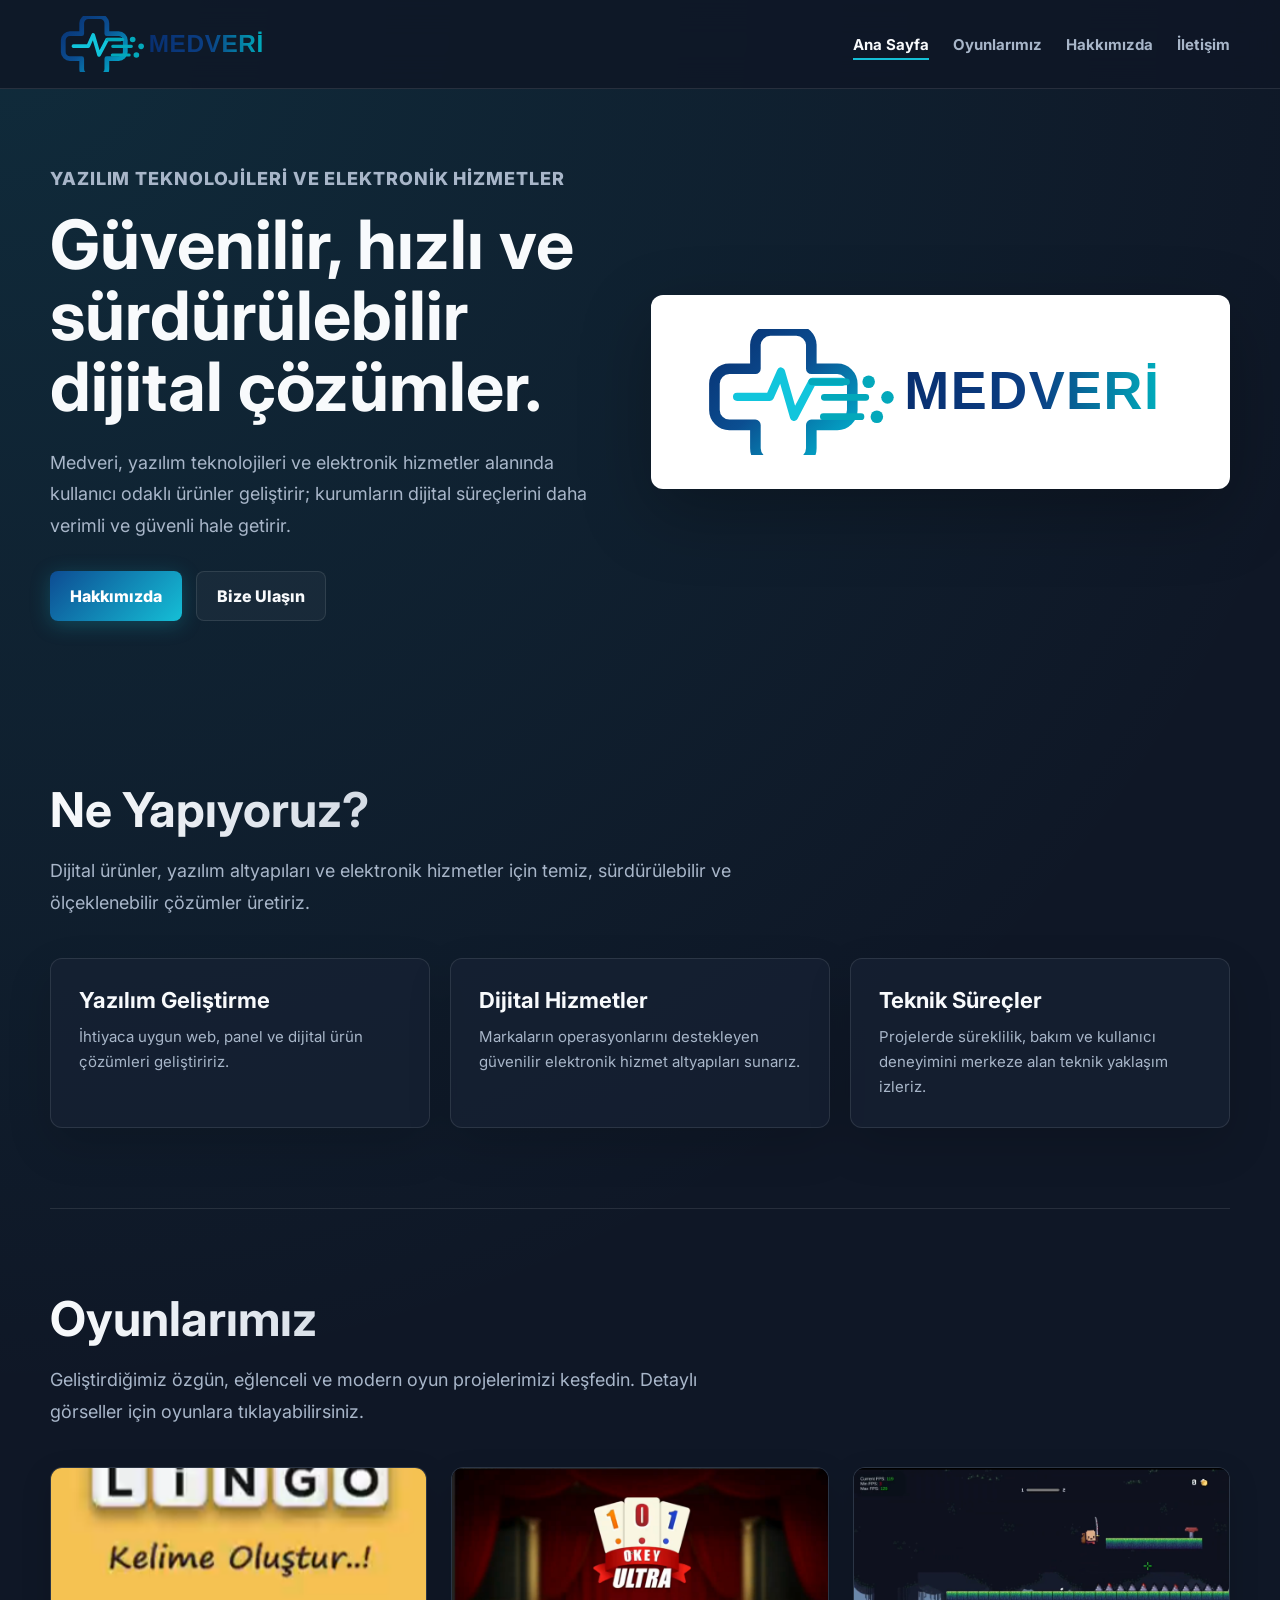
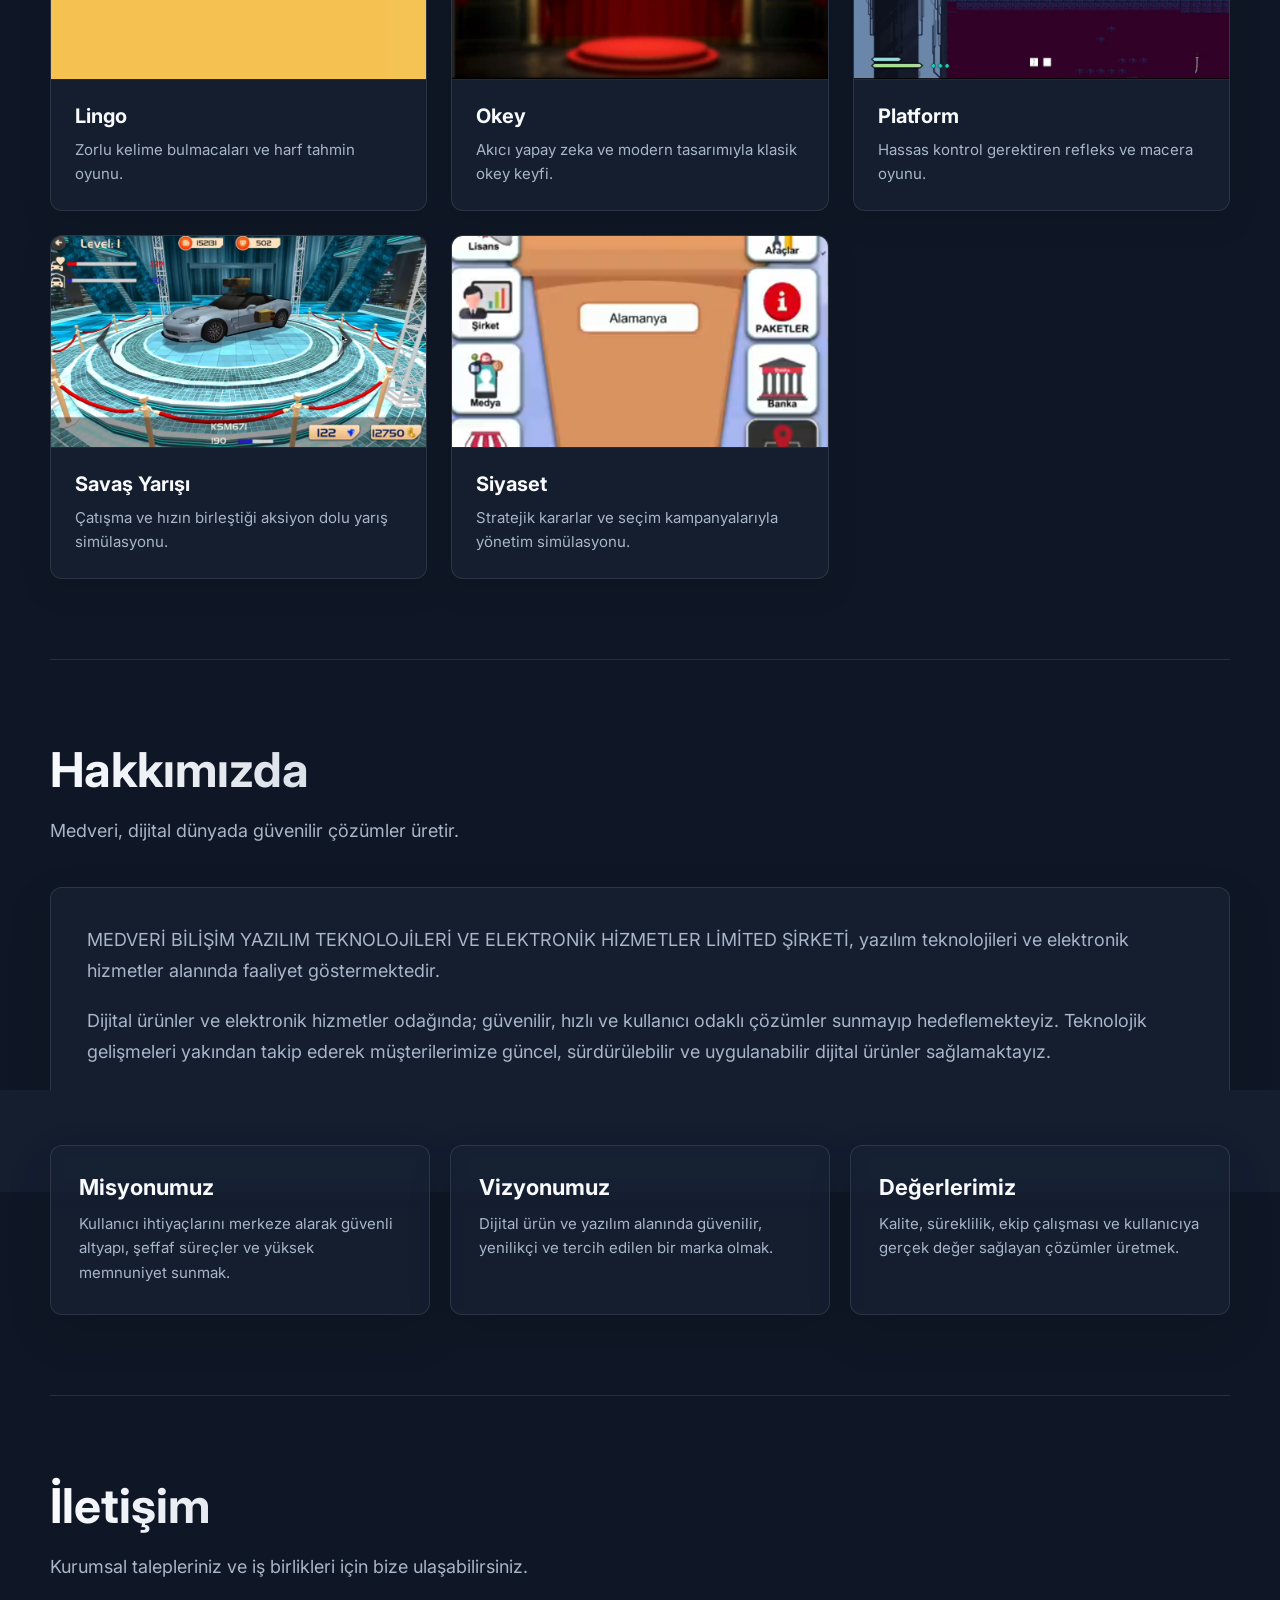
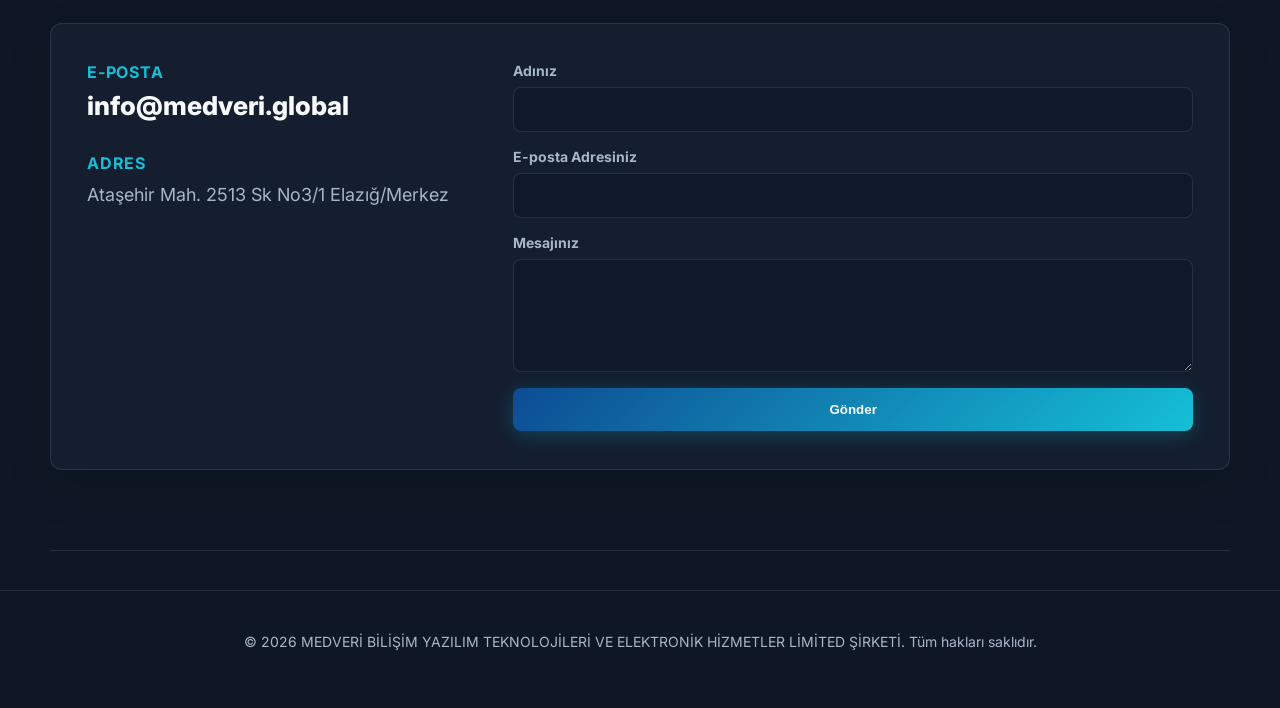
==== commit a2aca286: "feat: domain medveri.net'ten medveri.global'e tasindi - CNAME, sitemap, robots, canonical guncellend" ====
--- a/index.html
+++ b/index.html
@@ -5,19 +5,19 @@
   <meta name="viewport" content="width=device-width, initial-scale=1">
   <title>Medveri | Yazılım Teknolojileri ve Elektronik Hizmetler</title>
   <meta name="description" content="MEDVERI BILISIM YAZILIM TEKNOLOJILERI VE ELEKTRONIK HIZMETLER LIMITED SIRKETI, yazılım teknolojileri ve elektronik hizmetler alanında güvenilir dijital çözümler sunar.">
-  <link rel="canonical" href="https://medveri.net/">
+  <link rel="canonical" href="https://medveri.global/">
   <meta property="og:type" content="website">
   <meta property="og:title" content="Medveri">
   <meta property="og:description" content="Yazılım teknolojileri ve elektronik hizmetler alanında güvenilir dijital çözümler.">
-  <meta property="og:url" content="https://medveri.net/">
-  <meta property="og:image" content="https://medveri.net/logo.svg">
+  <meta property="og:url" content="https://medveri.global/">
+  <meta property="og:image" content="https://medveri.global/logo.svg">
   <link rel="icon" type="image/svg+xml" href="/favicon.svg">
   <link rel="alternate icon" type="image/svg+xml" href="/logo.svg">
   <link rel="preconnect" href="https://fonts.googleapis.com">
   <link rel="preconnect" href="https://fonts.gstatic.com" crossorigin>
   <link href="https://fonts.googleapis.com/css2?family=Inter:wght@400;500;600;700;800&display=swap" rel="stylesheet">
   <link rel="stylesheet" href="/style.css">
-  <script type="application/ld+json">{"@context":"https://schema.org","@type":"Organization","name":"Medveri","url":"https://medveri.net/","logo":"https://medveri.net/logo.svg","email":"info@medveri.global"}</script>
+  <script type="application/ld+json">{"@context":"https://schema.org","@type":"Organization","name":"Medveri","url":"https://medveri.global/","logo":"https://medveri.global/logo.svg","email":"info@medveri.global"}</script>
 </head>
 <body>
   <header class="site-header">
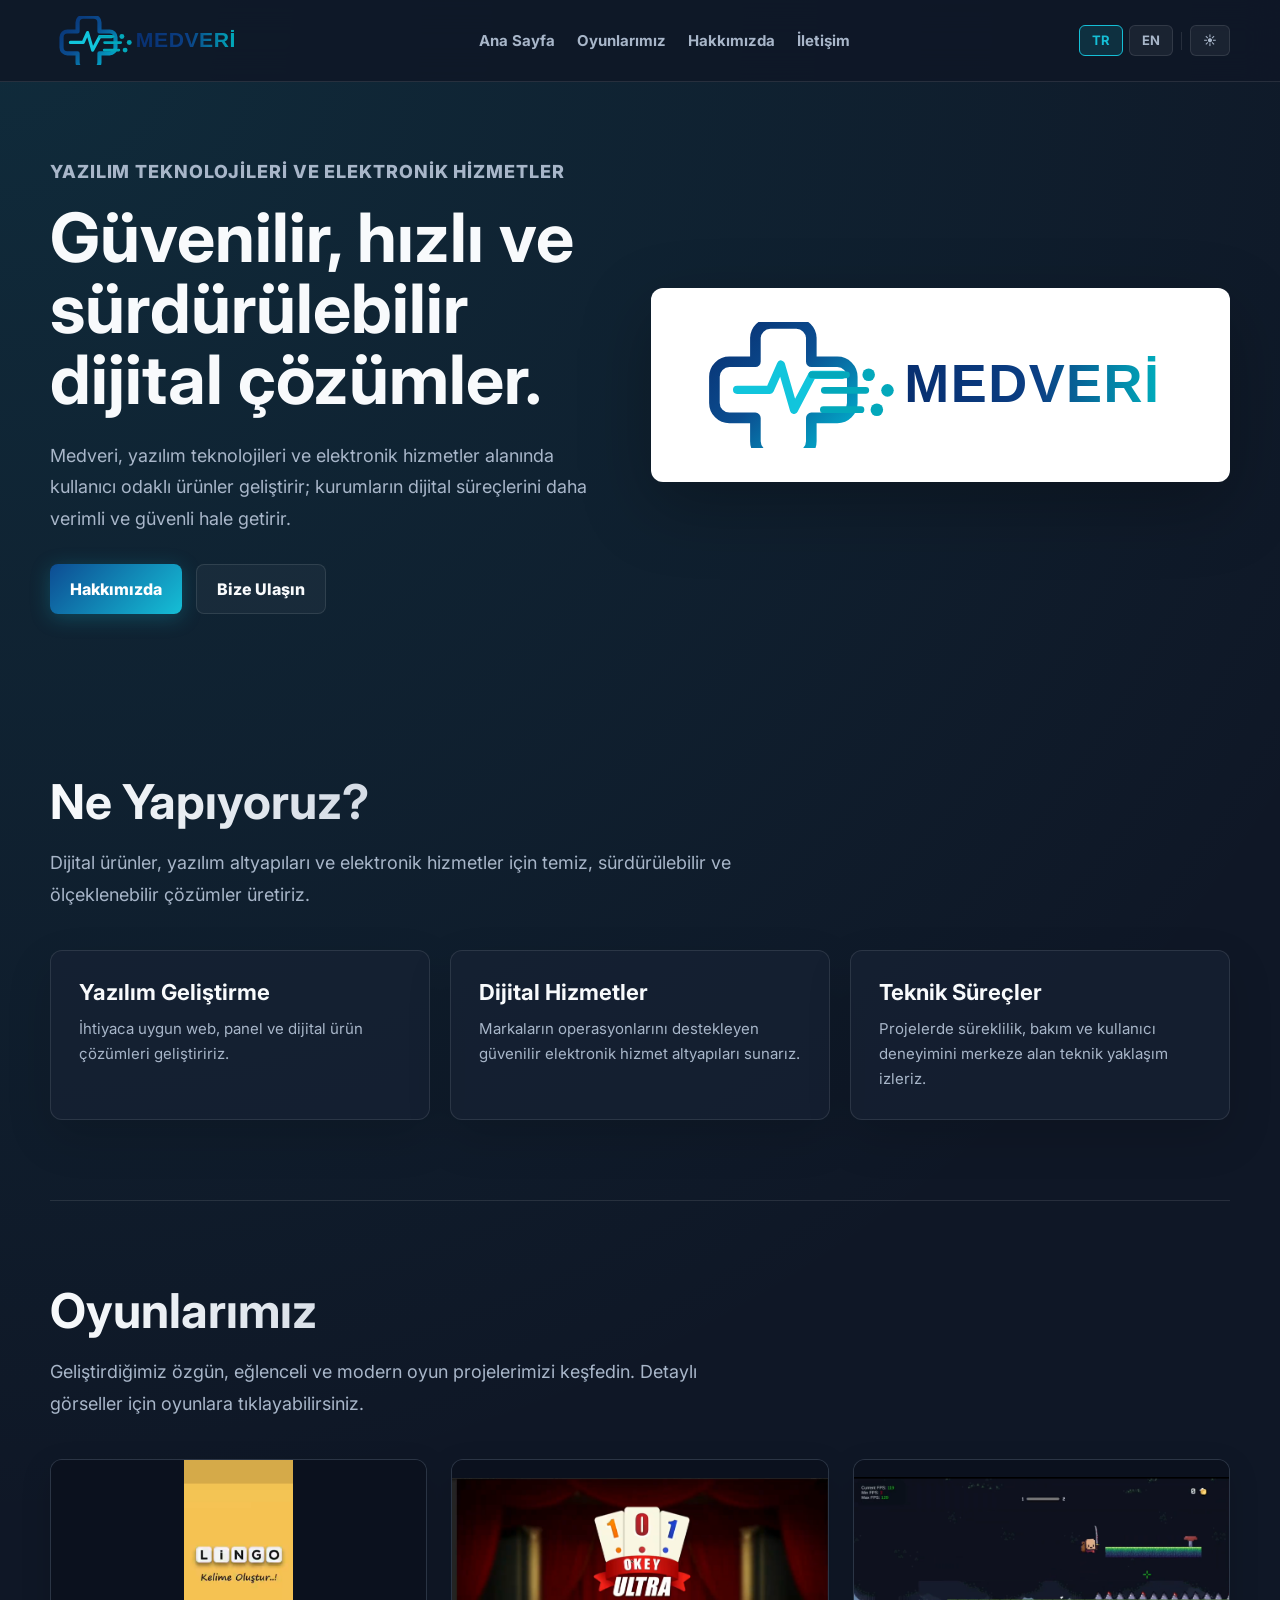
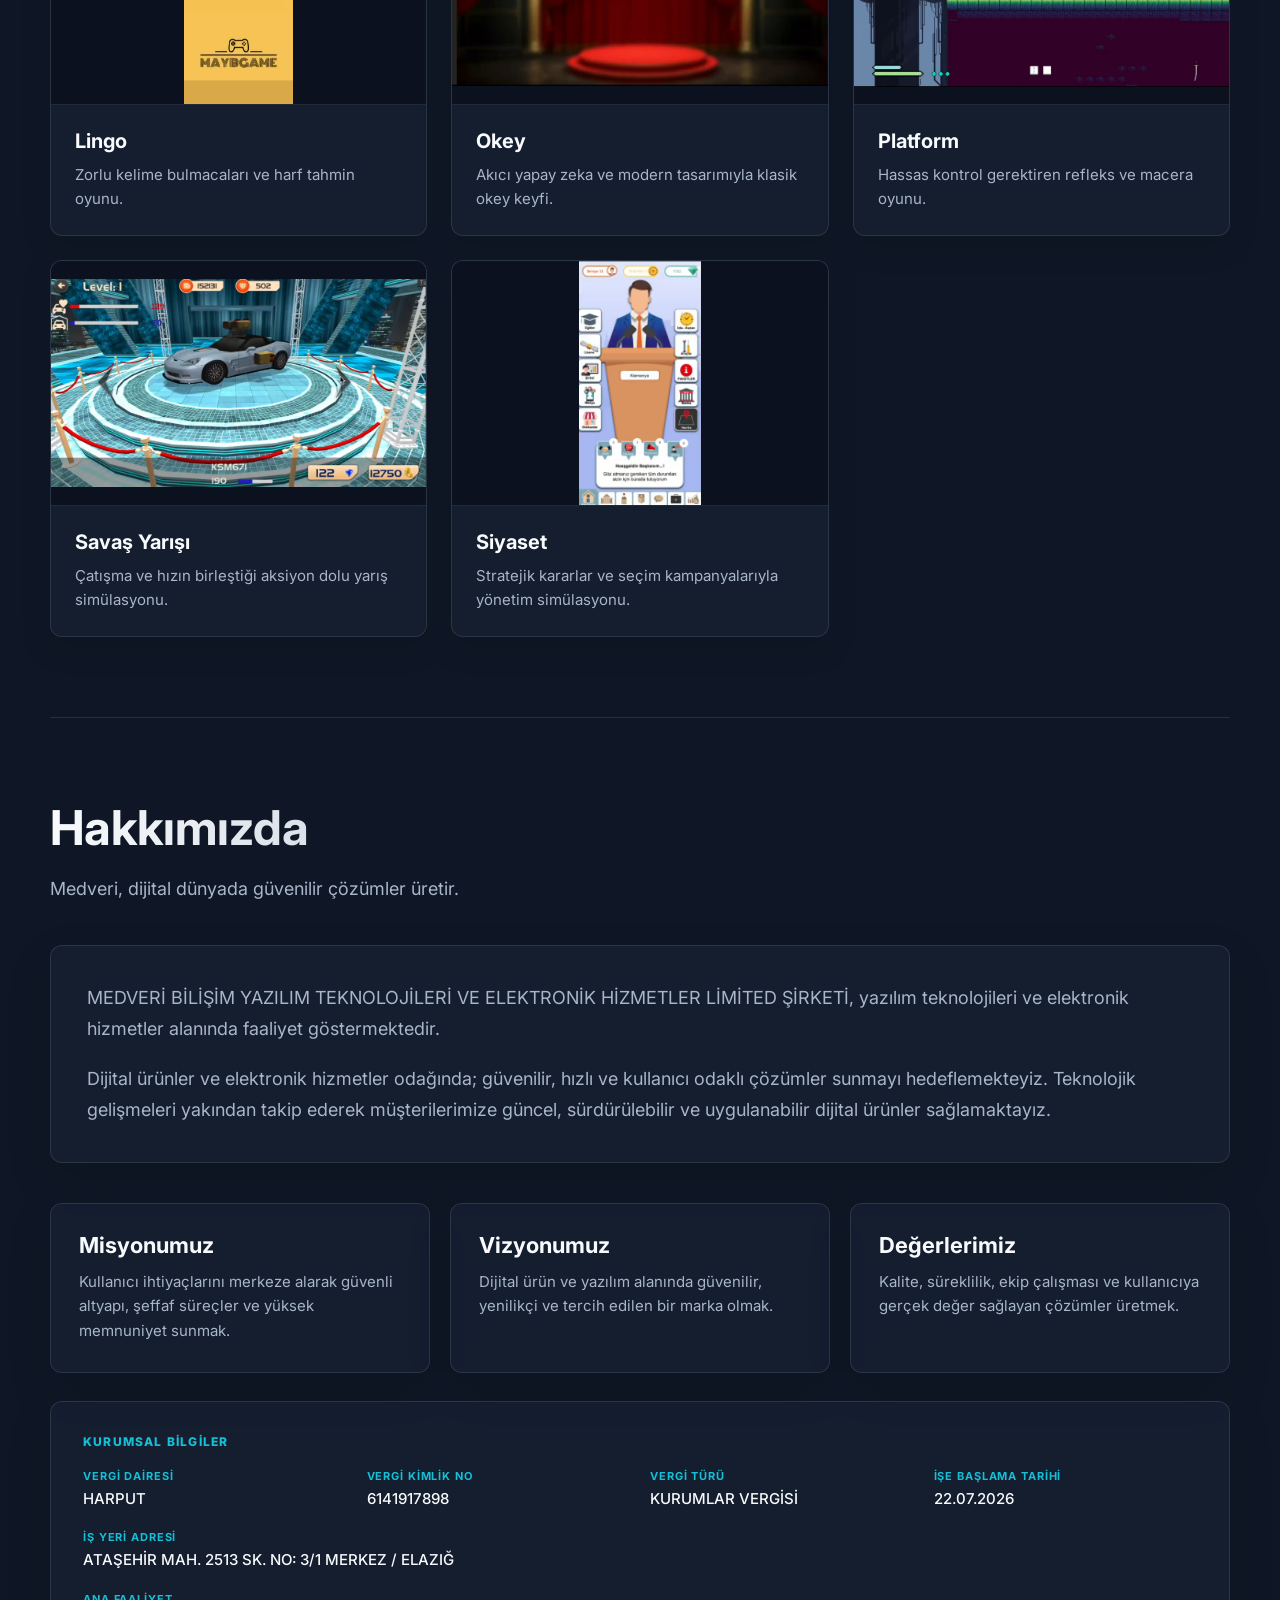
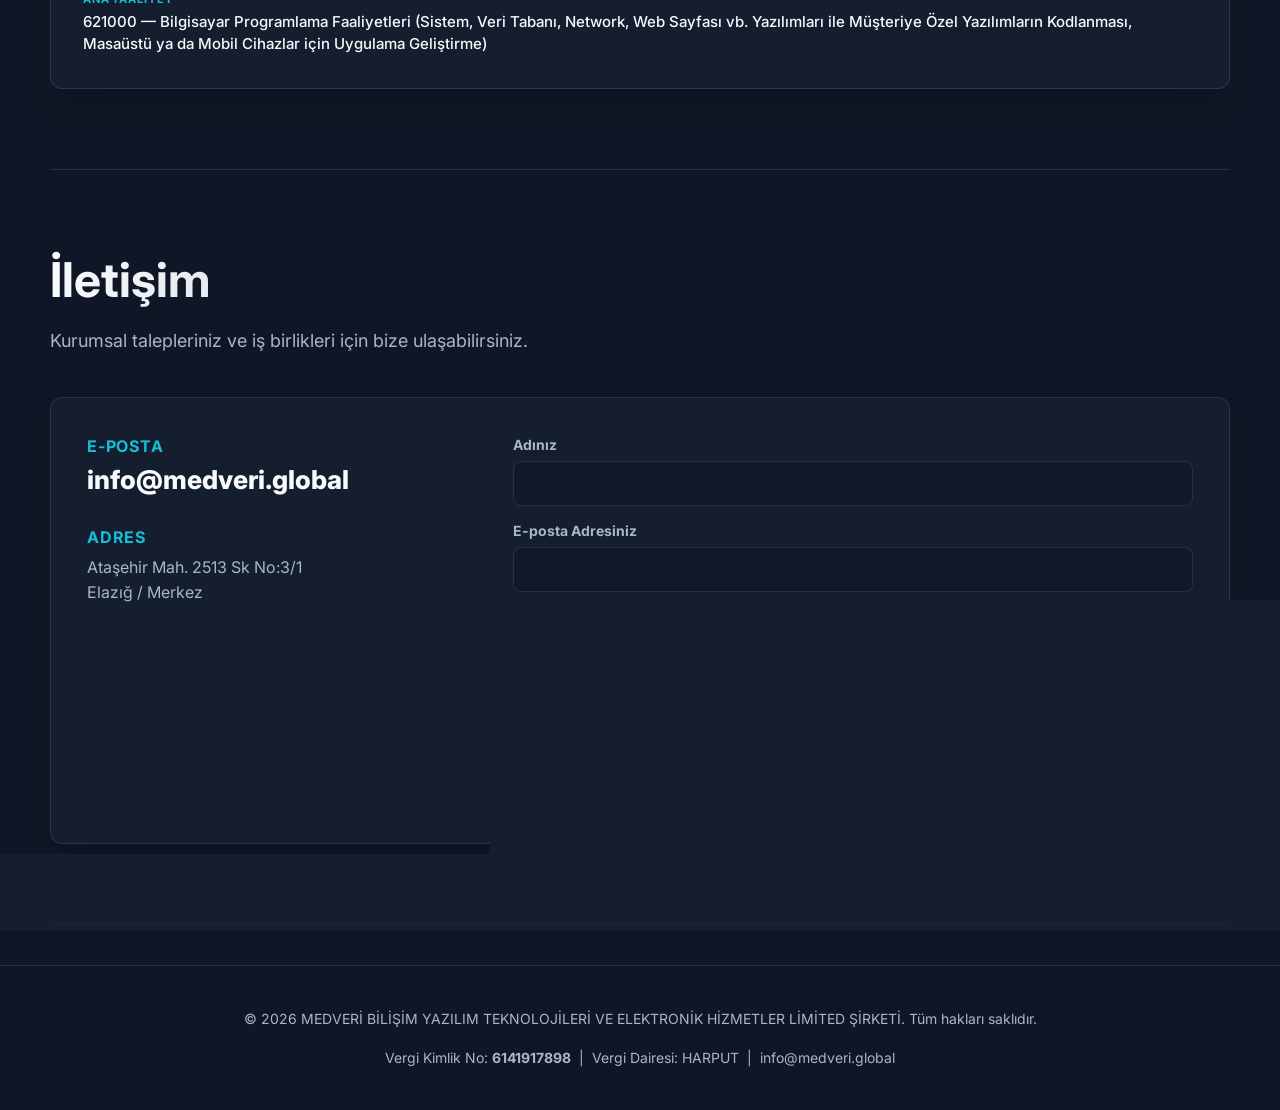
==== commit 6107d997: "feat: TR/EN dil secenegi, dark/light mode, kurumsal bilgiler paneli, dikeygorsel duzeltme, footer VK" ====
--- a/index.html
+++ b/index.html
@@ -20,30 +20,38 @@
   <script type="application/ld+json">{"@context":"https://schema.org","@type":"Organization","name":"Medveri","url":"https://medveri.global/","logo":"https://medveri.global/logo.svg","email":"info@medveri.global"}</script>
 </head>
 <body>
+
   <header class="site-header">
     <div class="header-container">
       <a class="brand" href="#home" aria-label="Medveri ana sayfa">
         <img src="/logo.svg" alt="Medveri">
       </a>
       <nav class="nav" aria-label="Ana menü">
-        <a href="#home" aria-current="page">Ana Sayfa</a>
-        <a href="#games">Oyunlarımız</a>
-        <a href="#about">Hakkımızda</a>
-        <a href="#contact">İletişim</a>
+        <a href="#home" aria-current="page" data-i18n="nav_home">Ana Sayfa</a>
+        <a href="#games" data-i18n="nav_games">Oyunlarımız</a>
+        <a href="#about" data-i18n="nav_about">Hakkımızda</a>
+        <a href="#contact" data-i18n="nav_contact">İletişim</a>
       </nav>
+      <div class="header-controls">
+        <button class="ctrl-btn lang-btn active" id="btn-tr" data-lang="tr">TR</button>
+        <button class="ctrl-btn lang-btn" id="btn-en" data-lang="en">EN</button>
+        <div class="ctrl-divider"></div>
+        <button class="ctrl-btn" id="theme-toggle" title="Tema değiştir">☀️</button>
+      </div>
     </div>
   </header>
 
   <main>
-    <!-- Ana Sayfa (Hero) Bölümü -->
+
+    <!-- ── HERO ── -->
     <section id="home" class="hero">
       <div class="hero-copy">
-        <p class="eyebrow">Yazılım Teknolojileri ve Elektronik Hizmetler</p>
-        <h1>Güvenilir, hızlı ve sürdürülebilir dijital çözümler.</h1>
-        <p>Medveri, yazılım teknolojileri ve elektronik hizmetler alanında kullanıcı odaklı ürünler geliştirir; kurumların dijital süreçlerini daha verimli ve güvenli hale getirir.</p>
+        <p class="eyebrow" data-i18n="hero_eyebrow">Yazılım Teknolojileri ve Elektronik Hizmetler</p>
+        <h1 data-i18n="hero_title">Güvenilir, hızlı ve sürdürülebilir dijital çözümler.</h1>
+        <p data-i18n="hero_desc">Medveri, yazılım teknolojileri ve elektronik hizmetler alanında kullanıcı odaklı ürünler geliştirir; kurumların dijital süreçlerini daha verimli ve güvenli hale getirir.</p>
         <div class="hero-actions">
-          <a class="button primary" href="#about">Hakkımızda</a>
-          <a class="button ghost" href="#contact">Bize Ulaşın</a>
+          <a class="button primary" href="#about" data-i18n="hero_btn_about">Hakkımızda</a>
+          <a class="button ghost" href="#contact" data-i18n="hero_btn_contact">Bize Ulaşın</a>
         </div>
       </div>
       <div class="hero-mark" aria-hidden="true">
@@ -51,185 +59,218 @@
       </div>
     </section>
 
-    <!-- Ne Yapıyoruz Bölümü -->
+    <!-- ── NE YAPIYORUZ ── -->
     <section class="section">
       <div class="section-heading">
-        <h2>Ne Yapıyoruz?</h2>
-        <p>Dijital ürünler, yazılım altyapıları ve elektronik hizmetler için temiz, sürdürülebilir ve ölçeklenebilir çözümler üretiriz.</p>
+        <h2 data-i18n="what_we_do_title">Ne Yapıyoruz?</h2>
+        <p data-i18n="what_we_do_desc">Dijital ürünler, yazılım altyapıları ve elektronik hizmetler için temiz, sürdürülebilir ve ölçeklenebilir çözümler üretiriz.</p>
       </div>
       <div class="feature-grid">
         <article class="feature-card">
-          <h3>Yazılım Geliştirme</h3>
-          <p>İhtiyaca uygun web, panel ve dijital ürün çözümleri geliştiririz.</p>
+          <h3 data-i18n="sw_dev_title">Yazılım Geliştirme</h3>
+          <p data-i18n="sw_dev_desc">İhtiyaca uygun web, panel ve dijital ürün çözümleri geliştiririz.</p>
         </article>
         <article class="feature-card">
-          <h3>Dijital Hizmetler</h3>
-          <p>Markaların operasyonlarını destekleyen güvenilir elektronik hizmet altyapıları sunarız.</p>
+          <h3 data-i18n="digital_title">Dijital Hizmetler</h3>
+          <p data-i18n="digital_desc">Markaların operasyonlarını destekleyen güvenilir elektronik hizmet altyapıları sunarız.</p>
         </article>
         <article class="feature-card">
-          <h3>Teknik Süreçler</h3>
-          <p>Projelerde süreklilik, bakım ve kullanıcı deneyimini merkeze alan teknik yaklaşım izleriz.</p>
+          <h3 data-i18n="tech_title">Teknik Süreçler</h3>
+          <p data-i18n="tech_desc">Projelerde süreklilik, bakım ve kullanıcı deneyimini merkeze alan teknik yaklaşım izleriz.</p>
         </article>
       </div>
     </section>
 
-    <!-- Oyunlarımız Bölümü -->
+    <!-- ── OYUNLARIMIZ ── -->
     <section id="games" class="section">
       <div class="section-heading">
-        <h2>Oyunlarımız</h2>
-        <p>Geliştirdiğimiz özgün, eğlenceli ve modern oyun projelerimizi keşfedin. Detaylı görseller için oyunlara tıklayabilirsiniz.</p>
+        <h2 data-i18n="games_title">Oyunlarımız</h2>
+        <p data-i18n="games_desc">Geliştirdiğimiz özgün, eğlenceli ve modern oyun projelerimizi keşfedin. Detaylı görseller için oyunlara tıklayabilirsiniz.</p>
       </div>
       <div class="games-grid">
+
         <!-- Lingo -->
-        <article class="game-card" data-game="Lingo" data-images="/media/Oyun_gorselleri/lingo/img1.png,/media/Oyun_gorselleri/lingo/img2.png,/media/Oyun_gorselleri/lingo/img3.png">
+        <article class="game-card"
+          data-game="Lingo"
+          data-images="/media/Oyun_gorselleri/lingo/img1.png,/media/Oyun_gorselleri/lingo/img2.png,/media/Oyun_gorselleri/lingo/img3.png">
           <div class="game-cover">
-            <img src="/media/Oyun_gorselleri/lingo/img1.png" alt="Lingo">
-            <div class="cover-overlay">
-              <span>Galeriyi Gör</span>
-            </div>
+            <img src="/media/Oyun_gorselleri/lingo/img1.png" alt="Lingo" loading="lazy">
+            <div class="cover-overlay"><span data-i18n="gallery_btn">Galeriyi Gör</span></div>
           </div>
           <div class="game-info">
             <h3>Lingo</h3>
-            <p>Zorlu kelime bulmacaları ve harf tahmin oyunu.</p>
+            <p data-i18n="lingo_desc">Zorlu kelime bulmacaları ve harf tahmin oyunu.</p>
           </div>
         </article>
 
         <!-- Okey -->
-        <article class="game-card" data-game="Okey" data-images="/media/Oyun_gorselleri/okey/img1.png,/media/Oyun_gorselleri/okey/img2.png,/media/Oyun_gorselleri/okey/img3.png,/media/Oyun_gorselleri/okey/img4.png,/media/Oyun_gorselleri/okey/img5.png,/media/Oyun_gorselleri/okey/img6.png,/media/Oyun_gorselleri/okey/img7.png,/media/Oyun_gorselleri/okey/img8.png,/media/Oyun_gorselleri/okey/img9.png">
+        <article class="game-card"
+          data-game="Okey"
+          data-images="/media/Oyun_gorselleri/okey/img1.png,/media/Oyun_gorselleri/okey/img2.png,/media/Oyun_gorselleri/okey/img3.png,/media/Oyun_gorselleri/okey/img4.png,/media/Oyun_gorselleri/okey/img5.png,/media/Oyun_gorselleri/okey/img6.png,/media/Oyun_gorselleri/okey/img7.png,/media/Oyun_gorselleri/okey/img8.png,/media/Oyun_gorselleri/okey/img9.png">
           <div class="game-cover">
-            <img src="/media/Oyun_gorselleri/okey/img1.png" alt="Okey">
-            <div class="cover-overlay">
-              <span>Galeriyi Gör</span>
-            </div>
+            <img src="/media/Oyun_gorselleri/okey/img1.png" alt="Okey" loading="lazy">
+            <div class="cover-overlay"><span data-i18n="gallery_btn">Galeriyi Gör</span></div>
           </div>
           <div class="game-info">
             <h3>Okey</h3>
-            <p>Akıcı yapay zeka ve modern tasarımıyla klasik okey keyfi.</p>
+            <p data-i18n="okey_desc">Akıcı yapay zeka ve modern tasarımıyla klasik okey keyfi.</p>
           </div>
         </article>
 
         <!-- Platform -->
-        <article class="game-card" data-game="Platform" data-images="/media/Oyun_gorselleri/platform/img1.png,/media/Oyun_gorselleri/platform/img2.png,/media/Oyun_gorselleri/platform/img3.png,/media/Oyun_gorselleri/platform/img4.png">
+        <article class="game-card"
+          data-game="Platform"
+          data-images="/media/Oyun_gorselleri/platform/img1.png,/media/Oyun_gorselleri/platform/img2.png,/media/Oyun_gorselleri/platform/img3.png,/media/Oyun_gorselleri/platform/img4.png">
           <div class="game-cover">
-            <img src="/media/Oyun_gorselleri/platform/img1.png" alt="Platform">
-            <div class="cover-overlay">
-              <span>Galeriyi Gör</span>
-            </div>
+            <img src="/media/Oyun_gorselleri/platform/img1.png" alt="Platform" loading="lazy">
+            <div class="cover-overlay"><span data-i18n="gallery_btn">Galeriyi Gör</span></div>
           </div>
           <div class="game-info">
             <h3>Platform</h3>
-            <p>Hassas kontrol gerektiren refleks ve macera oyunu.</p>
+            <p data-i18n="platform_desc">Hassas kontrol gerektiren refleks ve macera oyunu.</p>
           </div>
         </article>
 
         <!-- Savaş Yarışı -->
-        <article class="game-card" data-game="Savaş Yarışı" data-images="/media/Oyun_gorselleri/savas_yarisi/img1.png,/media/Oyun_gorselleri/savas_yarisi/img2.png,/media/Oyun_gorselleri/savas_yarisi/img3.png,/media/Oyun_gorselleri/savas_yarisi/img4.png,/media/Oyun_gorselleri/savas_yarisi/img5.png">
+        <article class="game-card"
+          data-game="Savaş Yarışı"
+          data-images="/media/Oyun_gorselleri/savas_yarisi/img1.png,/media/Oyun_gorselleri/savas_yarisi/img2.png,/media/Oyun_gorselleri/savas_yarisi/img3.png,/media/Oyun_gorselleri/savas_yarisi/img4.png,/media/Oyun_gorselleri/savas_yarisi/img5.png">
           <div class="game-cover">
-            <img src="/media/Oyun_gorselleri/savas_yarisi/img1.png" alt="Savaş Yarışı">
-            <div class="cover-overlay">
-              <span>Galeriyi Gör</span>
-            </div>
+            <img src="/media/Oyun_gorselleri/savas_yarisi/img1.png" alt="Savaş Yarışı" loading="lazy">
+            <div class="cover-overlay"><span data-i18n="gallery_btn">Galeriyi Gör</span></div>
           </div>
           <div class="game-info">
             <h3>Savaş Yarışı</h3>
-            <p>Çatışma ve hızın birleştiği aksiyon dolu yarış simülasyonu.</p>
+            <p data-i18n="savas_desc">Çatışma ve hızın birleştiği aksiyon dolu yarış simülasyonu.</p>
           </div>
         </article>
 
         <!-- Siyaset -->
-        <article class="game-card" data-game="Siyaset" data-images="/media/Oyun_gorselleri/siyaset/img1.png,/media/Oyun_gorselleri/siyaset/img2.png,/media/Oyun_gorselleri/siyaset/img3.png,/media/Oyun_gorselleri/siyaset/img4.png,/media/Oyun_gorselleri/siyaset/img5.png">
+        <article class="game-card"
+          data-game="Siyaset"
+          data-images="/media/Oyun_gorselleri/siyaset/img1.png,/media/Oyun_gorselleri/siyaset/img2.png,/media/Oyun_gorselleri/siyaset/img3.png,/media/Oyun_gorselleri/siyaset/img4.png,/media/Oyun_gorselleri/siyaset/img5.png">
           <div class="game-cover">
-            <img src="/media/Oyun_gorselleri/siyaset/img1.png" alt="Siyaset">
-            <div class="cover-overlay">
-              <span>Galeriyi Gör</span>
-            </div>
+            <img src="/media/Oyun_gorselleri/siyaset/img1.png" alt="Siyaset" loading="lazy">
+            <div class="cover-overlay"><span data-i18n="gallery_btn">Galeriyi Gör</span></div>
           </div>
           <div class="game-info">
             <h3>Siyaset</h3>
-            <p>Stratejik kararlar ve seçim kampanyalarıyla yönetim simülasyonu.</p>
-          </div>
-        </article>
+            <p data-i18n="siyaset_desc">Stratejik kararlar ve seçim kampanyalarıyla yönetim simülasyonu.</p>
+          </div>
+        </article>
+
       </div>
     </section>
 
-    <!-- Hakkımızda Bölümü -->
+    <!-- ── HAKKIMIZDA ── -->
     <section id="about" class="section">
       <div class="section-heading">
-        <h2>Hakkımızda</h2>
-        <p>Medveri, dijital dünyada güvenilir çözümler üretir.</p>
+        <h2 data-i18n="about_title">Hakkımızda</h2>
+        <p data-i18n="about_desc">Medveri, dijital dünyada güvenilir çözümler üretir.</p>
       </div>
       <div class="content-panel">
-        <p>MEDVERİ BİLİŞİM YAZILIM TEKNOLOJİLERİ VE ELEKTRONİK HİZMETLER LİMİTED ŞİRKETİ, yazılım teknolojileri ve elektronik hizmetler alanında faaliyet göstermektedir.</p>
-        <p>Dijital ürünler ve elektronik hizmetler odağında; güvenilir, hızlı ve kullanıcı odaklı çözümler sunmayıp hedeflemekteyiz. Teknolojik gelişmeleri yakından takip ederek müşterilerimize güncel, sürdürülebilir ve uygulanabilir dijital ürünler sağlamaktayız.</p>
+        <p data-i18n="about_p1">MEDVERİ BİLİŞİM YAZILIM TEKNOLOJİLERİ VE ELEKTRONİK HİZMETLER LİMİTED ŞİRKETİ, yazılım teknolojileri ve elektronik hizmetler alanında faaliyet göstermektedir.</p>
+        <p data-i18n="about_p2">Dijital ürünler ve elektronik hizmetler odağında; güvenilir, hızlı ve kullanıcı odaklı çözümler sunmayı hedeflemekteyiz. Teknolojik gelişmeleri yakından takip ederek müşterilerimize güncel, sürdürülebilir ve uygulanabilir dijital ürünler sağlamaktayız.</p>
       </div>
       <div class="feature-grid compact">
         <article class="feature-card">
-          <h3>Misyonumuz</h3>
-          <p>Kullanıcı ihtiyaçlarını merkeze alarak güvenli altyapı, şeffaf süreçler ve yüksek memnuniyet sunmak.</p>
+          <h3 data-i18n="mission_title">Misyonumuz</h3>
+          <p data-i18n="mission_desc">Kullanıcı ihtiyaçlarını merkeze alarak güvenli altyapı, şeffaf süreçler ve yüksek memnuniyet sunmak.</p>
         </article>
         <article class="feature-card">
-          <h3>Vizyonumuz</h3>
-          <p>Dijital ürün ve yazılım alanında güvenilir, yenilikçi ve tercih edilen bir marka olmak.</p>
+          <h3 data-i18n="vision_title">Vizyonumuz</h3>
+          <p data-i18n="vision_desc">Dijital ürün ve yazılım alanında güvenilir, yenilikçi ve tercih edilen bir marka olmak.</p>
         </article>
         <article class="feature-card">
-          <h3>Değerlerimiz</h3>
-          <p>Kalite, süreklilik, ekip çalışması ve kullanıcıya gerçek değer sağlayan çözümler üretmek.</p>
-        </article>
+          <h3 data-i18n="values_title">Değerlerimiz</h3>
+          <p data-i18n="values_desc">Kalite, süreklilik, ekip çalışması ve kullanıcıya gerçek değer sağlayan çözümler üretmek.</p>
+        </article>
+      </div>
+
+      <!-- Kurumsal Bilgiler / Company Info -->
+      <div class="company-info-panel">
+        <h3 class="company-info-label" data-i18n="company_info_title">Kurumsal Bilgiler</h3>
+        <div class="company-info-grid">
+          <div class="info-item">
+            <span class="info-label" data-i18n="tax_office_label">Vergi Dairesi</span>
+            <span class="info-value">HARPUT</span>
+          </div>
+          <div class="info-item">
+            <span class="info-label" data-i18n="tax_no_label">Vergi Kimlik No</span>
+            <span class="info-value">6141917898</span>
+          </div>
+          <div class="info-item">
+            <span class="info-label" data-i18n="tax_type_label">Vergi Türü</span>
+            <span class="info-value" data-i18n="tax_type_value">KURUMLAR VERGİSİ</span>
+          </div>
+          <div class="info-item">
+            <span class="info-label" data-i18n="start_date_label">İşe Başlama Tarihi</span>
+            <span class="info-value">22.07.2026</span>
+          </div>
+          <div class="info-item full-width">
+            <span class="info-label" data-i18n="address_label">İş Yeri Adresi</span>
+            <span class="info-value">ATAŞEHİR MAH. 2513 SK. NO: 3/1 MERKEZ / ELAZIĞ</span>
+          </div>
+          <div class="info-item full-width">
+            <span class="info-label" data-i18n="activity_label">Ana Faaliyet</span>
+            <span class="info-value" data-i18n="activity_value">621000 — Bilgisayar Programlama Faaliyetleri (Sistem, Veri Tabanı, Network, Web Sayfası vb. Yazılımları ile Müşteriye Özel Yazılımların Kodlanması, Masaüstü ya da Mobil Cihazlar için Uygulama Geliştirme)</span>
+          </div>
+        </div>
       </div>
     </section>
 
-    <!-- İletişim Bölümü -->
+    <!-- ── İLETİŞİM ── -->
     <section id="contact" class="section">
       <div class="section-heading">
-        <h2>İletişim</h2>
-        <p>Kurumsal talepleriniz ve iş birlikleri için bize ulaşabilirsiniz.</p>
+        <h2 data-i18n="contact_title">İletişim</h2>
+        <p data-i18n="contact_desc">Kurumsal talepleriniz ve iş birlikleri için bize ulaşabilirsiniz.</p>
       </div>
       <div class="contact-panel">
         <div class="contact-details">
           <div class="contact-item">
-            <h3>E-posta</h3>
+            <h3 data-i18n="email_label">E-posta</h3>
             <a href="mailto:info@medveri.global">info@medveri.global</a>
           </div>
-          <div class="contact-item" style="margin-top: 32px;">
-            <h3>Adres</h3>
-            <p style="color: var(--muted); font-size: 18px; line-height: 1.6; margin: 8px 0 0 0;">Ataşehir Mah. 2513 Sk No3/1 Elazığ/Merkez</p>
+          <div class="contact-item" style="margin-top:32px">
+            <h3 data-i18n="address_contact_label">Adres</h3>
+            <p style="color:var(--muted);font-size:16px;line-height:1.6;margin:8px 0 0">Ataşehir Mah. 2513 Sk No:3/1<br>Elazığ / Merkez</p>
           </div>
         </div>
         <form action="mailto:info@medveri.global" method="post" enctype="text/plain">
           <label>
-            Adınız
+            <span data-i18n="form_name">Adınız</span>
             <input name="name" type="text" autocomplete="name" required>
           </label>
           <label>
-            E-posta Adresiniz
+            <span data-i18n="form_email">E-posta Adresiniz</span>
             <input name="email" type="email" autocomplete="email" required>
           </label>
           <label>
-            Mesajınız
+            <span data-i18n="form_message">Mesajınız</span>
             <textarea name="message" rows="5" required></textarea>
           </label>
-          <button class="button primary" type="submit">Gönder</button>
+          <button class="button primary" type="submit" data-i18n="form_send">Gönder</button>
         </form>
       </div>
     </section>
+
   </main>
 
   <footer class="site-footer">
-    <p>&copy; 2026 MEDVERİ BİLİŞİM YAZILIM TEKNOLOJİLERİ VE ELEKTRONİK HİZMETLER LİMİTED ŞİRKETİ. Tüm hakları saklıdır.</p>
+    <p>&copy; 2026 MEDVERİ BİLİŞİM YAZILIM TEKNOLOJİLERİ VE ELEKTRONİK HİZMETLER LİMİTED ŞİRKETİ. <span data-i18n="footer_rights">Tüm hakları saklıdır.</span></p>
+    <p style="margin:6px 0 0"><span data-i18n="tax_no_label">Vergi Kimlik No</span>: <strong>6141917898</strong> &nbsp;|&nbsp; <span data-i18n="tax_office_label">Vergi Dairesi</span>: HARPUT &nbsp;|&nbsp; <a href="mailto:info@medveri.global">info@medveri.global</a></p>
   </footer>
 
-  <!-- Oyun Galerisi Modalı -->
+  <!-- Gallery Modal -->
   <div id="gallery-modal" class="modal-overlay" aria-hidden="true" role="dialog">
     <div class="modal-container">
       <button class="modal-close" id="close-gallery" aria-label="Kapat">&times;</button>
       <h2 id="gallery-title" class="modal-title">Oyun Galerisi</h2>
-      <div id="gallery-grid" class="gallery-grid">
-        <!-- JavaScript ile doldurulacak -->
-      </div>
+      <div id="gallery-grid" class="gallery-grid"></div>
     </div>
   </div>
 
-  <!-- Tam Ekran Görsel Modalı (Lightbox) -->
+  <!-- Lightbox Modal -->
   <div id="lightbox-modal" class="modal-overlay lightbox" aria-hidden="true" role="dialog">
     <button class="modal-close lightbox-close" id="close-lightbox" aria-label="Kapat">&times;</button>
     <button class="lightbox-arrow prev" id="prev-lightbox" aria-label="Önceki Görsel">&#10094;</button>
@@ -239,254 +280,299 @@
     </div>
   </div>
 
-  <!-- Etkileşim Scripti -->
   <script>
+    /* ─────────────────────────────────
+       TRANSLATIONS
+    ───────────────────────────────── */
+    const I18N = {
+      tr: {
+        nav_home: 'Ana Sayfa',
+        nav_games: 'Oyunlarımız',
+        nav_about: 'Hakkımızda',
+        nav_contact: 'İletişim',
+        hero_eyebrow: 'Yazılım Teknolojileri ve Elektronik Hizmetler',
+        hero_title: 'Güvenilir, hızlı ve sürdürülebilir dijital çözümler.',
+        hero_desc: 'Medveri, yazılım teknolojileri ve elektronik hizmetler alanında kullanıcı odaklı ürünler geliştirir; kurumların dijital süreçlerini daha verimli ve güvenli hale getirir.',
+        hero_btn_about: 'Hakkımızda',
+        hero_btn_contact: 'Bize Ulaşın',
+        what_we_do_title: 'Ne Yapıyoruz?',
+        what_we_do_desc: 'Dijital ürünler, yazılım altyapıları ve elektronik hizmetler için temiz, sürdürülebilir ve ölçeklenebilir çözümler üretiriz.',
+        sw_dev_title: 'Yazılım Geliştirme',
+        sw_dev_desc: 'İhtiyaca uygun web, panel ve dijital ürün çözümleri geliştiririz.',
+        digital_title: 'Dijital Hizmetler',
+        digital_desc: 'Markaların operasyonlarını destekleyen güvenilir elektronik hizmet altyapıları sunarız.',
+        tech_title: 'Teknik Süreçler',
+        tech_desc: 'Projelerde süreklilik, bakım ve kullanıcı deneyimini merkeze alan teknik yaklaşım izleriz.',
+        games_title: 'Oyunlarımız',
+        games_desc: 'Geliştirdiğimiz özgün, eğlenceli ve modern oyun projelerimizi keşfedin. Detaylı görseller için oyunlara tıklayabilirsiniz.',
+        gallery_btn: 'Galeriyi Gör',
+        gallery_suffix: '— Ekran Görüntüleri',
+        lingo_desc: 'Zorlu kelime bulmacaları ve harf tahmin oyunu.',
+        okey_desc: 'Akıcı yapay zeka ve modern tasarımıyla klasik okey keyfi.',
+        platform_desc: 'Hassas kontrol gerektiren refleks ve macera oyunu.',
+        savas_desc: 'Çatışma ve hızın birleştiği aksiyon dolu yarış simülasyonu.',
+        siyaset_desc: 'Stratejik kararlar ve seçim kampanyalarıyla yönetim simülasyonu.',
+        about_title: 'Hakkımızda',
+        about_desc: 'Medveri, dijital dünyada güvenilir çözümler üretir.',
+        about_p1: 'MEDVERİ BİLİŞİM YAZILIM TEKNOLOJİLERİ VE ELEKTRONİK HİZMETLER LİMİTED ŞİRKETİ, yazılım teknolojileri ve elektronik hizmetler alanında faaliyet göstermektedir.',
+        about_p2: 'Dijital ürünler ve elektronik hizmetler odağında; güvenilir, hızlı ve kullanıcı odaklı çözümler sunmayı hedeflemekteyiz. Teknolojik gelişmeleri yakından takip ederek müşterilerimize güncel, sürdürülebilir ve uygulanabilir dijital ürünler sağlamaktayız.',
+        mission_title: 'Misyonumuz',
+        mission_desc: 'Kullanıcı ihtiyaçlarını merkeze alarak güvenli altyapı, şeffaf süreçler ve yüksek memnuniyet sunmak.',
+        vision_title: 'Vizyonumuz',
+        vision_desc: 'Dijital ürün ve yazılım alanında güvenilir, yenilikçi ve tercih edilen bir marka olmak.',
+        values_title: 'Değerlerimiz',
+        values_desc: 'Kalite, süreklilik, ekip çalışması ve kullanıcıya gerçek değer sağlayan çözümler üretmek.',
+        company_info_title: 'Kurumsal Bilgiler',
+        tax_office_label: 'Vergi Dairesi',
+        tax_no_label: 'Vergi Kimlik No',
+        address_label: 'İş Yeri Adresi',
+        tax_type_label: 'Vergi Türü',
+        tax_type_value: 'KURUMLAR VERGİSİ',
+        start_date_label: 'İşe Başlama Tarihi',
+        activity_label: 'Ana Faaliyet',
+        activity_value: '621000 — Bilgisayar Programlama Faaliyetleri (Sistem, Veri Tabanı, Network, Web Sayfası vb. Yazılımları ile Müşteriye Özel Yazılımların Kodlanması, Masaüstü ya da Mobil Cihazlar için Uygulama Geliştirme)',
+        contact_title: 'İletişim',
+        contact_desc: 'Kurumsal talepleriniz ve iş birlikleri için bize ulaşabilirsiniz.',
+        email_label: 'E-posta',
+        address_contact_label: 'Adres',
+        form_name: 'Adınız',
+        form_email: 'E-posta Adresiniz',
+        form_message: 'Mesajınız',
+        form_send: 'Gönder',
+        footer_rights: 'Tüm hakları saklıdır.',
+      },
+      en: {
+        nav_home: 'Home',
+        nav_games: 'Our Games',
+        nav_about: 'About Us',
+        nav_contact: 'Contact',
+        hero_eyebrow: 'Software Technologies & Electronic Services',
+        hero_title: 'Reliable, fast and sustainable digital solutions.',
+        hero_desc: 'Medveri develops user-centered products in software technologies and electronic services, making the digital processes of institutions more efficient and secure.',
+        hero_btn_about: 'About Us',
+        hero_btn_contact: 'Contact Us',
+        what_we_do_title: 'What We Do',
+        what_we_do_desc: 'We produce clean, sustainable and scalable solutions for digital products, software infrastructures and electronic services.',
+        sw_dev_title: 'Software Development',
+        sw_dev_desc: 'We develop web, panel and digital product solutions tailored to your needs.',
+        digital_title: 'Digital Services',
+        digital_desc: 'We provide reliable electronic service infrastructures supporting brands\' operations.',
+        tech_title: 'Technical Processes',
+        tech_desc: 'We follow a technical approach that puts continuity, maintenance and user experience at the center.',
+        games_title: 'Our Games',
+        games_desc: 'Discover our original, fun and modern game projects. Click on games to see detailed screenshots.',
+        gallery_btn: 'View Gallery',
+        gallery_suffix: '— Screenshots',
+        lingo_desc: 'Challenging word puzzles and letter guessing game.',
+        okey_desc: 'Classic okey fun with fluid AI and modern design.',
+        platform_desc: 'A reflex and adventure game requiring precise control.',
+        savas_desc: 'An action-packed racing simulation where conflict meets speed.',
+        siyaset_desc: 'A governance simulation with strategic decisions and election campaigns.',
+        about_title: 'About Us',
+        about_desc: 'Medveri produces reliable solutions in the digital world.',
+        about_p1: 'MEDVERI BILISIM YAZILIM TEKNOLOJILERI VE ELEKTRONIK HIZMETLER LIMITED SIRKETI operates in the field of software technologies and electronic services.',
+        about_p2: 'Focusing on digital products and electronic services, we aim to provide reliable, fast and user-centered solutions. We closely follow technological developments to provide our customers with up-to-date, sustainable and applicable digital products.',
+        mission_title: 'Our Mission',
+        mission_desc: 'To provide secure infrastructure, transparent processes and high satisfaction by putting user needs at the center.',
+        vision_title: 'Our Vision',
+        vision_desc: 'To become a reliable, innovative and preferred brand in digital products and software.',
+        values_title: 'Our Values',
+        values_desc: 'Producing solutions that provide quality, continuity, teamwork and real value to users.',
+        company_info_title: 'Company Information',
+        tax_office_label: 'Tax Office',
+        tax_no_label: 'Tax ID Number',
+        address_label: 'Business Address',
+        tax_type_label: 'Tax Type',
+        tax_type_value: 'CORPORATE TAX',
+        start_date_label: 'Date of Establishment',
+        activity_label: 'Main Activity',
+        activity_value: '621000 — Computer Programming Activities (System, Database, Network, Web and Custom Software Development, Desktop and Mobile App Development)',
+        contact_title: 'Contact',
+        contact_desc: 'You can reach us for corporate requests and collaborations.',
+        email_label: 'E-mail',
+        address_contact_label: 'Address',
+        form_name: 'Your Name',
+        form_email: 'Your E-mail',
+        form_message: 'Your Message',
+        form_send: 'Send',
+        footer_rights: 'All rights reserved.',
+      }
+    };
+
+    let currentLang = 'tr';
+
+    function applyLang(lang) {
+      currentLang = lang;
+      document.documentElement.lang = lang;
+      const t = I18N[lang];
+      document.querySelectorAll('[data-i18n]').forEach(el => {
+        const key = el.dataset.i18n;
+        if (t[key] !== undefined) el.textContent = t[key];
+      });
+      document.querySelectorAll('.lang-btn').forEach(btn => {
+        btn.classList.toggle('active', btn.dataset.lang === lang);
+      });
+    }
+
+    document.querySelectorAll('.lang-btn').forEach(btn => {
+      btn.addEventListener('click', () => applyLang(btn.dataset.lang));
+    });
+
+    /* ─────────────────────────────────
+       DARK / LIGHT THEME
+    ───────────────────────────────── */
+    const themeToggle = document.getElementById('theme-toggle');
+    let isDark = true;
+
+    function applyTheme(dark) {
+      isDark = dark;
+      document.documentElement.dataset.theme = dark ? 'dark' : 'light';
+      themeToggle.textContent = dark ? '☀️' : '🌙';
+      themeToggle.title = dark ? 'Açık temaya geç' : 'Koyu temaya geç';
+      localStorage.setItem('medveri-theme', dark ? 'dark' : 'light');
+    }
+
+    themeToggle.addEventListener('click', () => applyTheme(!isDark));
+
+    // Restore saved theme
+    const savedTheme = localStorage.getItem('medveri-theme');
+    applyTheme(savedTheme !== 'light');
+
+    /* ─────────────────────────────────
+       SCROLL, REVEAL, GALLERY
+    ───────────────────────────────── */
     document.addEventListener('DOMContentLoaded', () => {
-      // 1. Scrollspy: Aktif Navigasyon Takibi
+
+      // Scrollspy
       const sections = document.querySelectorAll('section[id]');
       const navLinks = document.querySelectorAll('.nav a');
 
-      const observerOptions = {
-        root: null,
-        rootMargin: '-30% 0px -60% 0px', // Bölüm ekranın orta kısmına geldiğinde tetikler
-        threshold: 0
-      };
-
-      const observer = new IntersectionObserver((entries) => {
-        entries.forEach((entry) => {
+      const spyObserver = new IntersectionObserver((entries) => {
+        entries.forEach(entry => {
           if (entry.isIntersecting) {
             const id = entry.target.getAttribute('id');
-            navLinks.forEach((link) => {
-              if (link.getAttribute('href') === `#${id}`) {
-                link.setAttribute('aria-current', 'page');
-              } else {
-                link.removeAttribute('aria-current');
-              }
+            navLinks.forEach(link => {
+              link.toggleAttribute('aria-current', link.getAttribute('href') === `#${id}`);
             });
           }
         });
-      }, observerOptions);
-
-      sections.forEach((section) => observer.observe(section));
-
-      // Bölümleri yumuşakça gösterme (Fade-in & Slide-up reveal)
-      const revealObserverOptions = {
-        root: null,
-        threshold: 0.05,
-        rootMargin: '0px 0px -50px 0px'
-      };
-
+      }, { rootMargin: '-30% 0px -60% 0px', threshold: 0 });
+
+      sections.forEach(s => spyObserver.observe(s));
+
+      // Scroll reveal
       const revealObserver = new IntersectionObserver((entries) => {
-        entries.forEach(entry => {
-          if (entry.isIntersecting) {
-            entry.target.classList.add('revealed');
-          }
-        });
-      }, revealObserverOptions);
-
-      // ID'si olsun veya olmasın, tüm section ve hero alanlarını izle
-      document.querySelectorAll('.section, .hero').forEach((sec) => revealObserver.observe(sec));
-
-      // 2. Custom requestAnimationFrame Tabanlı Pürüzsüz Kaydırma (OS Ayarlarından Bağımsız)
-      function smoothScrollTo(targetPosition, duration = 800) {
-        const startPosition = window.pageYOffset || document.documentElement.scrollTop;
-        const distance = targetPosition - startPosition;
+        entries.forEach(e => { if (e.isIntersecting) e.target.classList.add('revealed'); });
+      }, { threshold: 0.05, rootMargin: '0px 0px -50px 0px' });
+
+      document.querySelectorAll('.section, .hero').forEach(s => revealObserver.observe(s));
+
+      // Smooth scroll
+      function smoothTo(target, duration = 900) {
+        const start = window.pageYOffset;
+        const dist = target - start;
         let startTime = null;
-
-        function easeOutCubic(t) {
-          return 1 - Math.pow(1 - t, 3);
+        const ease = t => 1 - Math.pow(1 - t, 3);
+        function step(now) {
+          if (!startTime) startTime = now;
+          const t = Math.min((now - startTime) / duration, 1);
+          window.scrollTo(0, start + dist * ease(t));
+          if (t < 1) requestAnimationFrame(step);
         }
-
-        function animation(currentTime) {
-          if (startTime === null) startTime = currentTime;
-          const timeElapsed = currentTime - startTime;
-          const run = easeOutCubic(Math.min(timeElapsed / duration, 1));
-          
-          window.scrollTo(0, startPosition + distance * run);
-
-          if (timeElapsed < duration) {
-            requestAnimationFrame(animation);
-          }
-        }
-
-        requestAnimationFrame(animation);
+        requestAnimationFrame(step);
       }
 
       document.querySelectorAll('a[href^="#"]').forEach(link => {
-        link.addEventListener('click', (e) => {
+        link.addEventListener('click', e => {
           const href = link.getAttribute('href');
-          if (href.startsWith('#')) {
+          const target = document.getElementById(href.slice(1));
+          if (target) {
             e.preventDefault();
-            const targetId = href.substring(1);
-            const targetSection = document.getElementById(targetId);
-            
-            if (targetSection) {
-              const headerHeight = document.querySelector('.site-header').offsetHeight || 80;
-              const targetPosition = targetSection.offsetTop - headerHeight;
-
-              smoothScrollTo(targetPosition, 900); // 900ms süren ease-out kaydırma
-
-              // URL hash'ini tarayıcıyı zıplatmadan güncelle
-              history.pushState(null, null, href);
-            }
+            const offset = document.querySelector('.site-header').offsetHeight || 80;
+            smoothTo(target.offsetTop - offset);
+            history.pushState(null, null, href);
           }
         });
       });
 
-      // Sayfa yüklendiğinde URL'de hash varsa ofsetli pürüzsüz kaydır
       if (window.location.hash) {
-        const targetId = window.location.hash.substring(1);
-        const targetSection = document.getElementById(targetId);
-        if (targetSection) {
+        const target = document.getElementById(window.location.hash.slice(1));
+        if (target) {
           setTimeout(() => {
-            const headerHeight = document.querySelector('.site-header').offsetHeight || 80;
-            const targetPosition = targetSection.offsetTop - headerHeight;
-            smoothScrollTo(targetPosition, 900);
+            const offset = document.querySelector('.site-header').offsetHeight || 80;
+            smoothTo(target.offsetTop - offset);
           }, 200);
         }
       }
 
-      // 3. Galeri ve Lightbox Mantığı
-      const galleryModal = document.getElementById('gallery-modal');
-      const galleryTitle = document.getElementById('gallery-title');
-      const galleryGrid = document.getElementById('gallery-grid');
-      const closeGalleryBtn = document.getElementById('close-gallery');
-
+      // Gallery
+      const galleryModal  = document.getElementById('gallery-modal');
+      const galleryTitle  = document.getElementById('gallery-title');
+      const galleryGrid   = document.getElementById('gallery-grid');
+      const closeGallery  = document.getElementById('close-gallery');
       const lightboxModal = document.getElementById('lightbox-modal');
-      const lightboxImage = document.getElementById('lightbox-image');
-      const closeLightboxBtn = document.getElementById('close-lightbox');
-      const prevLightboxBtn = document.getElementById('prev-lightbox');
-      const nextLightboxBtn = document.getElementById('next-lightbox');
-
-      const body = document.body;
-
-      let currentImages = [];
-      let currentImageIndex = 0;
-
-      // Lightbox görselini güncelle
-      function updateLightbox() {
-        if (currentImages.length > 0) {
-          lightboxImage.src = currentImages[currentImageIndex];
-        }
-      }
-
-      function showPrevImage() {
-        if (currentImages.length > 0) {
-          currentImageIndex = (currentImageIndex - 1 + currentImages.length) % currentImages.length;
-          updateLightbox();
-        }
-      }
-
-      function showNextImage() {
-        if (currentImages.length > 0) {
-          currentImageIndex = (currentImageIndex + 1) % currentImages.length;
-          updateLightbox();
-        }
-      }
-
-      // İleri/Geri buton dinleyicileri
-      prevLightboxBtn.addEventListener('click', (e) => {
-        e.stopPropagation();
-        showPrevImage();
-      });
-
-      nextLightboxBtn.addEventListener('click', (e) => {
-        e.stopPropagation();
-        showNextImage();
-      });
-
-      // Oyun kartlarına tıklama
-      document.querySelectorAll('.game-card').forEach((card) => {
+      const lightboxImg   = document.getElementById('lightbox-image');
+      const closeLightbox = document.getElementById('close-lightbox');
+      const prevBtn       = document.getElementById('prev-lightbox');
+      const nextBtn       = document.getElementById('next-lightbox');
+      const body          = document.body;
+
+      let images = [], idx = 0;
+
+      const updateLB = () => { if (images.length) lightboxImg.src = images[idx]; };
+      const prev = () => { idx = (idx - 1 + images.length) % images.length; updateLB(); };
+      const next = () => { idx = (idx + 1) % images.length; updateLB(); };
+
+      prevBtn.addEventListener('click', e => { e.stopPropagation(); prev(); });
+      nextBtn.addEventListener('click', e => { e.stopPropagation(); next(); });
+
+      const open  = m => { m.classList.add('active'); m.setAttribute('aria-hidden', 'false'); body.classList.add('modal-open'); };
+      const close = m => { m.classList.remove('active'); m.setAttribute('aria-hidden', 'true'); if (!document.querySelector('.modal-overlay.active')) body.classList.remove('modal-open'); };
+
+      document.querySelectorAll('.game-card').forEach(card => {
         card.addEventListener('click', () => {
-          const gameName = card.getAttribute('data-game');
-          const imagesStr = card.getAttribute('data-images');
-          const images = imagesStr ? imagesStr.split(',') : [];
-
-          currentImages = images;
-          currentImageIndex = 0;
-
-          // Başlığı ayarla
-          galleryTitle.textContent = `${gameName} - Ekran Görüntüleri`;
-
-          // Izgarayı temizle ve doldur
+          const name = card.dataset.game;
+          images = (card.dataset.images || '').split(',');
+          idx = 0;
+          const t = I18N[currentLang];
+          galleryTitle.textContent = `${name} ${t.gallery_suffix || '— Ekran Görüntüleri'}`;
           galleryGrid.innerHTML = '';
-          images.forEach((imgSrc, index) => {
-            const wrapper = document.createElement('div');
-            wrapper.className = 'gallery-item';
-            
+          images.forEach((src, i) => {
+            const wrap = document.createElement('div');
+            wrap.className = 'gallery-item';
             const img = document.createElement('img');
-            img.src = imgSrc;
-            img.alt = `${gameName} Ekran Görüntüsü`;
+            img.src = src;
+            img.alt = `${name} Ekran Görüntüsü`;
             img.loading = 'lazy';
-
-            wrapper.appendChild(img);
-            galleryGrid.appendChild(wrapper);
-
-            // Görsele tıklandığında Lightbox açılması
-            wrapper.addEventListener('click', (e) => {
-              e.stopPropagation(); // Galeri modalı tıklama olayını engelle
-              currentImageIndex = index;
-              updateLightbox();
-              openModal(lightboxModal);
+            wrap.appendChild(img);
+            galleryGrid.appendChild(wrap);
+            wrap.addEventListener('click', e => {
+              e.stopPropagation();
+              idx = i;
+              updateLB();
+              open(lightboxModal);
             });
           });
-
-          // Galeri modalını aç
-          openModal(galleryModal);
+          open(galleryModal);
         });
       });
 
-      // Modalları açma / kapama yardımcı fonksiyonları
-      function openModal(modal) {
-        modal.classList.add('active');
-        modal.setAttribute('aria-hidden', 'false');
-        body.classList.add('modal-open');
-      }
-
-      function closeModal(modal) {
-        modal.classList.remove('active');
-        modal.setAttribute('aria-hidden', 'true');
-        
-        // Eğer hiçbir modal aktif değilse body scroll'unu geri getir
-        if (!document.querySelector('.modal-overlay.active')) {
-          body.classList.remove('modal-open');
-        }
-      }
-
-      // Kapatma butonları dinleyicileri
-      closeGalleryBtn.addEventListener('click', () => closeModal(galleryModal));
-      closeLightboxBtn.addEventListener('click', () => closeModal(lightboxModal));
-
-      // Dış alana tıklayarak kapatma
-      galleryModal.addEventListener('click', (e) => {
-        if (e.target === galleryModal) {
-          closeModal(galleryModal);
-        }
-      });
-
-      lightboxModal.addEventListener('click', (e) => {
-        if (e.target === lightboxModal) {
-          closeModal(lightboxModal);
-        }
-      });
-
-      // ESC ve ok tuşları ile kontrol
-      document.addEventListener('keydown', (e) => {
+      closeGallery.addEventListener('click',  () => close(galleryModal));
+      closeLightbox.addEventListener('click', () => close(lightboxModal));
+      galleryModal.addEventListener('click',  e => { if (e.target === galleryModal)  close(galleryModal); });
+      lightboxModal.addEventListener('click', e => { if (e.target === lightboxModal) close(lightboxModal); });
+
+      document.addEventListener('keydown', e => {
         if (e.key === 'Escape') {
-          if (lightboxModal.classList.contains('active')) {
-            closeModal(lightboxModal);
-          } else if (galleryModal.classList.contains('active')) {
-            closeModal(galleryModal);
-          }
+          if (lightboxModal.classList.contains('active')) close(lightboxModal);
+          else if (galleryModal.classList.contains('active')) close(galleryModal);
         } else if (lightboxModal.classList.contains('active')) {
-          if (e.key === 'ArrowLeft') {
-            showPrevImage();
-          } else if (e.key === 'ArrowRight') {
-            showNextImage();
-          }
+          if (e.key === 'ArrowLeft') prev();
+          else if (e.key === 'ArrowRight') next();
         }
       });
     });
   </script>
+
 </body>
 </html>
--- a/style.css
+++ b/style.css
@@ -13,13 +13,67 @@
   --transition: all 0.3s cubic-bezier(0.4, 0, 0.2, 1);
 }
 
-* {
-  box-sizing: border-box;
-}
+/* ── LIGHT MODE ── */
+[data-theme="light"] {
+  color-scheme: light;
+  --bg: #eef2f7;
+  --panel: #ffffff;
+  --panel-2: #dde5ef;
+  --text: #1a202c;
+  --muted: #4a5568;
+  --line: rgba(0, 0, 0, 0.1);
+  --blue: #1a56db;
+  --cyan: #0694a2;
+  --accent: #0284c7;
+}
+
+[data-theme="light"] body {
+  background: radial-gradient(circle at top left, rgba(6, 148, 162, 0.07), transparent 34%), var(--bg);
+}
+
+[data-theme="light"] .site-header {
+  background: rgba(238, 242, 247, 0.88);
+}
+
+[data-theme="light"] .game-card,
+[data-theme="light"] .feature-card,
+[data-theme="light"] .content-panel,
+[data-theme="light"] .contact-panel,
+[data-theme="light"] .company-info-panel {
+  background: rgba(255, 255, 255, 0.9);
+  box-shadow: 0 8px 30px rgba(0, 0, 0, 0.08);
+}
+
+[data-theme="light"] .game-cover {
+  background: #dde5ef;
+}
+
+[data-theme="light"] .modal-container {
+  background: #f8fafc;
+}
+
+[data-theme="light"] .gallery-item {
+  background: #eef2f7;
+}
+
+[data-theme="light"] input,
+[data-theme="light"] textarea {
+  background: #f8fafc;
+  color: var(--text);
+}
+
+[data-theme="light"] .section-heading h2 {
+  background: linear-gradient(to right, var(--text), var(--muted));
+  -webkit-background-clip: text;
+  -webkit-text-fill-color: transparent;
+}
+
+/* ── RESET ── */
+*, *::before, *::after { box-sizing: border-box; }
 
 html {
   scroll-behavior: smooth;
-  scroll-padding-top: 90px; /* Sticky header offset */
+  scroll-padding-top: 90px;
 }
 
 body {
@@ -32,16 +86,11 @@
   letter-spacing: 0;
 }
 
-body.modal-open {
-  overflow: hidden;
-}
-
-a {
-  color: inherit;
-  text-decoration: none;
-}
-
-/* Header & Sticky Navigation */
+body.modal-open { overflow: hidden; }
+
+a { color: inherit; text-decoration: none; }
+
+/* ── HEADER ── */
 .site-header {
   position: sticky;
   top: 0;
@@ -61,19 +110,19 @@
   display: flex;
   align-items: center;
   justify-content: space-between;
-  gap: 24px;
+  gap: 16px;
 }
 
 .brand img {
-  width: 230px;
-  max-width: 48vw;
+  width: 200px;
+  max-width: 40vw;
   height: auto;
   display: block;
 }
 
 .nav {
   display: flex;
-  gap: 24px;
+  gap: 22px;
   align-items: center;
   flex-wrap: wrap;
   justify-content: flex-end;
@@ -100,13 +149,54 @@
 }
 
 .nav a:hover,
-.nav a[aria-current="page"] {
-  color: var(--text);
-}
+.nav a[aria-current="page"] { color: var(--text); }
 
 .nav a:hover::after,
-.nav a[aria-current="page"]::after {
-  width: 100%;
+.nav a[aria-current="page"]::after { width: 100%; }
+
+/* ── HEADER CONTROLS (Lang + Theme) ── */
+.header-controls {
+  display: flex;
+  align-items: center;
+  gap: 6px;
+  flex-shrink: 0;
+}
+
+.ctrl-btn {
+  padding: 5px 12px;
+  border-radius: 6px;
+  border: 1px solid var(--line);
+  background: rgba(255, 255, 255, 0.05);
+  color: var(--muted);
+  font-family: inherit;
+  font-size: 13px;
+  font-weight: 700;
+  cursor: pointer;
+  transition: var(--transition);
+  line-height: 1.5;
+}
+
+[data-theme="light"] .ctrl-btn {
+  background: rgba(0, 0, 0, 0.04);
+}
+
+.ctrl-btn:hover {
+  background: rgba(21, 191, 214, 0.1);
+  color: var(--cyan);
+  border-color: rgba(21, 191, 214, 0.4);
+}
+
+.ctrl-btn.active {
+  background: rgba(21, 191, 214, 0.15);
+  color: var(--cyan);
+  border-color: var(--cyan);
+}
+
+.ctrl-divider {
+  width: 1px;
+  height: 18px;
+  background: var(--line);
+  margin: 0 2px;
 }
 
 main {
@@ -114,7 +204,7 @@
   margin: 0 auto;
 }
 
-/* Scroll Reveal Animations */
+/* ── SCROLL REVEAL ── */
 .hero, .section {
   opacity: 0;
   transform: translateY(30px);
@@ -127,7 +217,7 @@
   transform: translateY(0);
 }
 
-/* Hero Section */
+/* ── HERO ── */
 .hero {
   min-height: auto;
   display: grid;
@@ -137,10 +227,7 @@
   padding: 74px 0 78px;
 }
 
-.hero-copy,
-.page-hero {
-  max-width: 760px;
-}
+.hero-copy, .page-hero { max-width: 760px; }
 
 .eyebrow {
   margin: 0 0 14px;
@@ -151,9 +238,7 @@
   letter-spacing: 0.05em;
 }
 
-h1, h2, h3, p {
-  margin-top: 0;
-}
+h1, h2, h3, p { margin-top: 0; }
 
 h1 {
   font-size: clamp(42px, 5.4vw, 68px);
@@ -225,7 +310,7 @@
   height: auto;
 }
 
-/* Sections General */
+/* ── SECTIONS ── */
 .section {
   padding: 80px 0;
   border-bottom: 1px solid var(--line);
@@ -244,16 +329,14 @@
   -webkit-text-fill-color: transparent;
 }
 
-/* Feature Cards & Grid */
+/* ── FEATURE CARDS ── */
 .feature-grid {
   display: grid;
   grid-template-columns: repeat(3, minmax(0, 1fr));
   gap: 20px;
 }
 
-.feature-grid.compact {
-  margin-top: 24px;
-}
+.feature-grid.compact { margin-top: 24px; }
 
 .feature-card,
 .content-panel,
@@ -294,15 +377,60 @@
   margin-bottom: 40px;
 }
 
-.content-panel p {
-  margin-bottom: 18px;
-}
-
-.content-panel p:last-child {
-  margin-bottom: 0;
-}
-
-/* Games Section & Cards */
+.content-panel p { margin-bottom: 18px; }
+.content-panel p:last-child { margin-bottom: 0; }
+
+/* ── COMPANY INFO PANEL ── */
+.company-info-panel {
+  background: rgba(23, 34, 53, 0.65);
+  border: 1px solid var(--line);
+  border-radius: var(--radius);
+  padding: 32px;
+  margin-top: 28px;
+  backdrop-filter: blur(8px);
+  box-shadow: 0 18px 46px rgba(0, 0, 0, 0.14);
+}
+
+.company-info-label {
+  font-size: 12px !important;
+  font-weight: 800 !important;
+  color: var(--cyan) !important;
+  text-transform: uppercase !important;
+  letter-spacing: 0.1em !important;
+  margin-bottom: 20px !important;
+  -webkit-text-fill-color: var(--cyan) !important;
+}
+
+.company-info-grid {
+  display: grid;
+  grid-template-columns: repeat(auto-fill, minmax(240px, 1fr));
+  gap: 20px;
+}
+
+.info-item {
+  display: flex;
+  flex-direction: column;
+  gap: 5px;
+}
+
+.info-item.full-width { grid-column: 1 / -1; }
+
+.info-label {
+  font-size: 11px;
+  font-weight: 700;
+  color: var(--cyan);
+  text-transform: uppercase;
+  letter-spacing: 0.08em;
+}
+
+.info-value {
+  font-size: 15px;
+  color: var(--text);
+  font-weight: 500;
+  line-height: 1.5;
+}
+
+/* ── GAMES SECTION ── */
 .games-grid {
   display: grid;
   grid-template-columns: repeat(auto-fill, minmax(320px, 1fr));
@@ -332,32 +460,30 @@
 .game-cover {
   position: relative;
   width: 100%;
-  padding-top: 56.25%; /* 16:9 Aspect Ratio */
+  padding-top: 65%;
   overflow: hidden;
   background: #0b111e;
   border-bottom: 1px solid var(--line);
 }
 
+/* Portrait/vertical images fix: contain instead of cover */
 .game-cover img {
   position: absolute;
   top: 0;
   left: 0;
   width: 100%;
   height: 100%;
-  object-fit: cover;
+  object-fit: contain;
+  object-position: center;
   transition: transform 0.5s cubic-bezier(0.4, 0, 0.2, 1);
 }
 
-.game-card:hover .game-cover img {
-  transform: scale(1.06);
-}
+.game-card:hover .game-cover img { transform: scale(1.04); }
 
 .cover-overlay {
   position: absolute;
-  top: 0;
-  left: 0;
-  width: 100%;
-  height: 100%;
+  top: 0; left: 0;
+  width: 100%; height: 100%;
   background: rgba(15, 23, 38, 0.5);
   backdrop-filter: blur(4px);
   -webkit-backdrop-filter: blur(4px);
@@ -368,9 +494,7 @@
   transition: opacity 0.3s ease;
 }
 
-.game-card:hover .cover-overlay {
-  opacity: 1;
-}
+.game-card:hover .cover-overlay { opacity: 1; }
 
 .cover-overlay span {
   background: var(--cyan);
@@ -405,13 +529,11 @@
   line-height: 1.6;
 }
 
-/* Modals System (Gallery & Lightbox) */
+/* ── MODALS ── */
 .modal-overlay {
   position: fixed;
-  top: 0;
-  left: 0;
-  width: 100%;
-  height: 100%;
+  top: 0; left: 0;
+  width: 100%; height: 100%;
   background: rgba(10, 15, 26, 0.75);
   backdrop-filter: blur(16px);
   -webkit-backdrop-filter: blur(16px);
@@ -425,10 +547,7 @@
   padding: 20px;
 }
 
-.modal-overlay.active {
-  opacity: 1;
-  visibility: visible;
-}
+.modal-overlay.active { opacity: 1; visibility: visible; }
 
 .modal-container {
   background: var(--panel);
@@ -445,21 +564,17 @@
   transition: transform 0.3s cubic-bezier(0.4, 0, 0.2, 1);
 }
 
-.modal-overlay.active .modal-container {
-  transform: scale(1);
-}
+.modal-overlay.active .modal-container { transform: scale(1); }
 
 .modal-close {
   position: absolute;
-  top: 20px;
-  right: 20px;
+  top: 20px; right: 20px;
   background: rgba(255, 255, 255, 0.05);
   border: 1px solid var(--line);
   color: var(--text);
   font-size: 28px;
   line-height: 1;
-  width: 42px;
-  height: 42px;
+  width: 42px; height: 42px;
   border-radius: 50%;
   cursor: pointer;
   display: flex;
@@ -483,7 +598,6 @@
   padding-bottom: 16px;
 }
 
-/* Modal Gallery Grid */
 .gallery-grid {
   display: grid;
   grid-template-columns: repeat(auto-fill, minmax(220px, 1fr));
@@ -514,7 +628,7 @@
   object-fit: contain;
 }
 
-/* Lightbox Modal Specifics */
+/* ── LIGHTBOX ── */
 .modal-overlay.lightbox {
   background: rgba(10, 15, 26, 0.9);
   backdrop-filter: blur(24px);
@@ -524,8 +638,7 @@
 
 .lightbox-close {
   position: fixed;
-  top: 24px;
-  right: 24px;
+  top: 24px; right: 24px;
   background: rgba(255, 255, 255, 0.1);
   border-color: rgba(255, 255, 255, 0.15);
 }
@@ -538,8 +651,7 @@
   border: 1px solid rgba(255, 255, 255, 0.15);
   color: var(--text);
   font-size: 24px;
-  width: 56px;
-  height: 56px;
+  width: 56px; height: 56px;
   border-radius: 50%;
   cursor: pointer;
   display: flex;
@@ -554,13 +666,8 @@
   transform: translateY(-50%) scale(1.08);
 }
 
-.lightbox-arrow.prev {
-  left: 24px;
-}
-
-.lightbox-arrow.next {
-  right: 24px;
-}
+.lightbox-arrow.prev { left: 24px; }
+.lightbox-arrow.next { right: 24px; }
 
 .lightbox-content {
   max-width: 90vw;
@@ -572,9 +679,7 @@
   transition: transform 0.3s cubic-bezier(0.4, 0, 0.2, 1);
 }
 
-.modal-overlay.active.lightbox .lightbox-content {
-  transform: scale(1);
-}
+.modal-overlay.active.lightbox .lightbox-content { transform: scale(1); }
 
 .lightbox-content img {
   max-width: 100%;
@@ -584,7 +689,7 @@
   object-fit: contain;
 }
 
-/* Contact Section & Form */
+/* ── CONTACT ── */
 .contact-panel {
   display: grid;
   grid-template-columns: minmax(260px, 0.72fr) minmax(0, 1.28fr);
@@ -615,14 +720,9 @@
   transition: color 0.2s ease;
 }
 
-.contact-details a:hover {
-  color: var(--cyan);
-}
-
-form {
-  display: grid;
-  gap: 16px;
-}
+.contact-details a:hover { color: var(--cyan); }
+
+form { display: grid; gap: 16px; }
 
 label {
   display: grid;
@@ -649,34 +749,38 @@
   box-shadow: 0 0 10px rgba(21, 191, 214, 0.15);
 }
 
-textarea {
-  resize: vertical;
-}
-
-/* Footer */
+textarea { resize: vertical; }
+
+/* ── FOOTER ── */
 .site-footer {
   width: 100%;
   padding: 40px 0;
   color: var(--muted);
   font-size: 14px;
-  line-height: 1.6;
+  line-height: 1.8;
   text-align: center;
   border-top: 1px solid var(--line);
   margin-top: 40px;
 }
 
-/* Media Queries & Responsive Layouts */
+/* ── RESPONSIVE ── */
 @media (max-width: 860px) {
   .header-container {
-    flex-direction: column;
-    align-items: flex-start;
-    gap: 16px;
+    flex-wrap: wrap;
+    gap: 12px;
   }
 
   .nav {
     justify-content: flex-start;
-    gap: 18px;
+    gap: 16px;
     width: 100%;
+    order: 2;
+  }
+
+  .header-controls {
+    order: 3;
+    width: 100%;
+    justify-content: flex-start;
   }
 
   .hero,
@@ -689,22 +793,16 @@
     gap: 30px;
   }
 
-  h1 {
-    font-size: clamp(38px, 10vw, 54px);
-  }
+  h1 { font-size: clamp(38px, 10vw, 54px); }
 
   .feature-grid {
     grid-template-columns: 1fr;
     gap: 16px;
   }
 
-  .hero-mark {
-    padding: 26px;
-  }
-
-  .modal-container {
-    padding: 24px;
-  }
+  .hero-mark { padding: 26px; }
+
+  .modal-container { padding: 24px; }
 
   .gallery-grid {
     grid-template-columns: repeat(auto-fill, minmax(180px, 1fr));
@@ -716,11 +814,10 @@
     font-size: 18px;
   }
 
-  .lightbox-arrow.prev {
-    left: 12px;
+  .lightbox-arrow.prev { left: 12px; }
+  .lightbox-arrow.next { right: 12px; }
+
+  .company-info-grid {
+    grid-template-columns: 1fr;
   }
-
-  .lightbox-arrow.next {
-    right: 12px;
-  }
-}
+}
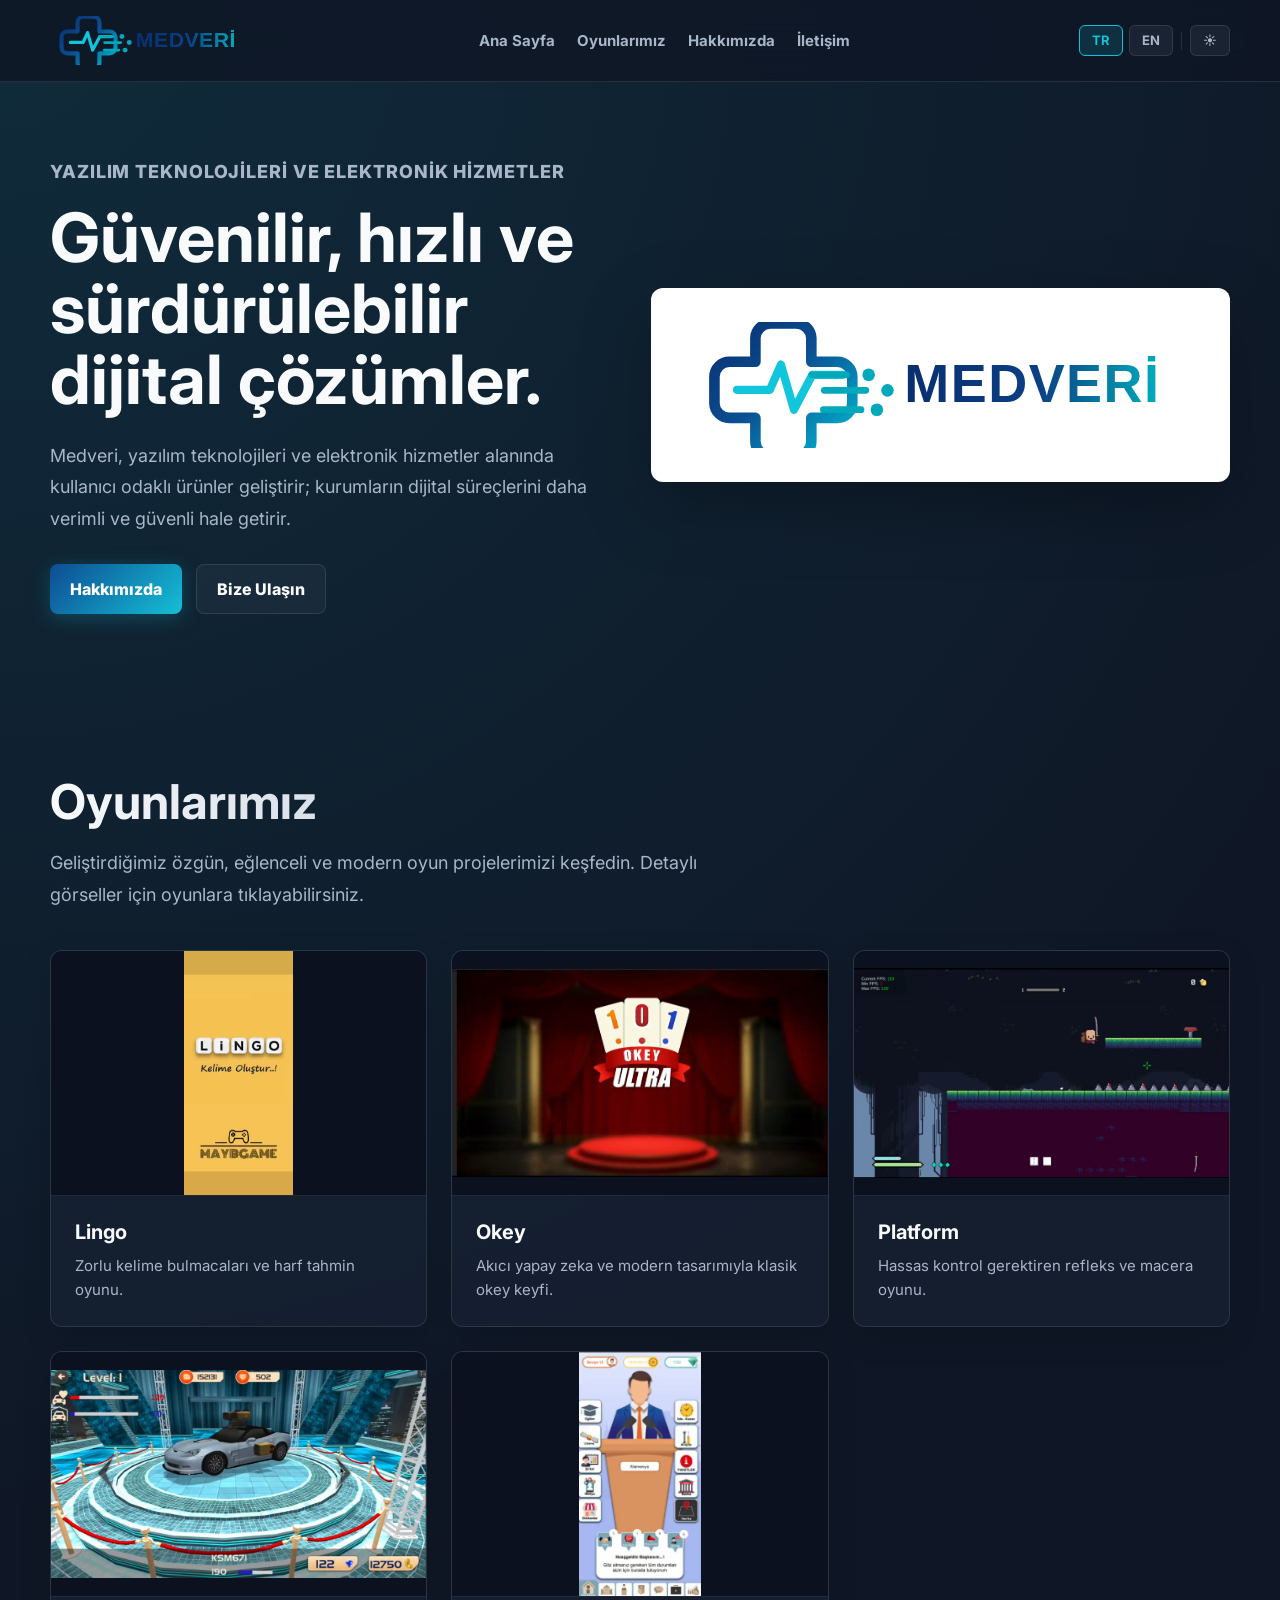
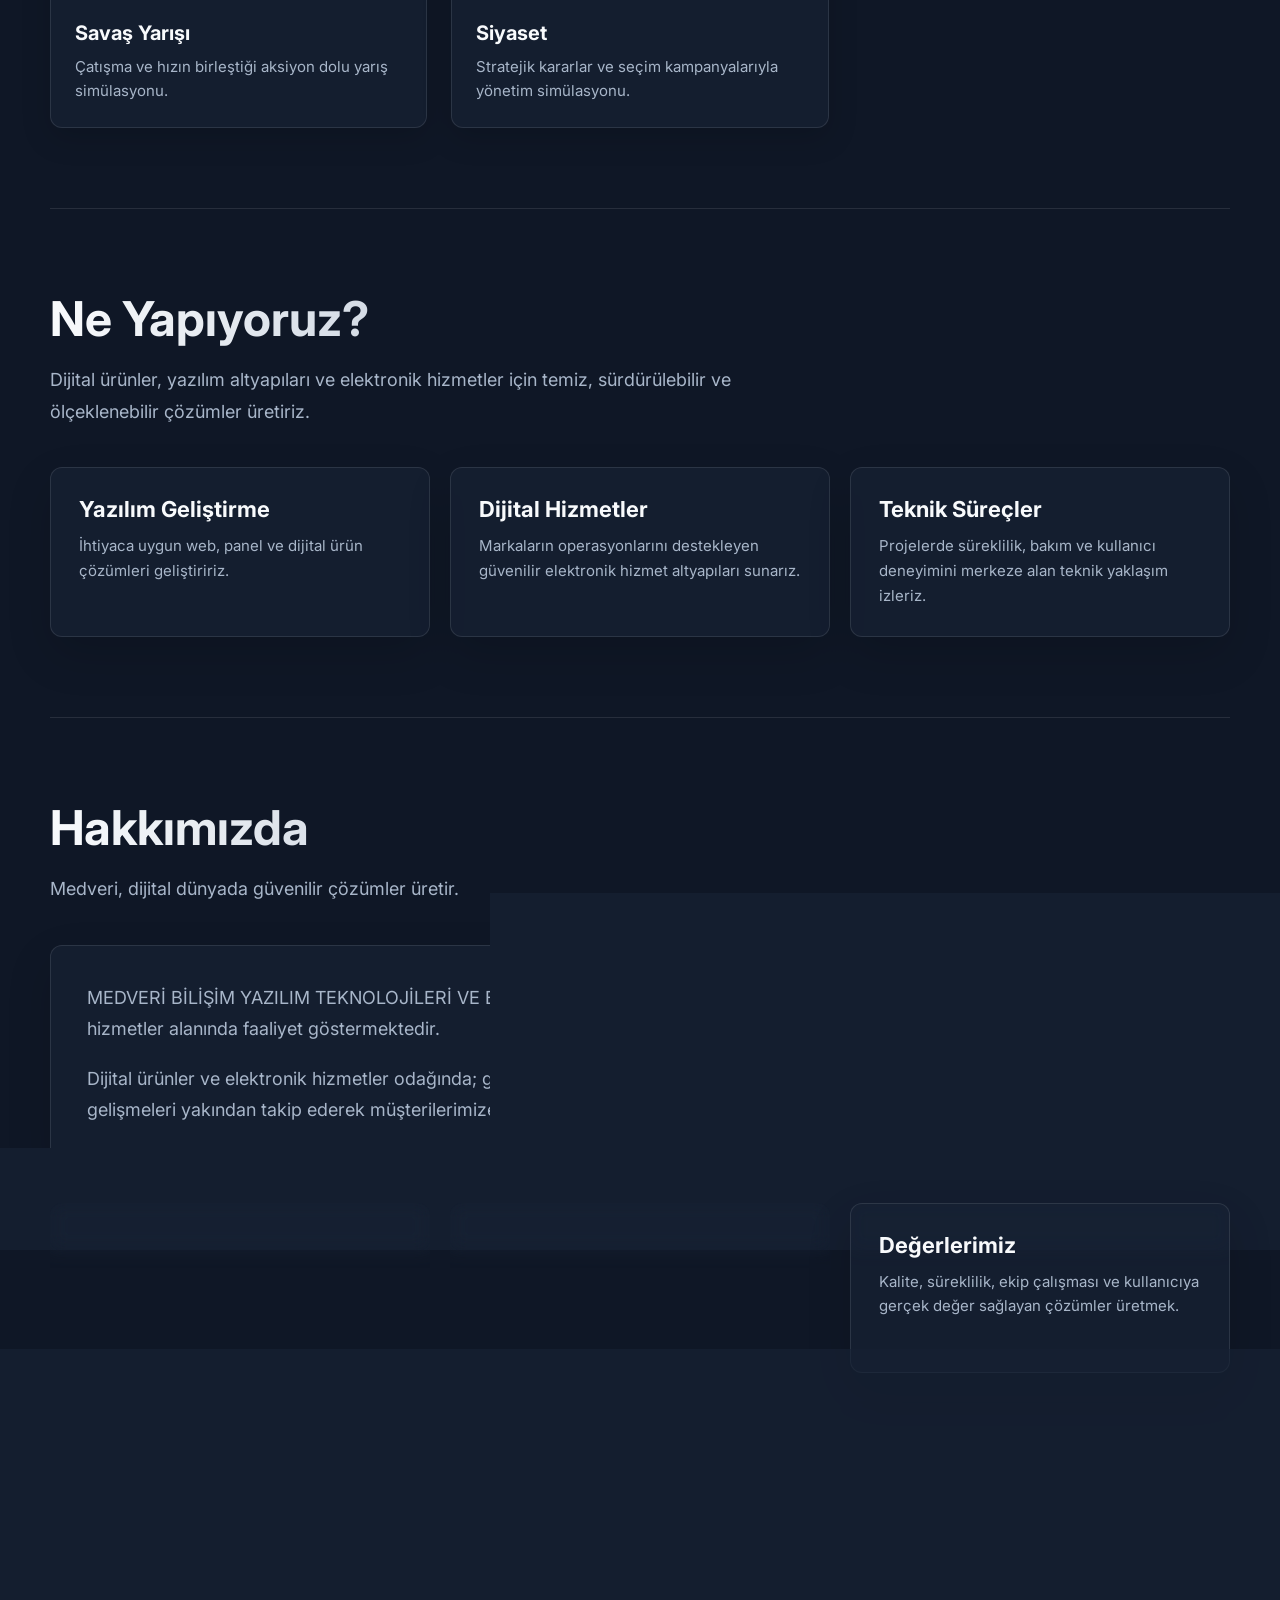
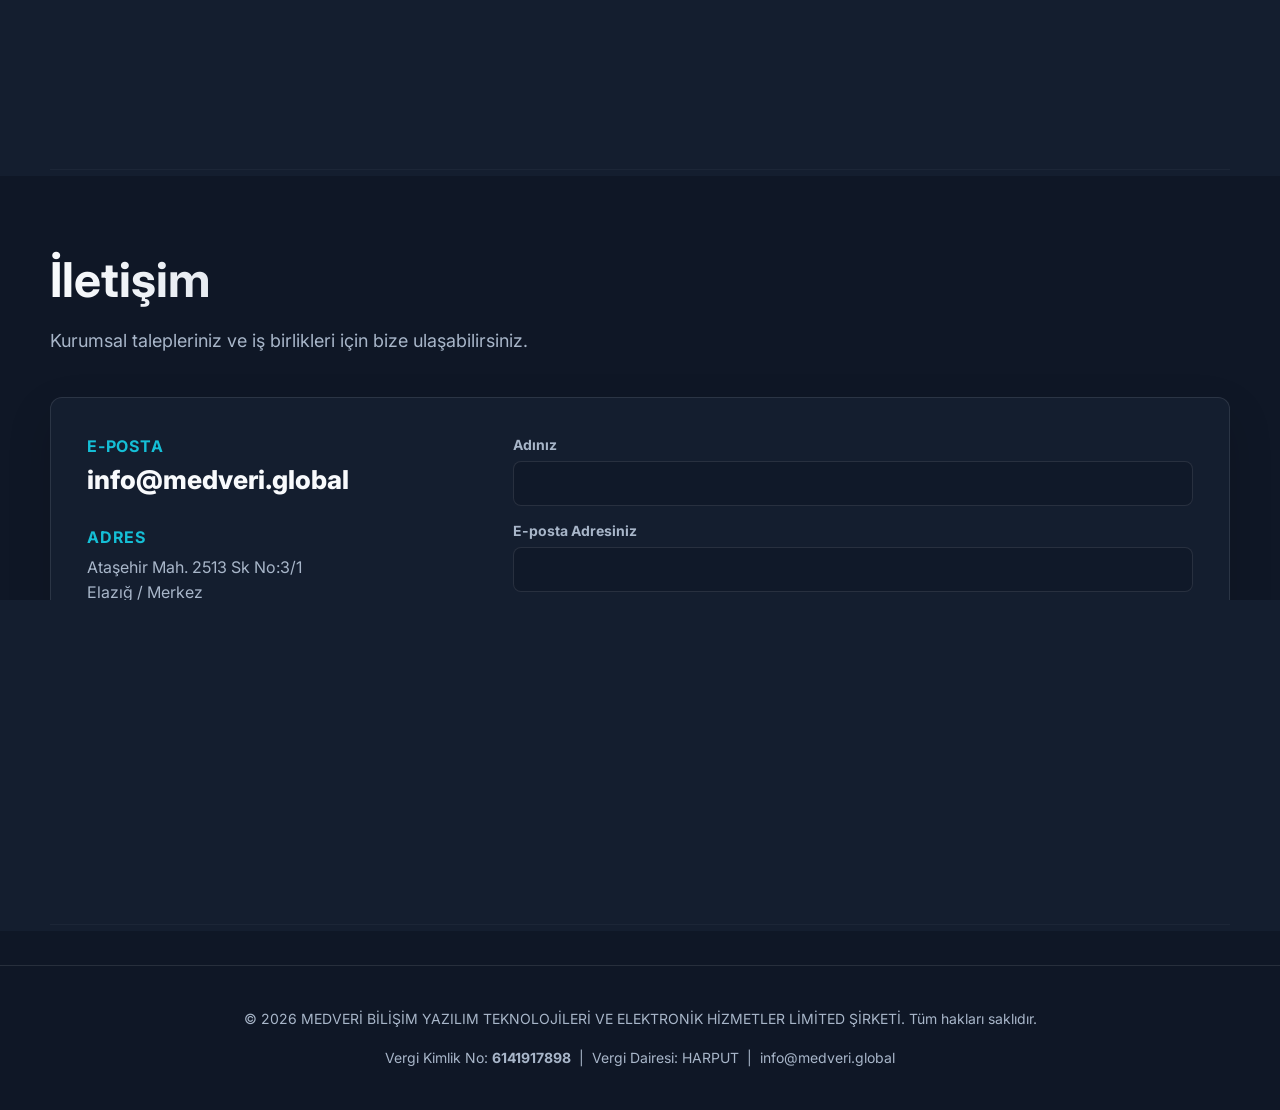
==== commit 015fbf8a: "feat: oyunlar once ne yapiyoruz sonra, TR/EN oyun isimleri, galeri baslik lokalizasyonu" ====
--- a/index.html
+++ b/index.html
@@ -59,6 +59,92 @@
       </div>
     </section>
 
+    <!-- ── OYUNLARIMIZ ── -->
+    <section id="games" class="section">
+      <div class="section-heading">
+        <h2 data-i18n="games_title">Oyunlarımız</h2>
+        <p data-i18n="games_desc">Geliştirdiğimiz özgün, eğlenceli ve modern oyun projelerimizi keşfedin. Detaylı görseller için oyunlara tıklayabilirsiniz.</p>
+      </div>
+      <div class="games-grid">
+
+        <!-- Lingo -->
+        <article class="game-card"
+          data-game-tr="Lingo"
+          data-game-en="Lingo"
+          data-images="/media/Oyun_gorselleri/lingo/img1.png,/media/Oyun_gorselleri/lingo/img2.png,/media/Oyun_gorselleri/lingo/img3.png">
+          <div class="game-cover">
+            <img src="/media/Oyun_gorselleri/lingo/img1.png" alt="Lingo" loading="lazy">
+            <div class="cover-overlay"><span data-i18n="gallery_btn">Galeriyi Gör</span></div>
+          </div>
+          <div class="game-info">
+            <h3 data-i18n="game_lingo">Lingo</h3>
+            <p data-i18n="lingo_desc">Zorlu kelime bulmacaları ve harf tahmin oyunu.</p>
+          </div>
+        </article>
+
+        <!-- Okey -->
+        <article class="game-card"
+          data-game-tr="Okey"
+          data-game-en="Okey"
+          data-images="/media/Oyun_gorselleri/okey/img1.png,/media/Oyun_gorselleri/okey/img2.png,/media/Oyun_gorselleri/okey/img3.png,/media/Oyun_gorselleri/okey/img4.png,/media/Oyun_gorselleri/okey/img5.png,/media/Oyun_gorselleri/okey/img6.png,/media/Oyun_gorselleri/okey/img7.png,/media/Oyun_gorselleri/okey/img8.png,/media/Oyun_gorselleri/okey/img9.png">
+          <div class="game-cover">
+            <img src="/media/Oyun_gorselleri/okey/img1.png" alt="Okey" loading="lazy">
+            <div class="cover-overlay"><span data-i18n="gallery_btn">Galeriyi Gör</span></div>
+          </div>
+          <div class="game-info">
+            <h3 data-i18n="game_okey">Okey</h3>
+            <p data-i18n="okey_desc">Akıcı yapay zeka ve modern tasarımıyla klasik okey keyfi.</p>
+          </div>
+        </article>
+
+        <!-- Platform -->
+        <article class="game-card"
+          data-game-tr="Platform"
+          data-game-en="Platformer"
+          data-images="/media/Oyun_gorselleri/platform/img1.png,/media/Oyun_gorselleri/platform/img2.png,/media/Oyun_gorselleri/platform/img3.png,/media/Oyun_gorselleri/platform/img4.png">
+          <div class="game-cover">
+            <img src="/media/Oyun_gorselleri/platform/img1.png" alt="Platform" loading="lazy">
+            <div class="cover-overlay"><span data-i18n="gallery_btn">Galeriyi Gör</span></div>
+          </div>
+          <div class="game-info">
+            <h3 data-i18n="game_platform">Platform</h3>
+            <p data-i18n="platform_desc">Hassas kontrol gerektiren refleks ve macera oyunu.</p>
+          </div>
+        </article>
+
+        <!-- Savaş Yarışı -->
+        <article class="game-card"
+          data-game-tr="Savaş Yarışı"
+          data-game-en="Battle Racer"
+          data-images="/media/Oyun_gorselleri/savas_yarisi/img1.png,/media/Oyun_gorselleri/savas_yarisi/img2.png,/media/Oyun_gorselleri/savas_yarisi/img3.png,/media/Oyun_gorselleri/savas_yarisi/img4.png,/media/Oyun_gorselleri/savas_yarisi/img5.png">
+          <div class="game-cover">
+            <img src="/media/Oyun_gorselleri/savas_yarisi/img1.png" alt="Savaş Yarışı" loading="lazy">
+            <div class="cover-overlay"><span data-i18n="gallery_btn">Galeriyi Gör</span></div>
+          </div>
+          <div class="game-info">
+            <h3 data-i18n="game_savas">Savaş Yarışı</h3>
+            <p data-i18n="savas_desc">Çatışma ve hızın birleştiği aksiyon dolu yarış simülasyonu.</p>
+          </div>
+        </article>
+
+        <!-- Siyaset -->
+        <article class="game-card"
+          data-game-tr="Siyaset"
+          data-game-en="Politics"
+          data-images="/media/Oyun_gorselleri/siyaset/img1.png,/media/Oyun_gorselleri/siyaset/img2.png,/media/Oyun_gorselleri/siyaset/img3.png,/media/Oyun_gorselleri/siyaset/img4.png,/media/Oyun_gorselleri/siyaset/img5.png">
+          <div class="game-cover">
+            <img src="/media/Oyun_gorselleri/siyaset/img1.png" alt="Siyaset" loading="lazy">
+            <div class="cover-overlay"><span data-i18n="gallery_btn">Galeriyi Gör</span></div>
+          </div>
+          <div class="game-info">
+            <h3 data-i18n="game_siyaset">Siyaset</h3>
+            <p data-i18n="siyaset_desc">Stratejik kararlar ve seçim kampanyalarıyla yönetim simülasyonu.</p>
+          </div>
+        </article>
+
+      </div>
+    </section>
+
     <!-- ── NE YAPIYORUZ ── -->
     <section class="section">
       <div class="section-heading">
@@ -78,87 +164,6 @@
           <h3 data-i18n="tech_title">Teknik Süreçler</h3>
           <p data-i18n="tech_desc">Projelerde süreklilik, bakım ve kullanıcı deneyimini merkeze alan teknik yaklaşım izleriz.</p>
         </article>
-      </div>
-    </section>
-
-    <!-- ── OYUNLARIMIZ ── -->
-    <section id="games" class="section">
-      <div class="section-heading">
-        <h2 data-i18n="games_title">Oyunlarımız</h2>
-        <p data-i18n="games_desc">Geliştirdiğimiz özgün, eğlenceli ve modern oyun projelerimizi keşfedin. Detaylı görseller için oyunlara tıklayabilirsiniz.</p>
-      </div>
-      <div class="games-grid">
-
-        <!-- Lingo -->
-        <article class="game-card"
-          data-game="Lingo"
-          data-images="/media/Oyun_gorselleri/lingo/img1.png,/media/Oyun_gorselleri/lingo/img2.png,/media/Oyun_gorselleri/lingo/img3.png">
-          <div class="game-cover">
-            <img src="/media/Oyun_gorselleri/lingo/img1.png" alt="Lingo" loading="lazy">
-            <div class="cover-overlay"><span data-i18n="gallery_btn">Galeriyi Gör</span></div>
-          </div>
-          <div class="game-info">
-            <h3>Lingo</h3>
-            <p data-i18n="lingo_desc">Zorlu kelime bulmacaları ve harf tahmin oyunu.</p>
-          </div>
-        </article>
-
-        <!-- Okey -->
-        <article class="game-card"
-          data-game="Okey"
-          data-images="/media/Oyun_gorselleri/okey/img1.png,/media/Oyun_gorselleri/okey/img2.png,/media/Oyun_gorselleri/okey/img3.png,/media/Oyun_gorselleri/okey/img4.png,/media/Oyun_gorselleri/okey/img5.png,/media/Oyun_gorselleri/okey/img6.png,/media/Oyun_gorselleri/okey/img7.png,/media/Oyun_gorselleri/okey/img8.png,/media/Oyun_gorselleri/okey/img9.png">
-          <div class="game-cover">
-            <img src="/media/Oyun_gorselleri/okey/img1.png" alt="Okey" loading="lazy">
-            <div class="cover-overlay"><span data-i18n="gallery_btn">Galeriyi Gör</span></div>
-          </div>
-          <div class="game-info">
-            <h3>Okey</h3>
-            <p data-i18n="okey_desc">Akıcı yapay zeka ve modern tasarımıyla klasik okey keyfi.</p>
-          </div>
-        </article>
-
-        <!-- Platform -->
-        <article class="game-card"
-          data-game="Platform"
-          data-images="/media/Oyun_gorselleri/platform/img1.png,/media/Oyun_gorselleri/platform/img2.png,/media/Oyun_gorselleri/platform/img3.png,/media/Oyun_gorselleri/platform/img4.png">
-          <div class="game-cover">
-            <img src="/media/Oyun_gorselleri/platform/img1.png" alt="Platform" loading="lazy">
-            <div class="cover-overlay"><span data-i18n="gallery_btn">Galeriyi Gör</span></div>
-          </div>
-          <div class="game-info">
-            <h3>Platform</h3>
-            <p data-i18n="platform_desc">Hassas kontrol gerektiren refleks ve macera oyunu.</p>
-          </div>
-        </article>
-
-        <!-- Savaş Yarışı -->
-        <article class="game-card"
-          data-game="Savaş Yarışı"
-          data-images="/media/Oyun_gorselleri/savas_yarisi/img1.png,/media/Oyun_gorselleri/savas_yarisi/img2.png,/media/Oyun_gorselleri/savas_yarisi/img3.png,/media/Oyun_gorselleri/savas_yarisi/img4.png,/media/Oyun_gorselleri/savas_yarisi/img5.png">
-          <div class="game-cover">
-            <img src="/media/Oyun_gorselleri/savas_yarisi/img1.png" alt="Savaş Yarışı" loading="lazy">
-            <div class="cover-overlay"><span data-i18n="gallery_btn">Galeriyi Gör</span></div>
-          </div>
-          <div class="game-info">
-            <h3>Savaş Yarışı</h3>
-            <p data-i18n="savas_desc">Çatışma ve hızın birleştiği aksiyon dolu yarış simülasyonu.</p>
-          </div>
-        </article>
-
-        <!-- Siyaset -->
-        <article class="game-card"
-          data-game="Siyaset"
-          data-images="/media/Oyun_gorselleri/siyaset/img1.png,/media/Oyun_gorselleri/siyaset/img2.png,/media/Oyun_gorselleri/siyaset/img3.png,/media/Oyun_gorselleri/siyaset/img4.png,/media/Oyun_gorselleri/siyaset/img5.png">
-          <div class="game-cover">
-            <img src="/media/Oyun_gorselleri/siyaset/img1.png" alt="Siyaset" loading="lazy">
-            <div class="cover-overlay"><span data-i18n="gallery_btn">Galeriyi Gör</span></div>
-          </div>
-          <div class="game-info">
-            <h3>Siyaset</h3>
-            <p data-i18n="siyaset_desc">Stratejik kararlar ve seçim kampanyalarıyla yönetim simülasyonu.</p>
-          </div>
-        </article>
-
       </div>
     </section>
 
@@ -307,6 +312,11 @@
         games_desc: 'Geliştirdiğimiz özgün, eğlenceli ve modern oyun projelerimizi keşfedin. Detaylı görseller için oyunlara tıklayabilirsiniz.',
         gallery_btn: 'Galeriyi Gör',
         gallery_suffix: '— Ekran Görüntüleri',
+        game_lingo: 'Lingo',
+        game_okey: 'Okey',
+        game_platform: 'Platform',
+        game_savas: 'Savaş Yarışı',
+        game_siyaset: 'Siyaset',
         lingo_desc: 'Zorlu kelime bulmacaları ve harf tahmin oyunu.',
         okey_desc: 'Akıcı yapay zeka ve modern tasarımıyla klasik okey keyfi.',
         platform_desc: 'Hassas kontrol gerektiren refleks ve macera oyunu.',
@@ -363,6 +373,11 @@
         games_desc: 'Discover our original, fun and modern game projects. Click on games to see detailed screenshots.',
         gallery_btn: 'View Gallery',
         gallery_suffix: '— Screenshots',
+        game_lingo: 'Lingo',
+        game_okey: 'Okey',
+        game_platform: 'Platformer',
+        game_savas: 'Battle Racer',
+        game_siyaset: 'Politics',
         lingo_desc: 'Challenging word puzzles and letter guessing game.',
         okey_desc: 'Classic okey fun with fluid AI and modern design.',
         platform_desc: 'A reflex and adventure game requiring precise control.',
@@ -531,7 +546,7 @@
 
       document.querySelectorAll('.game-card').forEach(card => {
         card.addEventListener('click', () => {
-          const name = card.dataset.game;
+          const name = card.dataset[`game${currentLang.charAt(0).toUpperCase() + currentLang.slice(1)}`] || card.dataset.gameTr || '';
           images = (card.dataset.images || '').split(',');
           idx = 0;
           const t = I18N[currentLang];
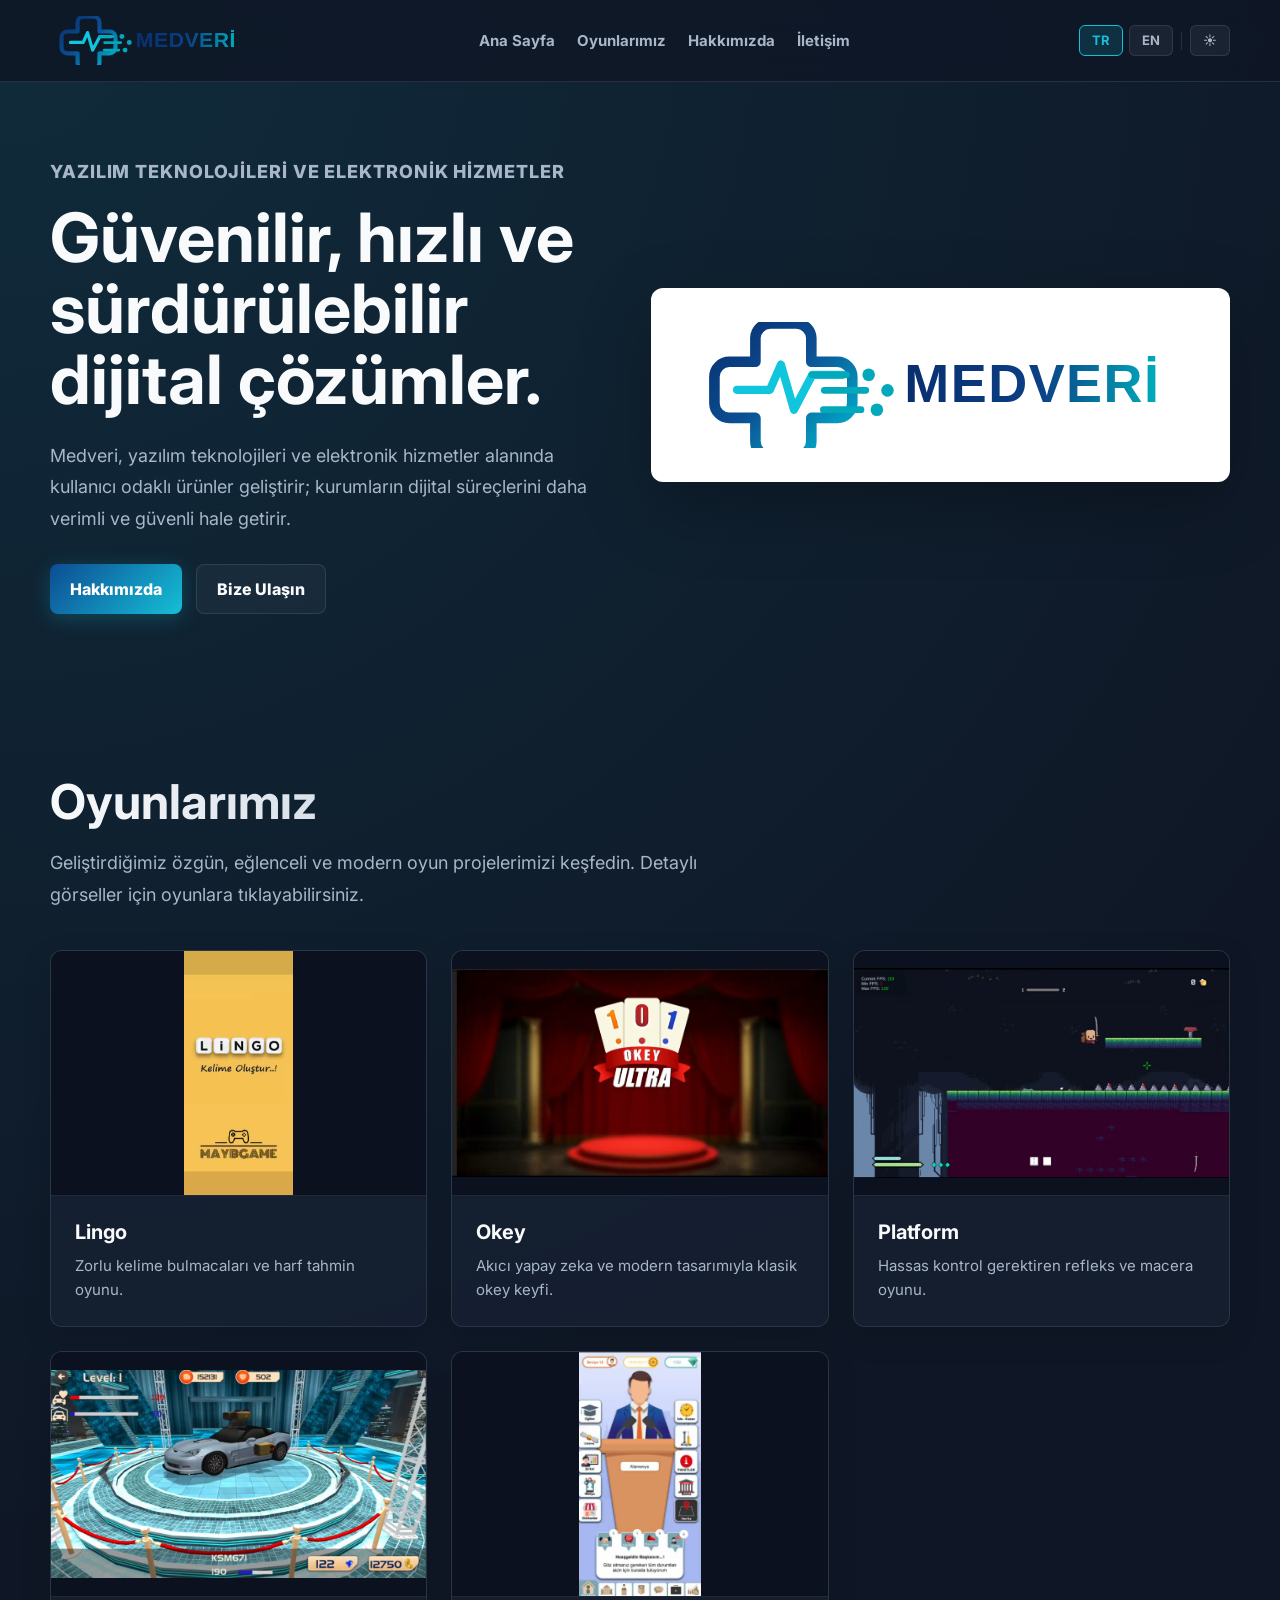
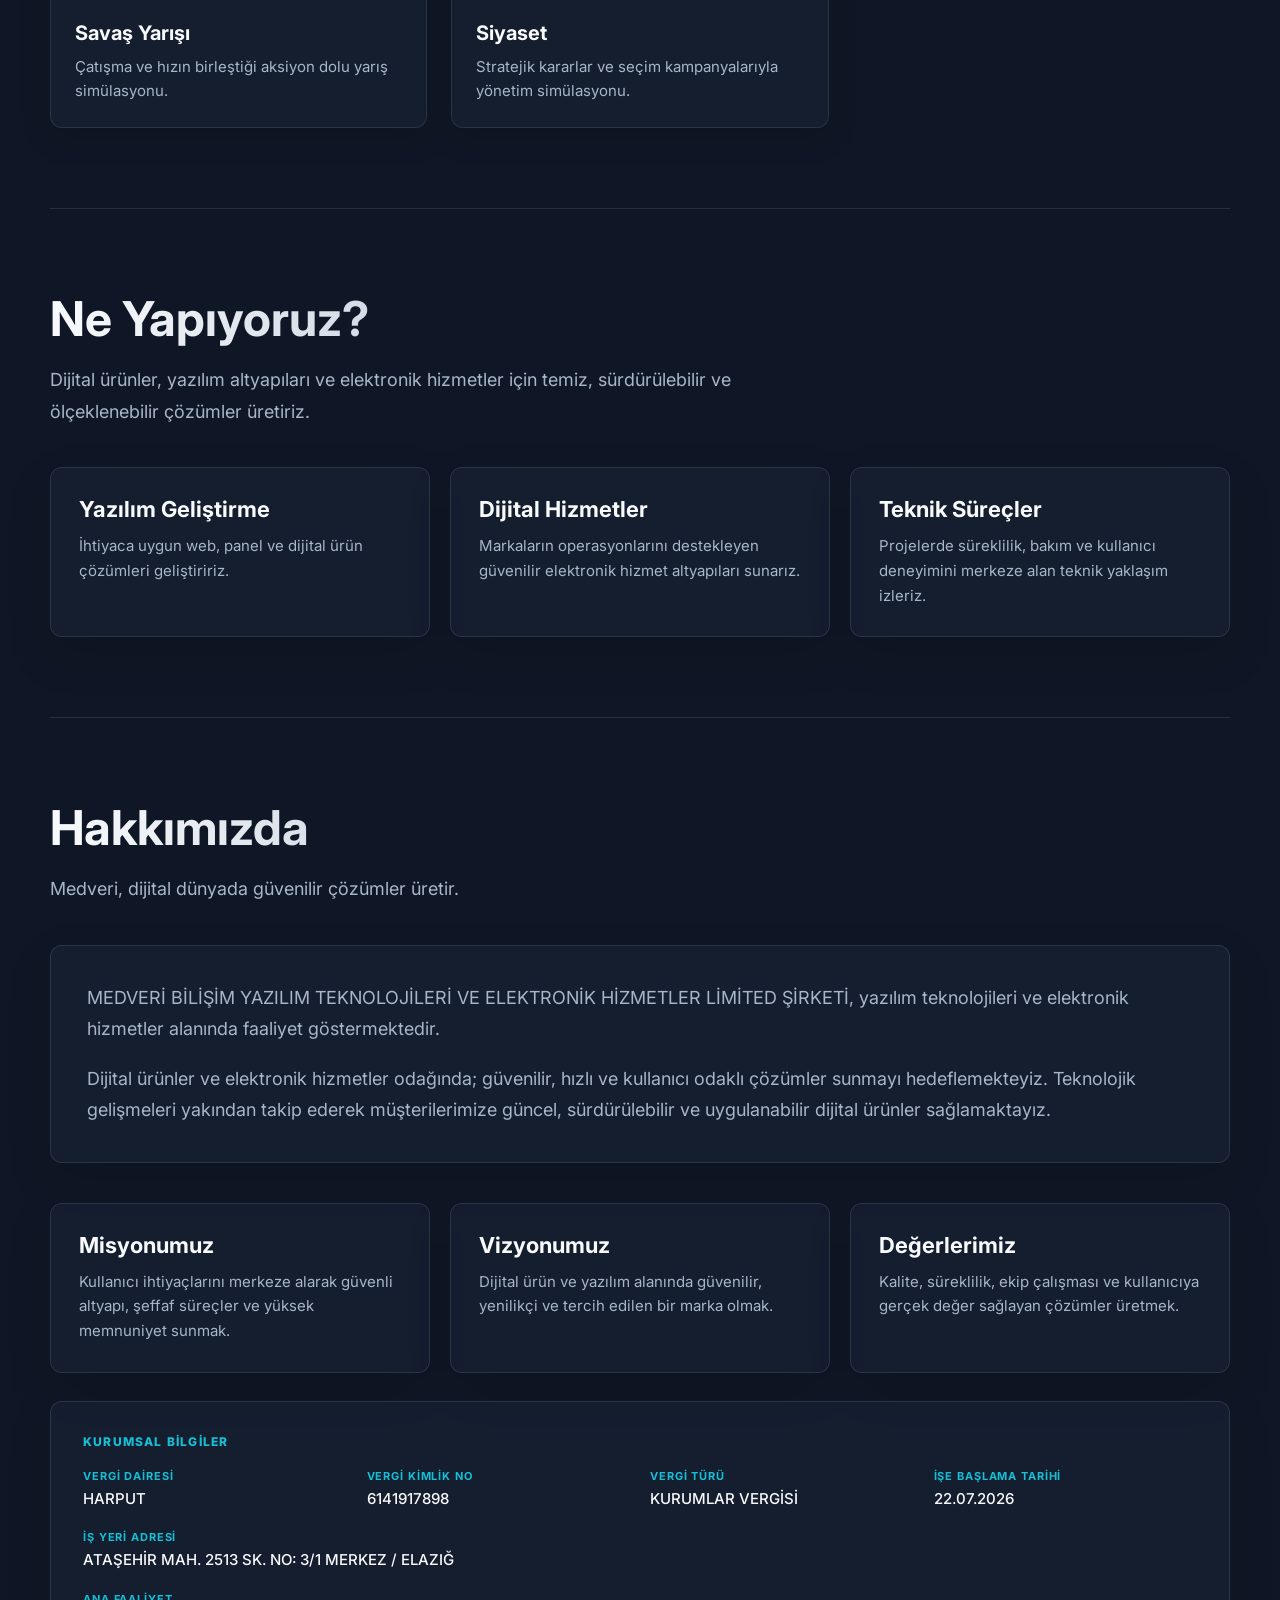
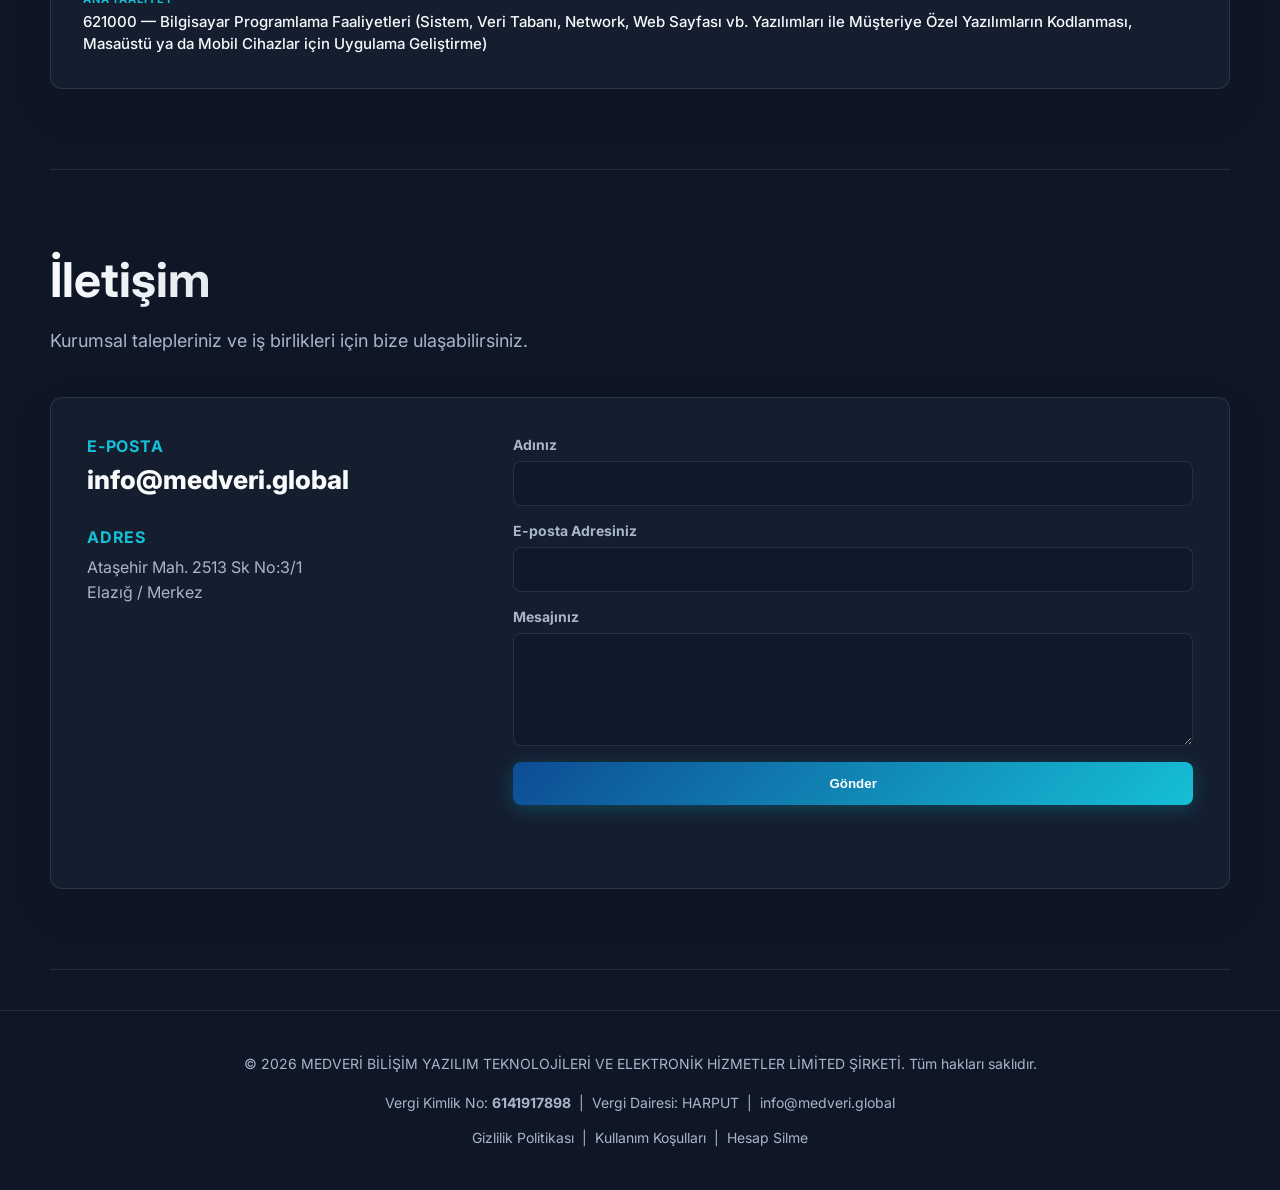
==== commit f7c3959d: "Yasal sayfalari her sayfadan linkle, iletisim formunu calisir hale getir Uc yasal sayfaya sitede hic" ====
--- a/index.html
+++ b/index.html
@@ -241,7 +241,7 @@
             <p style="color:var(--muted);font-size:16px;line-height:1.6;margin:8px 0 0">Ataşehir Mah. 2513 Sk No:3/1<br>Elazığ / Merkez</p>
           </div>
         </div>
-        <form action="mailto:info@medveri.global" method="post" enctype="text/plain">
+        <form id="contact-form" action="mailto:info@medveri.global" method="post" enctype="text/plain">
           <label>
             <span data-i18n="form_name">Adınız</span>
             <input name="name" type="text" autocomplete="name" required>
@@ -255,6 +255,7 @@
             <textarea name="message" rows="5" required></textarea>
           </label>
           <button class="button primary" type="submit" data-i18n="form_send">Gönder</button>
+          <p id="contact-status" role="status" style="margin:10px 0 0;min-height:1.2em"></p>
         </form>
       </div>
     </section>
@@ -264,6 +265,7 @@
   <footer class="site-footer">
     <p>&copy; 2026 MEDVERİ BİLİŞİM YAZILIM TEKNOLOJİLERİ VE ELEKTRONİK HİZMETLER LİMİTED ŞİRKETİ. <span data-i18n="footer_rights">Tüm hakları saklıdır.</span></p>
     <p style="margin:6px 0 0"><span data-i18n="tax_no_label">Vergi Kimlik No</span>: <strong>6141917898</strong> &nbsp;|&nbsp; <span data-i18n="tax_office_label">Vergi Dairesi</span>: HARPUT &nbsp;|&nbsp; <a href="mailto:info@medveri.global">info@medveri.global</a></p>
+    <p style="margin:10px 0 0"><a href="/gizlilik/">Gizlilik Politikas&#305;</a> &nbsp;|&nbsp; <a href="/kullanim-kosullari/">Kullan&#305;m Ko&#351;ullar&#305;</a> &nbsp;|&nbsp; <a href="/hesap-silme/">Hesap Silme</a></p>
   </footer>
 
   <!-- Gallery Modal -->
@@ -589,5 +591,28 @@
     });
   </script>
 
+
+  <script>
+    /* A mailto: form posted by the browser goes nowhere: pressing Gönder used to do nothing at all and say
+       nothing either. There is no backend on this host, so the honest fix is to hand the message to the
+       visitor's own mail client with the fields already filled in, and to say so on screen. */
+    (function () {
+      var form = document.getElementById('contact-form');
+      if (!form) return;
+      var status = document.getElementById('contact-status');
+      form.addEventListener('submit', function (e) {
+        e.preventDefault();
+        var name = (form.elements.name && form.elements.name.value || '').trim();
+        var email = (form.elements.email && form.elements.email.value || '').trim();
+        var message = (form.elements.message && form.elements.message.value || '').trim();
+        if (!name || !email || !message) return;
+        var subject = 'Medveri iletisim - ' + name;
+        var body = name + ' (' + email + ')\n\n' + message;
+        window.location.href = 'mailto:info@medveri.global?subject=' + encodeURIComponent(subject) +
+          '&body=' + encodeURIComponent(body);
+        if (status) status.textContent = 'E-posta uygulaman aciliyor. Acilmazsa info@medveri.global adresine yazabilirsin.';
+      });
+    })();
+  </script>
 </body>
 </html>
